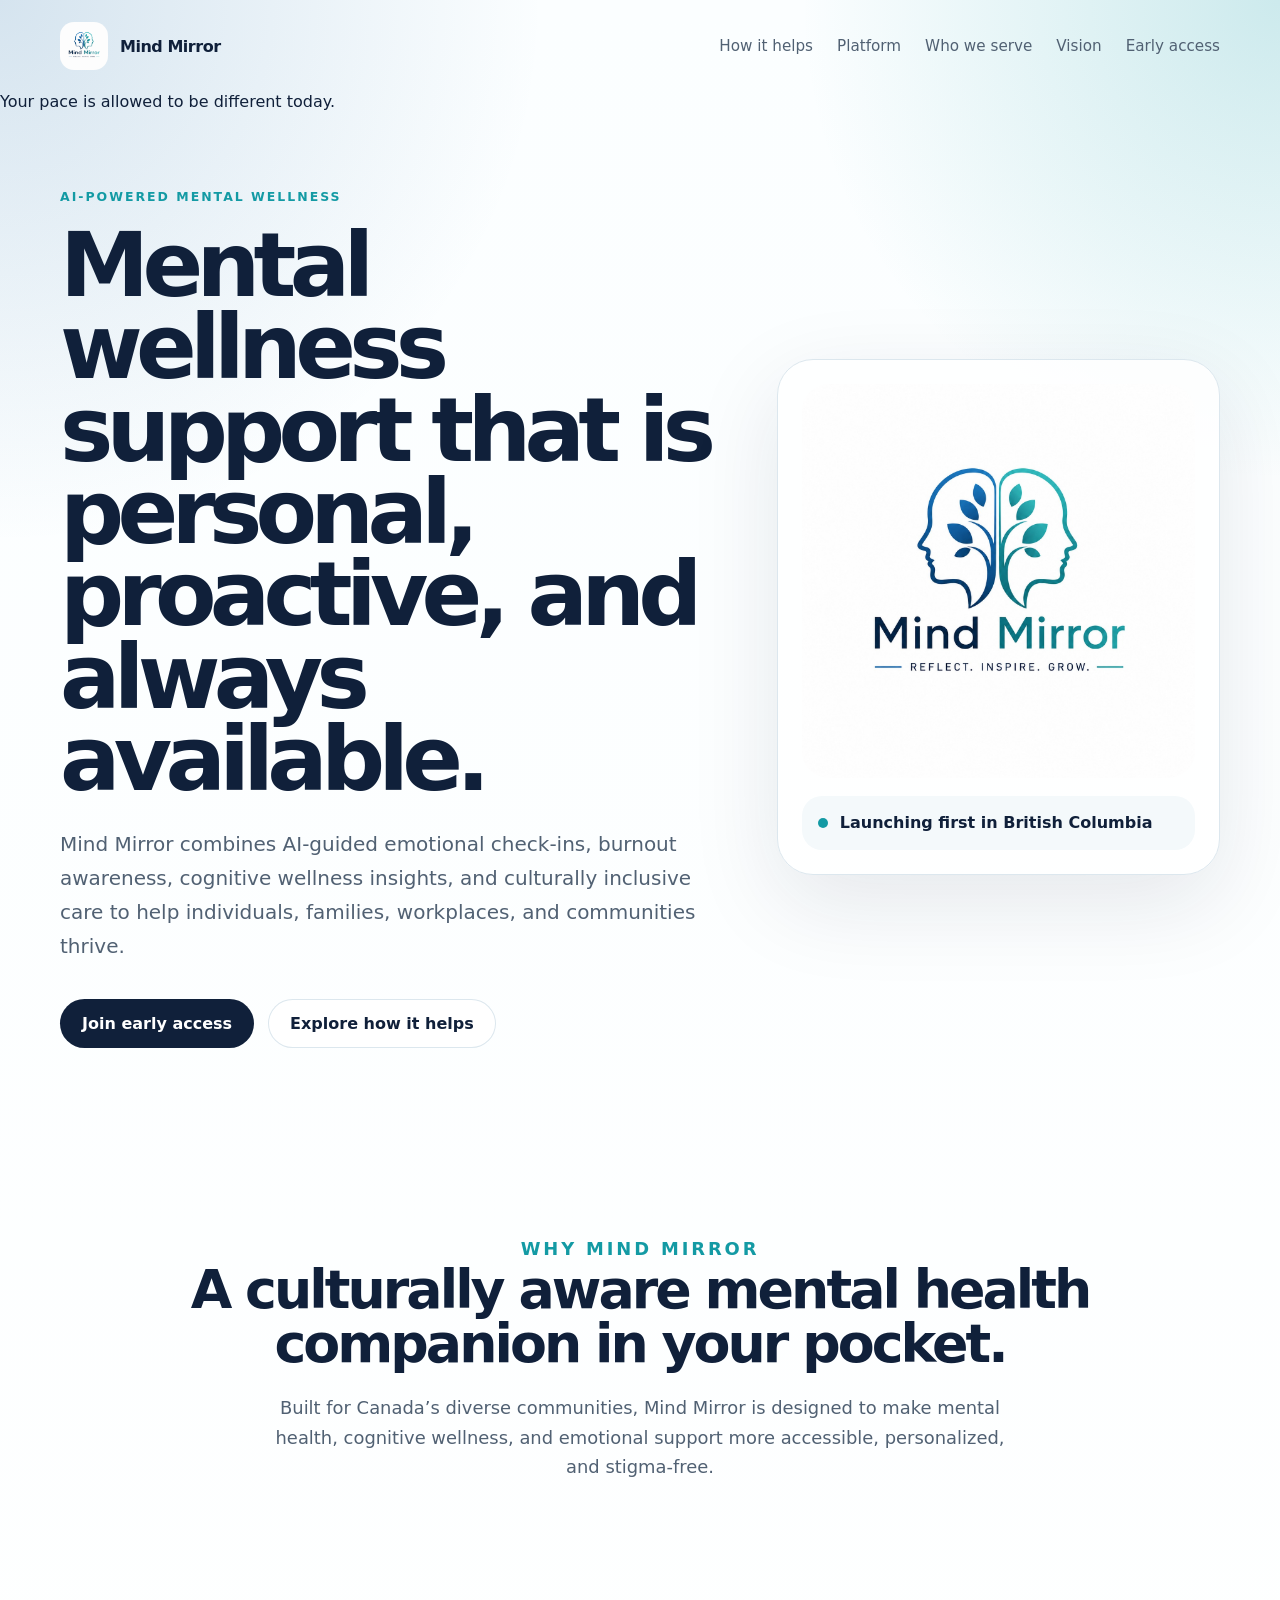
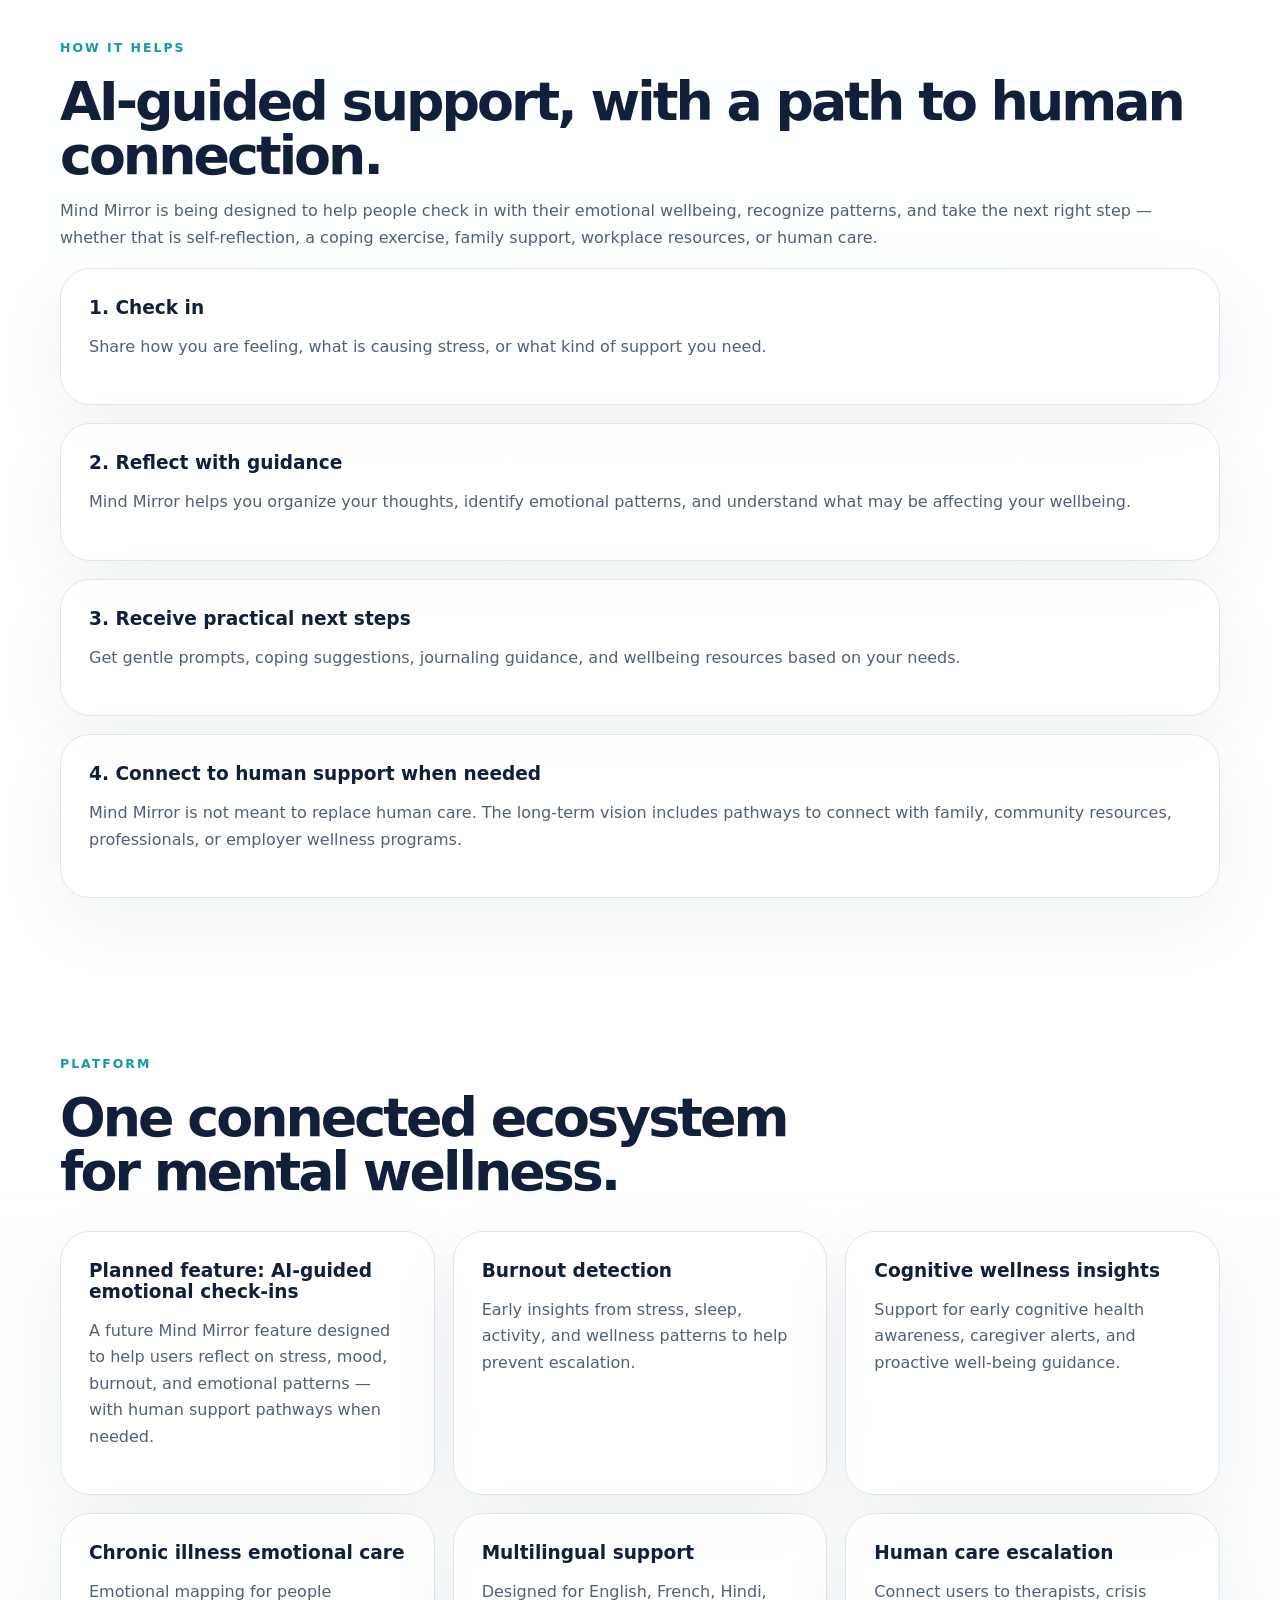
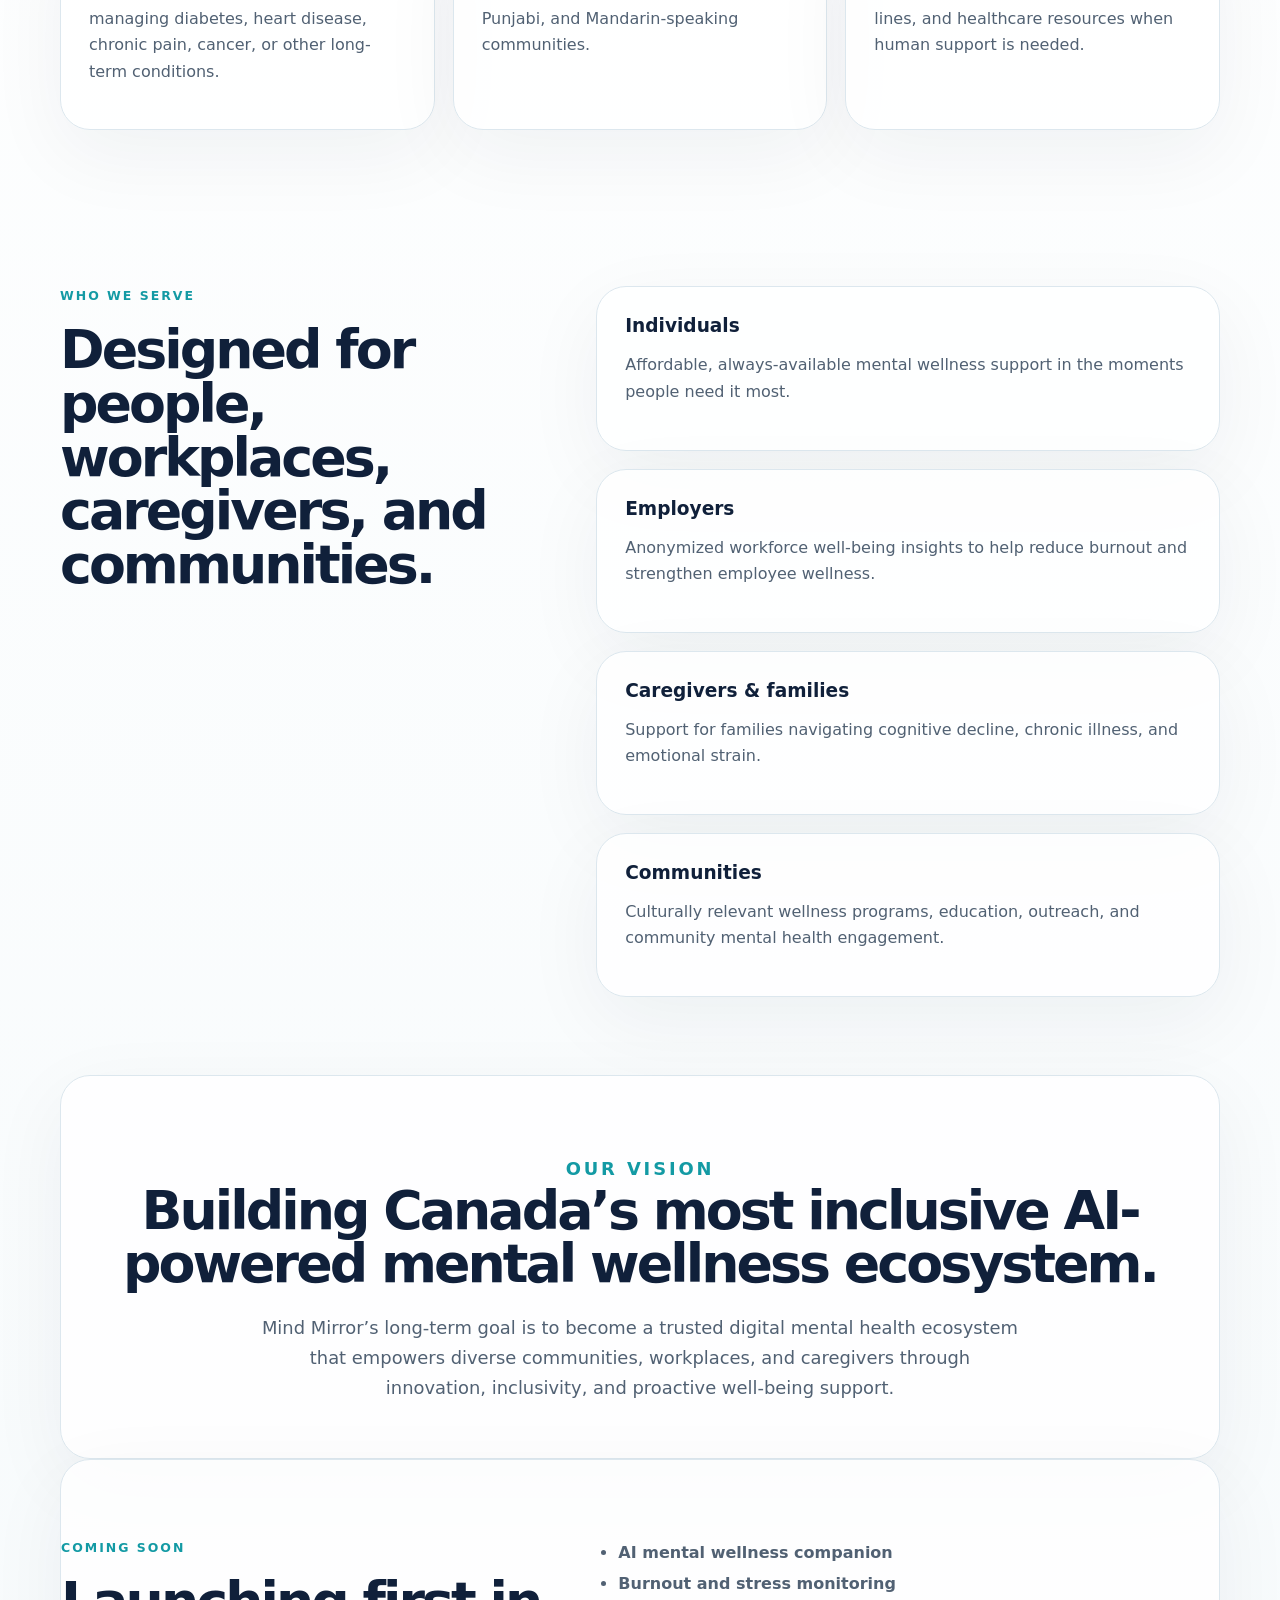
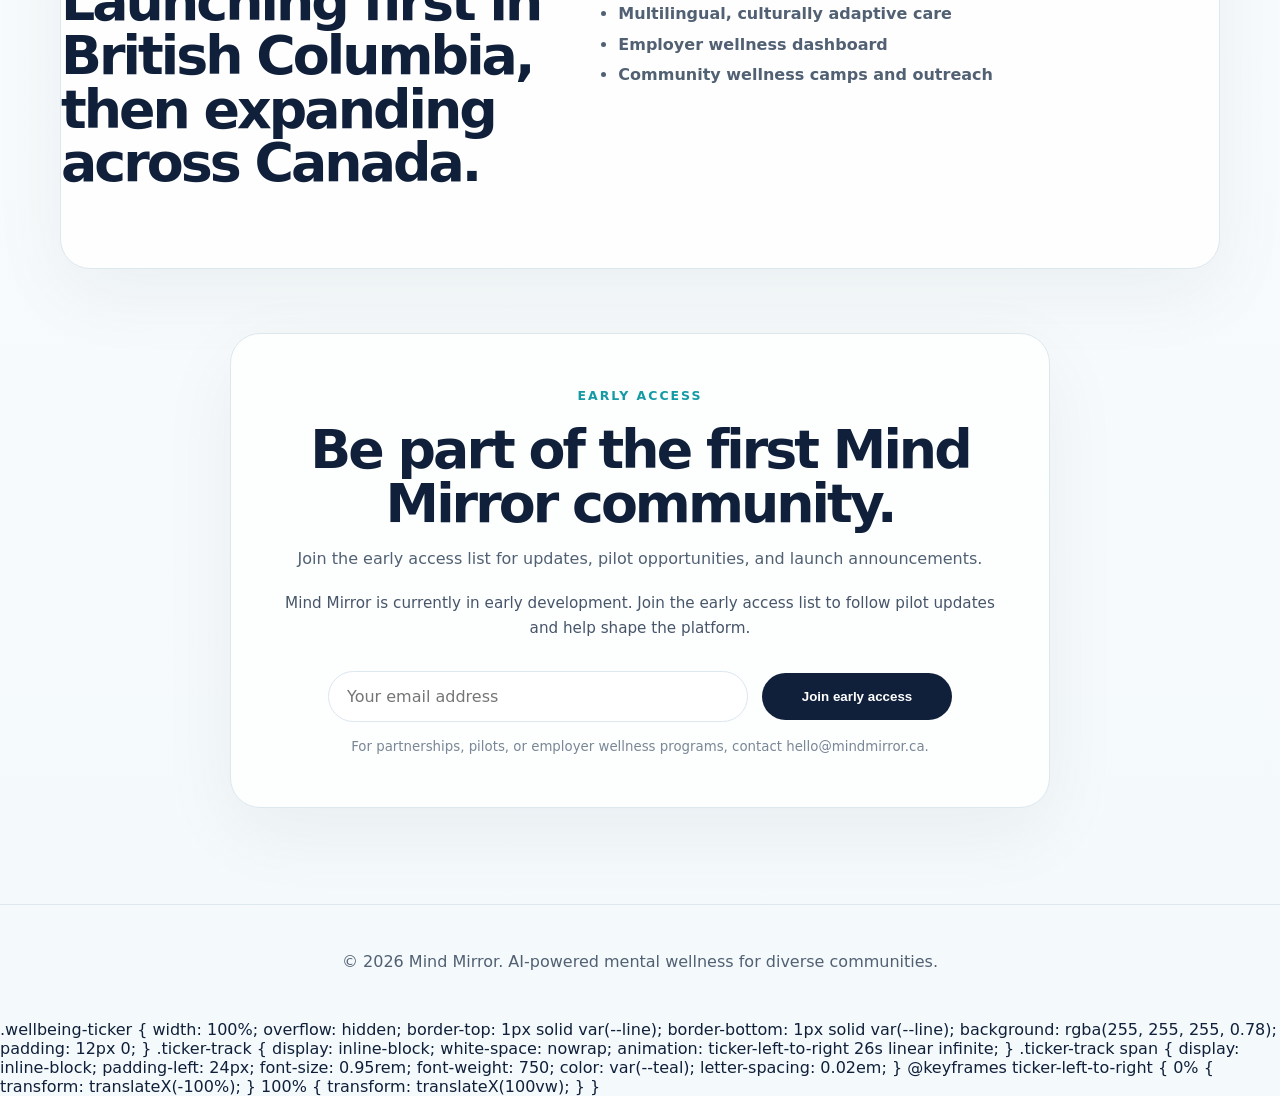
==== index.html @ 1d813124 "Update index.html" ====
<!doctype html>
<html lang="en">
<head>
  <meta charset="utf-8" />
  <meta name="viewport" content="width=device-width, initial-scale=1" />
  <title>Mind Mirror | AI Mental Wellness Platform</title>
  <meta name="description" content="Mind Mirror is an AI-powered mental wellness platform offering personalized, multilingual, culturally inclusive support." />
  <link rel="stylesheet" href="styles.css" />
</head>

<body>
  <header class="nav">
    <a class="brand" href="#">
      <img src="mind-mirror-logo.jpeg" alt="Mind Mirror logo" />
      <span>Mind Mirror</span>
    </a>

    <nav>
      <a href="#how-it-helps">How it helps</a>
      <a href="#platform">Platform</a>
      <a href="#who">Who we serve</a>
      <a href="#vision">Vision</a>
      <a href="#waitlist">Early access</a>
    </nav>
  </header>

  <div class="wellbeing-ticker" aria-label="Daily wellbeing message">
    <div class="ticker-track">
      <span id="dailyTickerText">
        Today’s reminder: pause, breathe, and check in with yourself.
      </span>
    </div>
  </div>

  <main>
    <section class="hero">
      <div>
        <p class="eyebrow">AI-powered mental wellness</p>
        <h1>Mental wellness support that is personal, proactive, and always available.</h1>
        <p class="lead">
          Mind Mirror combines AI-guided emotional check-ins, burnout awareness,
          cognitive wellness insights, and culturally inclusive care to help individuals,
          families, workplaces, and communities thrive.
        </p>
        <div class="actions">
          <a class="button primary" href="#waitlist">Join early access</a>
          <a class="button secondary" href="#how-it-helps">Explore how it helps</a>
        </div>
      </div>

      <div class="hero-card">
        <img src="mind-mirror-logo.jpeg" alt="Mind Mirror logo" />
        <div class="status-card">
          <span></span>
          <p>Launching first in British Columbia</p>
        </div>
      </div>
    </section>

    <section class="section intro">
      <p class="eyebrow">Why Mind Mirror</p>
      <h2>A culturally aware mental health companion in your pocket.</h2>
      <p>
        Built for Canada’s diverse communities, Mind Mirror is designed to make
        mental health, cognitive wellness, and emotional support more accessible,
        personalized, and stigma-free.
      </p>
    </section>

    <section class="section" id="how-it-helps">
      <p class="eyebrow">How it helps</p>
      <h2>AI-guided support, with a path to human connection.</h2>
      <p>
        Mind Mirror is being designed to help people check in with their emotional wellbeing,
        recognize patterns, and take the next right step — whether that is self-reflection,
        a coping exercise, family support, workplace resources, or human care.
      </p>

      <div class="cards">
        <article>
          <h3>1. Check in</h3>
          <p>Share how you are feeling, what is causing stress, or what kind of support you need.</p>
        </article>

        <article>
          <h3>2. Reflect with guidance</h3>
          <p>Mind Mirror helps you organize your thoughts, identify emotional patterns, and understand what may be affecting your wellbeing.</p>
        </article>

        <article>
          <h3>3. Receive practical next steps</h3>
          <p>Get gentle prompts, coping suggestions, journaling guidance, and wellbeing resources based on your needs.</p>
        </article>

        <article>
          <h3>4. Connect to human support when needed</h3>
          <p>Mind Mirror is not meant to replace human care. The long-term vision includes pathways to connect with family, community resources, professionals, or employer wellness programs.</p>
        </article>
      </div>
    </section>

    <section class="section" id="platform">
      <div class="section-heading">
        <p class="eyebrow">Platform</p>
        <h2>One connected ecosystem for mental wellness.</h2>
      </div>

      <div class="feature-grid">
        <article>
          <h3>Planned feature: AI-guided emotional check-ins</h3>
          <p>A future Mind Mirror feature designed to help users reflect on stress, mood, burnout, and emotional patterns — with human support pathways when needed.</p>
        </article>

        <article>
          <h3>Burnout detection</h3>
          <p>Early insights from stress, sleep, activity, and wellness patterns to help prevent escalation.</p>
        </article>

        <article>
          <h3>Cognitive wellness insights</h3>
          <p>Support for early cognitive health awareness, caregiver alerts, and proactive well-being guidance.</p>
        </article>

        <article>
          <h3>Chronic illness emotional care</h3>
          <p>Emotional mapping for people managing diabetes, heart disease, chronic pain, cancer, or other long-term conditions.</p>
        </article>

        <article>
          <h3>Multilingual support</h3>
          <p>Designed for English, French, Hindi, Punjabi, and Mandarin-speaking communities.</p>
        </article>

        <article>
          <h3>Human care escalation</h3>
          <p>Connect users to therapists, crisis lines, and healthcare resources when human support is needed.</p>
        </article>
      </div>
    </section>

    <section class="section split" id="who">
      <div>
        <p class="eyebrow">Who we serve</p>
        <h2>Designed for people, workplaces, caregivers, and communities.</h2>
      </div>

      <div class="cards">
        <article>
          <h3>Individuals</h3>
          <p>Affordable, always-available mental wellness support in the moments people need it most.</p>
        </article>

        <article>
          <h3>Employers</h3>
          <p>Anonymized workforce well-being insights to help reduce burnout and strengthen employee wellness.</p>
        </article>

        <article>
          <h3>Caregivers & families</h3>
          <p>Support for families navigating cognitive decline, chronic illness, and emotional strain.</p>
        </article>

        <article>
          <h3>Communities</h3>
          <p>Culturally relevant wellness programs, education, outreach, and community mental health engagement.</p>
        </article>
      </div>
    </section>

    <section class="section vision" id="vision">
      <p class="eyebrow">Our vision</p>
      <h2>Building Canada’s most inclusive AI-powered mental wellness ecosystem.</h2>
      <p>
        Mind Mirror’s long-term goal is to become a trusted digital mental health ecosystem
        that empowers diverse communities, workplaces, and caregivers through innovation,
        inclusivity, and proactive well-being support.
      </p>
    </section>

    <section class="section roadmap">
      <div>
        <p class="eyebrow">Coming soon</p>
        <h2>Launching first in British Columbia, then expanding across Canada.</h2>
      </div>

      <ul>
        <li>AI mental wellness companion</li>
        <li>Burnout and stress monitoring</li>
        <li>Multilingual, culturally adaptive care</li>
        <li>Employer wellness dashboard</li>
        <li>Community wellness camps and outreach</li>
      </ul>
    </section>

    <section class="cta" id="waitlist">
      <p class="eyebrow">Early access</p>
      <h2>Be part of the first Mind Mirror community.</h2>
      <p>Join the early access list for updates, pilot opportunities, and launch announcements.</p>

      <p class="pilot-note">
        Mind Mirror is currently in early development. Join the early access list to follow pilot updates and help shape the platform.
      </p>
      
      <form
        id="early-access-form"
        name="early-access"
        method="POST"
        data-netlify="true"
        netlify-honeypot="bot-field"
        action="/thank-you.html">

        <p hidden>
          <label>
            Don't fill this out:
            <input name="bot-field">
          </label>
        </p>

        <input type="hidden" name="form-name" value="early-access" />

        <input
          id="early-access-email"
          type="email"
          name="email"
          placeholder="Your email address"
          required
        />

        <button type="submit">
          Join early access
        </button>

        <p id="duplicate-message" class="form-note" hidden>
          This email has already been submitted from this browser. Thank you — you are on the early access list.
        </p>
      </form>

      <small>
        For partnerships, pilots, or employer wellness programs, contact hello@mindmirror.ca.
      </small>
    </section>
  </main>

  <footer>
    <p>© 2026 Mind Mirror. AI-powered mental wellness for diverse communities.</p>
  </footer>

  <script>
    const form = document.getElementById("early-access-form");
    const emailInput = document.getElementById("early-access-email");
    const duplicateMessage = document.getElementById("duplicate-message");

    form.addEventListener("submit", function (event) {
      const email = emailInput.value.trim().toLowerCase();
      const submittedEmails = JSON.parse(
        localStorage.getItem("mindMirrorSubmittedEmails") || "[]"
      );

      if (submittedEmails.includes(email)) {
        event.preventDefault();
        duplicateMessage.hidden = false;
        return;
      }

      submittedEmails.push(email);
      localStorage.setItem(
        "mindMirrorSubmittedEmails",
        JSON.stringify(submittedEmails)
      );
    });
  </script>

  <script>
    const dailyWellbeingMessages = [
      "Today’s reminder: pause, breathe, and check in with yourself.",
      "You do not have to solve everything today. One gentle step is enough.",
      "Your feelings are information, not weakness.",
      "Rest is not a reward. It is part of wellbeing.",
      "A small pause can protect your peace.",
      "Take one mindful breath before your next decision.",
      "Progress can be quiet. Healing can be slow. Both still count.",
      "Notice what your mind is carrying today, without judging it.",
      "You are allowed to ask for support before things feel overwhelming.",
      "Mental wellbeing begins with awareness, compassion, and connection.",
      "Check in with yourself the way you would check in with someone you love.",
      "You are more than your stress, your workload, or your worries.",
      "A calm mind is built one small pause at a time.",
      "Human connection matters. Reach out when you need support.",
      "Your mind deserves care, not criticism.",
      "You can be productive and still need rest.",
      "Slow down long enough to hear what your body is saying.",
      "Small moments of care can become strong patterns of wellbeing.",
      "You are allowed to take up space, ask for help, and begin again.",
      "One honest check-in with yourself can change the direction of your day.",
      "Wellbeing is not perfection. It is learning to return to yourself.",
      "Your emotions do not make you difficult. They make you human.",
      "A difficult day does not mean you are failing.",
      "Breathe in slowly. Breathe out gently. Begin again.",
      "You do not need to carry everything alone.",
      "Your wellbeing matters even when life feels busy.",
      "The first step to feeling better is noticing how you feel.",
      "It is okay to pause before responding.",
      "Care for your mind the way you care for your responsibilities.",
      "You are allowed to rest without guilt.",
      "A kind thought toward yourself is still progress.",
      "Stress is a signal. Listen gently.",
      "You deserve support in the moments you usually stay silent.",
      "Your mental health is part of your whole health.",
      "Tiny moments of calm can add up.",
      "You are not behind. You are becoming.",
      "Let today be about one small act of care.",
      "You can acknowledge stress without letting it define you.",
      "Your mind needs space to breathe.",
      "Support is strength, not weakness.",
      "Take a moment to unclench your jaw, relax your shoulders, and breathe.",
      "You do not have to earn kindness from yourself.",
      "Some days, showing up is enough.",
      "A check-in is not a diagnosis. It is a beginning.",
      "You are allowed to feel many things at once.",
      "Healing often starts with being honest about how you are doing.",
      "Your pace is allowed to be different today.",
      "You can choose calm, one breath at a time.",
      "Mental wellness grows through small, repeated acts of care.",
      "If today feels heavy, start with something simple.",
      "Be gentle with the version of you that is still learning.",
      "A supported mind makes better decisions.",
      "You do not need to wait for crisis to care for yourself.",
      "Reflection creates space between feeling and reacting.",
      "Connection is part of healing.",
      "Your inner world deserves attention too.",
      "Pause. Notice. Breathe. Continue.",
      "You are worthy of care before you burn out.",
      "Every check-in is a step toward self-awareness.",
      "You can be strong and still need support.",
      "Mental wellbeing is built through awareness, care, and connection.",
      "Let your next step be gentle, not perfect.",
      "You are not your worst day.",
      "Your mind is allowed to rest.",
      "You deserve tools, support, and human connection.",
      "Burnout prevention begins with listening early.",
      "A moment of reflection can interrupt a cycle of stress.",
      "Wellbeing is not something you chase. It is something you practice.",
      "You can begin again at any point in the day.",
      "Notice one thing that feels okay right now.",
      "You are allowed to protect your peace.",
      "Taking care of your mind helps you care for everything else.",
      "When stress feels loud, start with one breath.",
      "Your wellbeing is not selfish.",
      "There is strength in naming what you feel.",
      "You do not need perfect words to ask for help.",
      "Small support today can prevent bigger overwhelm tomorrow.",
      "Your emotions deserve curiosity, not judgment.",
      "Mental clarity often begins with a pause.",
      "You are allowed to need care and still be capable.",
      "Today, choose one thing that supports your mind.",
      "You are not alone in needing support.",
      "Your mental wellness is worth making time for.",
      "One calm moment can become the start of a better day.",
      "Care is not only for crisis. Care is for everyday life.",
      "You deserve to feel seen, heard, and supported.",
      "Take a breath before you carry the next thing.",
      "Your mind matters. Your feelings matter. You matter.",
      "Awareness is the first step toward change.",
      "Be patient with your healing.",
      "It is okay to slow down and reset.",
      "You can care deeply and still set boundaries.",
      "Wellbeing begins with noticing what you need.",
      "Let today’s goal be steadiness, not perfection.",
      "Your stress is real, and so is your capacity to recover.",
      "You are allowed to choose support over silence.",
      "Every day is a new chance to check in with yourself.",
      "You do not have to do mental wellness alone."
    ];

    function getDailyWellbeingMessage() {
      const today = new Date();
      const startOfYear = new Date(today.getFullYear(), 0, 0);
      const diff = today - startOfYear;
      const oneDay = 1000 * 60 * 60 * 24;
      const dayOfYear = Math.floor(diff / oneDay);
      const messageIndex = dayOfYear % dailyWellbeingMessages.length;
      return dailyWellbeingMessages[messageIndex];
    }

    const tickerText = document.getElementById("dailyTickerText");

    if (tickerText) {
      tickerText.textContent = getDailyWellbeingMessage();
    }
  </script>
</body>
</html>

.wellbeing-ticker {
  width: 100%;
  overflow: hidden;
  border-top: 1px solid var(--line);
  border-bottom: 1px solid var(--line);
  background: rgba(255, 255, 255, 0.78);
  padding: 12px 0;
}

.ticker-track {
  display: inline-block;
  white-space: nowrap;
  animation: ticker-left-to-right 26s linear infinite;
}

.ticker-track span {
  display: inline-block;
  padding-left: 24px;
  font-size: 0.95rem;
  font-weight: 750;
  color: var(--teal);
  letter-spacing: 0.02em;
}

@keyframes ticker-left-to-right {
  0% {
    transform: translateX(-100%);
  }

  100% {
    transform: translateX(100vw);
  }
}
---- styles.css ----
:root{--navy:#10203a;--blue:#0f5c9c;--teal:#139aa4;--soft:#f4f9fb;--text:#516173;--line:#dce7ee;--white:#fff}*{box-sizing:border-box}body{margin:0;font-family:Inter,ui-sans-serif,system-ui,-apple-system,BlinkMacSystemFont,"Segoe UI",sans-serif;color:var(--navy);background:radial-gradient(circle at top right,rgba(19,154,164,.2),transparent 30rem),radial-gradient(circle at top left,rgba(15,92,156,.16),transparent 34rem),linear-gradient(180deg,#fbfeff 0%,#fff 42%,#f4f9fb 100%)}a{color:inherit;text-decoration:none}.nav{width:min(1160px,calc(100% - 40px));margin:0 auto;padding:22px 0;display:flex;justify-content:space-between;align-items:center}.brand{display:flex;align-items:center;gap:12px;font-weight:850;letter-spacing:-.03em}.brand img{width:48px;height:48px;object-fit:cover;border-radius:14px}.nav nav{display:flex;gap:24px;font-size:.95rem;color:var(--text)}.hero{width:min(1160px,calc(100% - 40px));margin:0 auto;padding:76px 0 86px;display:grid;grid-template-columns:1.2fr .8fr;gap:52px;align-items:center}.eyebrow{margin:0 0 16px;text-transform:uppercase;letter-spacing:.16em;font-size:.78rem;font-weight:850;color:var(--teal)}h1{margin:0 0 26px;max-width:850px;font-size:clamp(3.1rem,7vw,6.3rem);line-height:.92;letter-spacing:-.075em}.lead{margin:0;max-width:720px;font-size:1.25rem;line-height:1.7;color:var(--text)}.actions{margin-top:36px;display:flex;gap:14px;flex-wrap:wrap}.button,button{border:0;border-radius:999px;padding:15px 22px;font-weight:780;cursor:pointer}.primary,button{background:var(--navy);color:var(--white)}.secondary{background:var(--white);color:var(--navy);box-shadow:inset 0 0 0 1px var(--line)}.hero-card,.feature-grid article,.cards article,.cta,.vision,.roadmap{background:rgba(255,255,255,.84);border:1px solid var(--line);border-radius:30px;padding:28px;box-shadow:0 24px 80px rgba(16,32,58,.055)}.hero-card{border-radius:36px;padding:24px;box-shadow:0 28px 90px rgba(16,32,58,.1)}.hero-card img{width:100%;border-radius:28px;display:block}.status-card{margin-top:18px;display:flex;align-items:center;gap:12px;background:var(--soft);border-radius:20px;padding:14px 16px}.status-card span{width:10px;height:10px;border-radius:99px;background:var(--teal)}.status-card p{margin:0;font-weight:700;color:var(--navy)}.section{width:min(1160px,calc(100% - 40px));margin:0 auto;padding:78px 0}.intro{text-align:center;max-width:900px}.intro h2,.vision h2{margin-inline:auto}.intro p,.vision p{max-width:760px;margin:22px auto 0;font-size:1.12rem}.section-heading{max-width:760px;margin-bottom:32px}h2{margin:0;font-size:clamp(2rem,4.2vw,3.65rem);line-height:1;letter-spacing:-.055em}h3{margin:0 0 10px;font-size:1.16rem}p{color:var(--text);line-height:1.66}.feature-grid{display:grid;grid-template-columns:repeat(3,1fr);gap:18px}.split,.roadmap{display:grid;grid-template-columns:.9fr 1.15fr;gap:48px;align-items:start}.cards{display:grid;gap:18px}.vision{text-align:center;padding:56px}.roadmap ul{margin:0;padding-left:22px;color:var(--text);line-height:1.9;font-weight:650}.cta{width:min(820px,calc(100% - 40px));margin:64px auto 96px;text-align:center;padding:52px}form{margin:30px auto 14px;display:flex;gap:10px;max-width:540px}input{flex:1;border:1px solid var(--line);border-radius:999px;padding:15px 18px;font:inherit}small{color:#7a8796}footer{border-top:1px solid var(--line);padding:28px;text-align:center}@media(max-width:860px){.nav nav{display:none}.hero,.split,.roadmap,.feature-grid{grid-template-columns:1fr}.hero{padding-top:46px}form{flex-direction:column}.vision,.cta{padding:34px 24px}}
.form-note {
  margin-top: 12px;
  font-size: 0.9rem;
  color: #0f766e;
}

.pilot-note {
  margin-top: 18px;
  font-size: 0.95rem;
  color: #475569;
}
.thank-you-page {
  min-height: 100vh;
  display: flex;
  align-items: center;
  justify-content: center;
  padding: 40px 20px;
}

.thank-you-card {
  max-width: 760px;
  width: 100%;
  text-align: center;
  background: rgba(255, 255, 255, 0.78);
  border: 1px solid rgba(15, 118, 110, 0.15);
  border-radius: 28px;
  padding: 56px 40px;
  box-shadow: 0 24px 70px rgba(15, 23, 42, 0.08);
}

.thank-you-card h1 {
  font-size: clamp(2.4rem, 5vw, 4.5rem);
  line-height: 0.95;
  margin-bottom: 24px;
}

.thank-you-card p {
  max-width: 620px;
  margin: 0 auto 18px;
}

.thank-you-card .button {
  margin-top: 18px;
}
#early-access-form {
  display: flex;
  justify-content: center;
  align-items: center;
  gap: 14px;
  flex-wrap: wrap;
  max-width: 640px;
  margin: 30px auto 14px;
}

#early-access-email {
  min-width: 320px;
  max-width: 420px;
  flex: 1 1 320px;
}

#early-access-form button {
  flex: 0 0 auto;
  white-space: nowrap;
  min-width: 190px;
  padding: 16px 28px;
}

#duplicate-message {
  flex-basis: 100%;
  width: 100%;
  max-width: 540px;
  margin: 10px auto 0;
  text-align: center;
  color: #0f766e;
  font-size: 0.95rem;
}
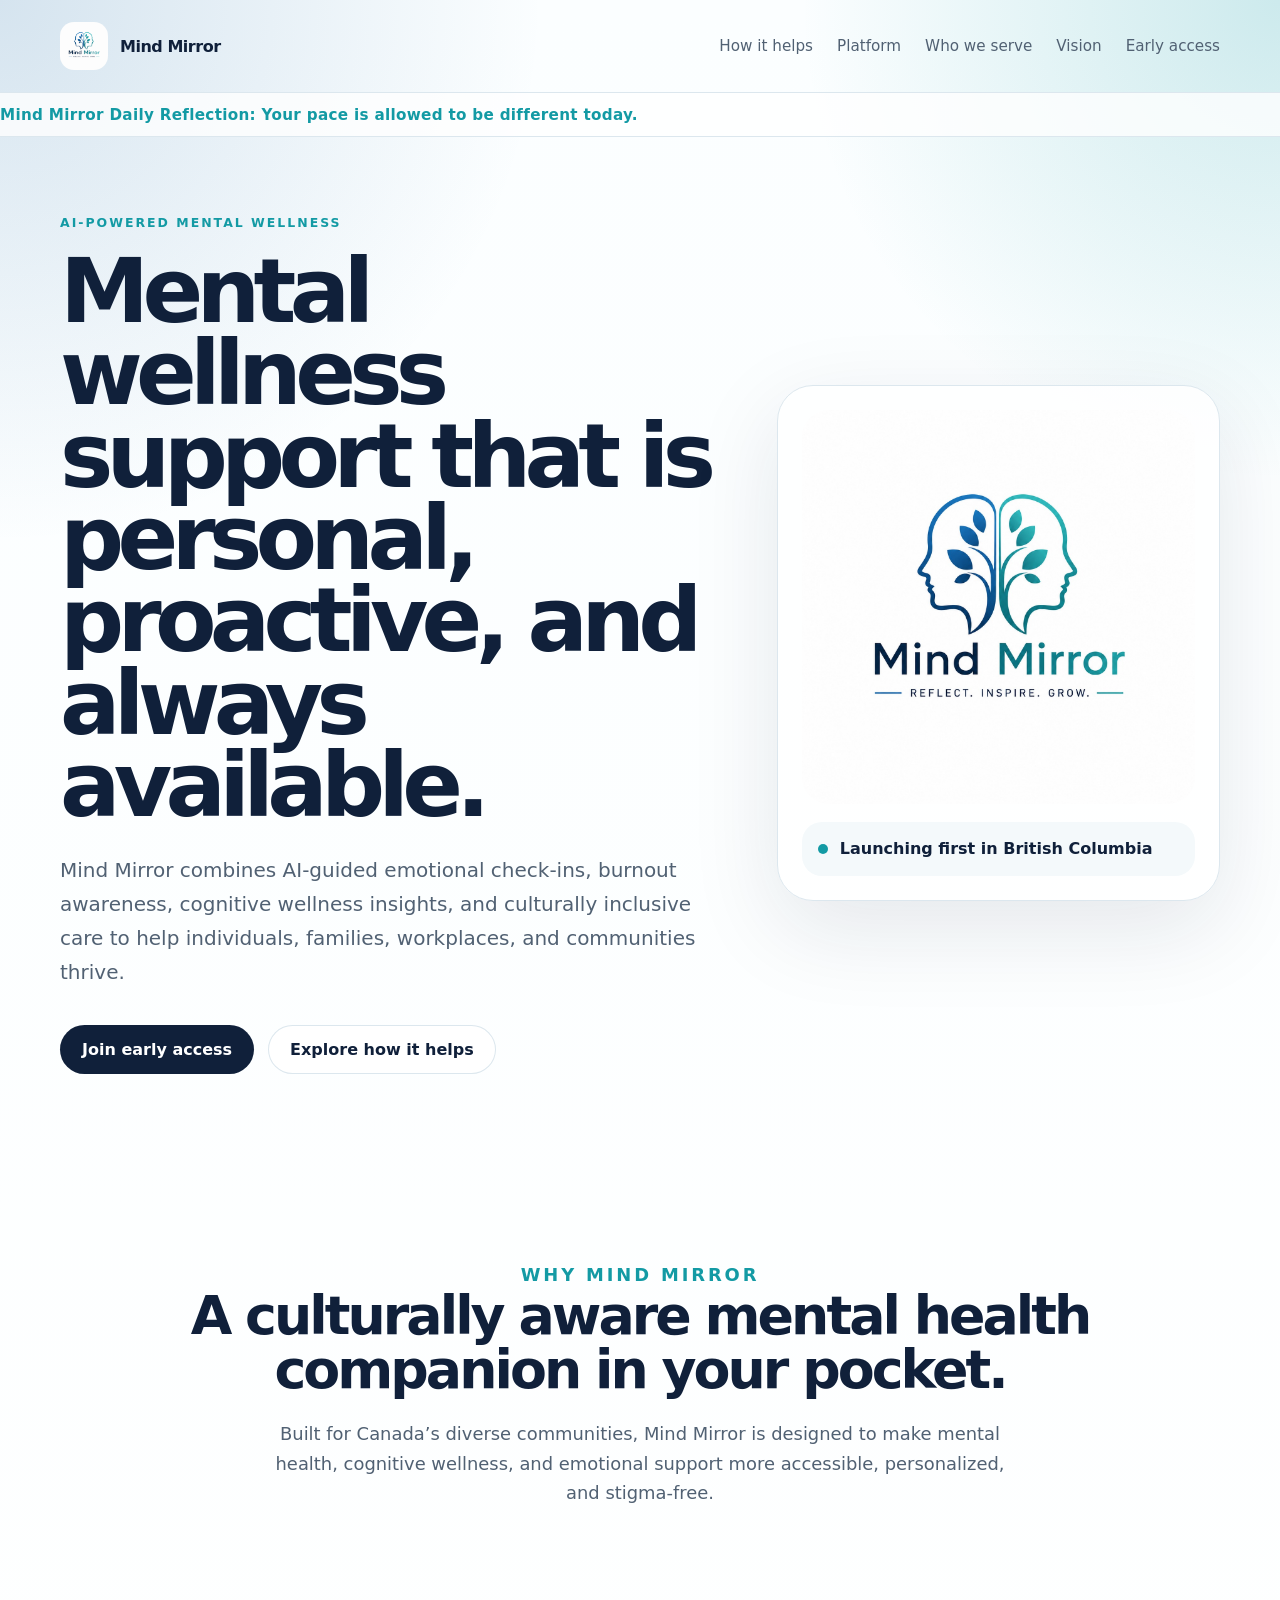
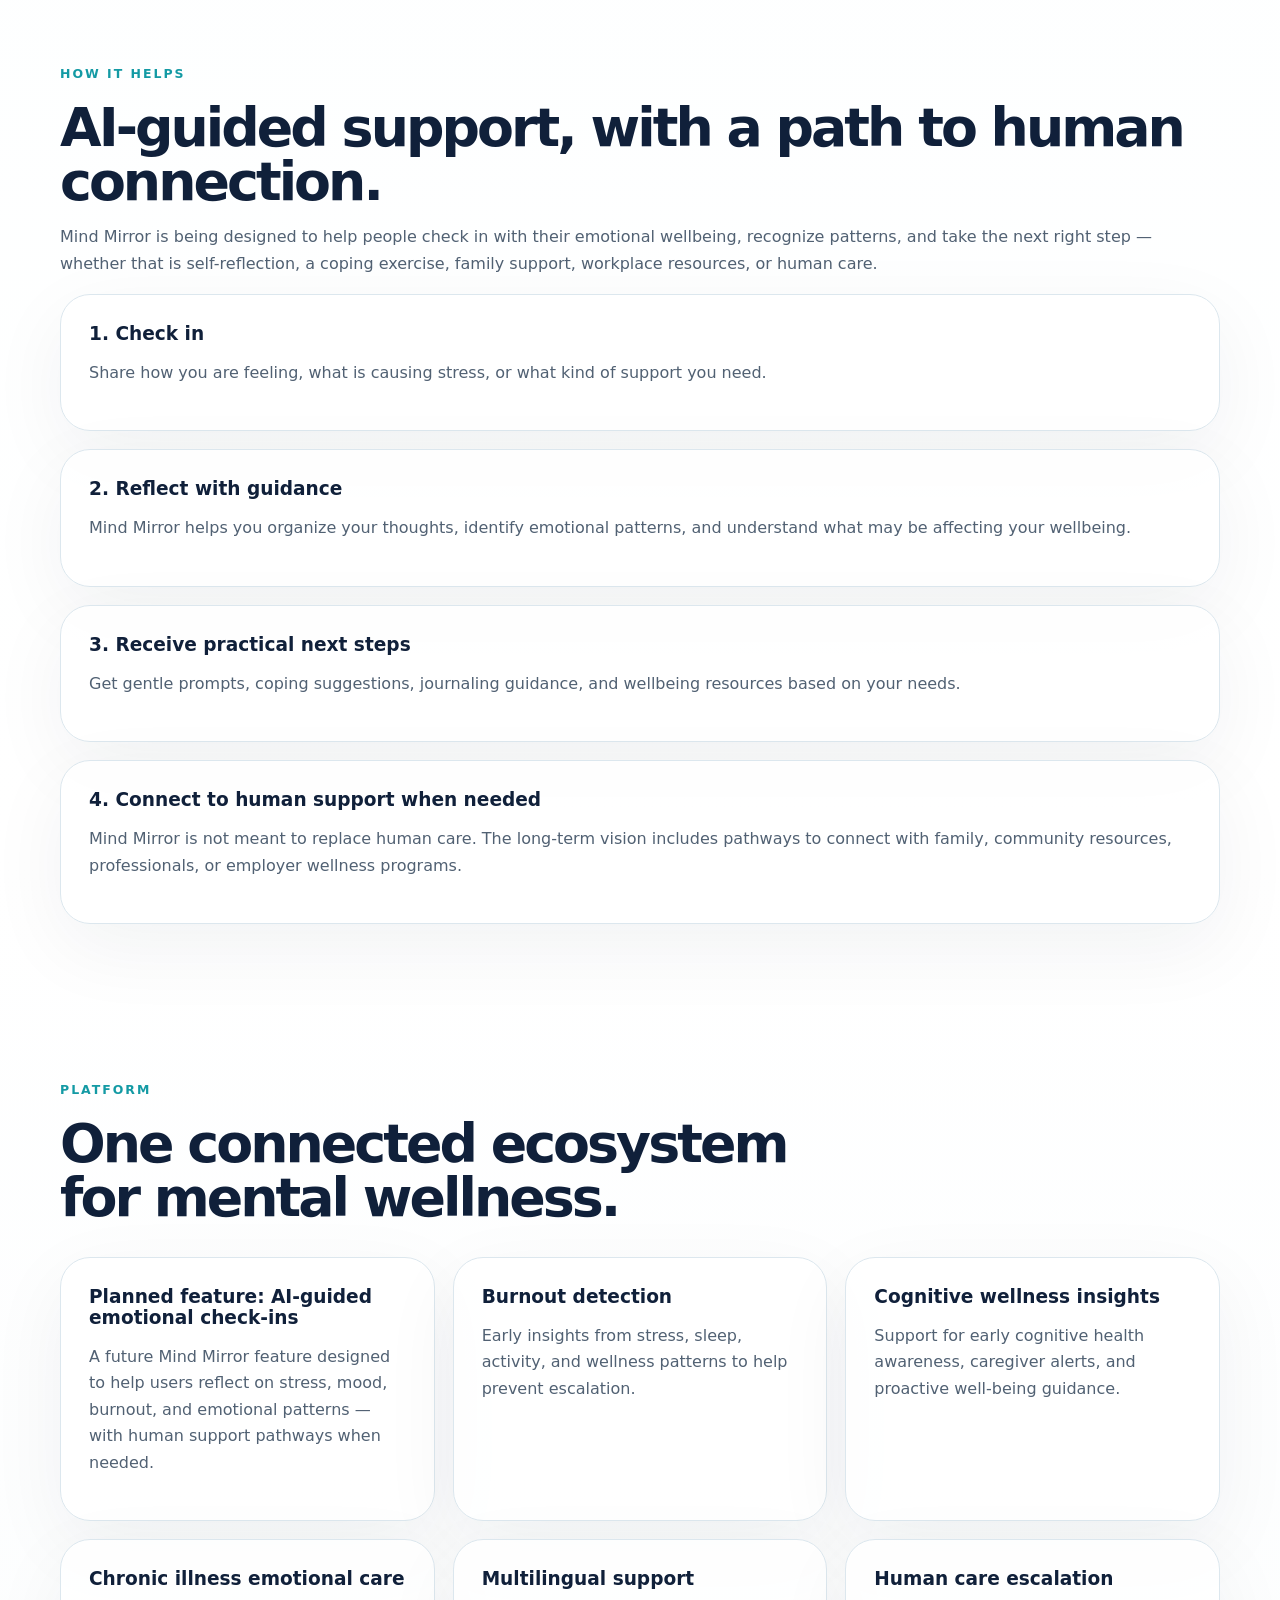
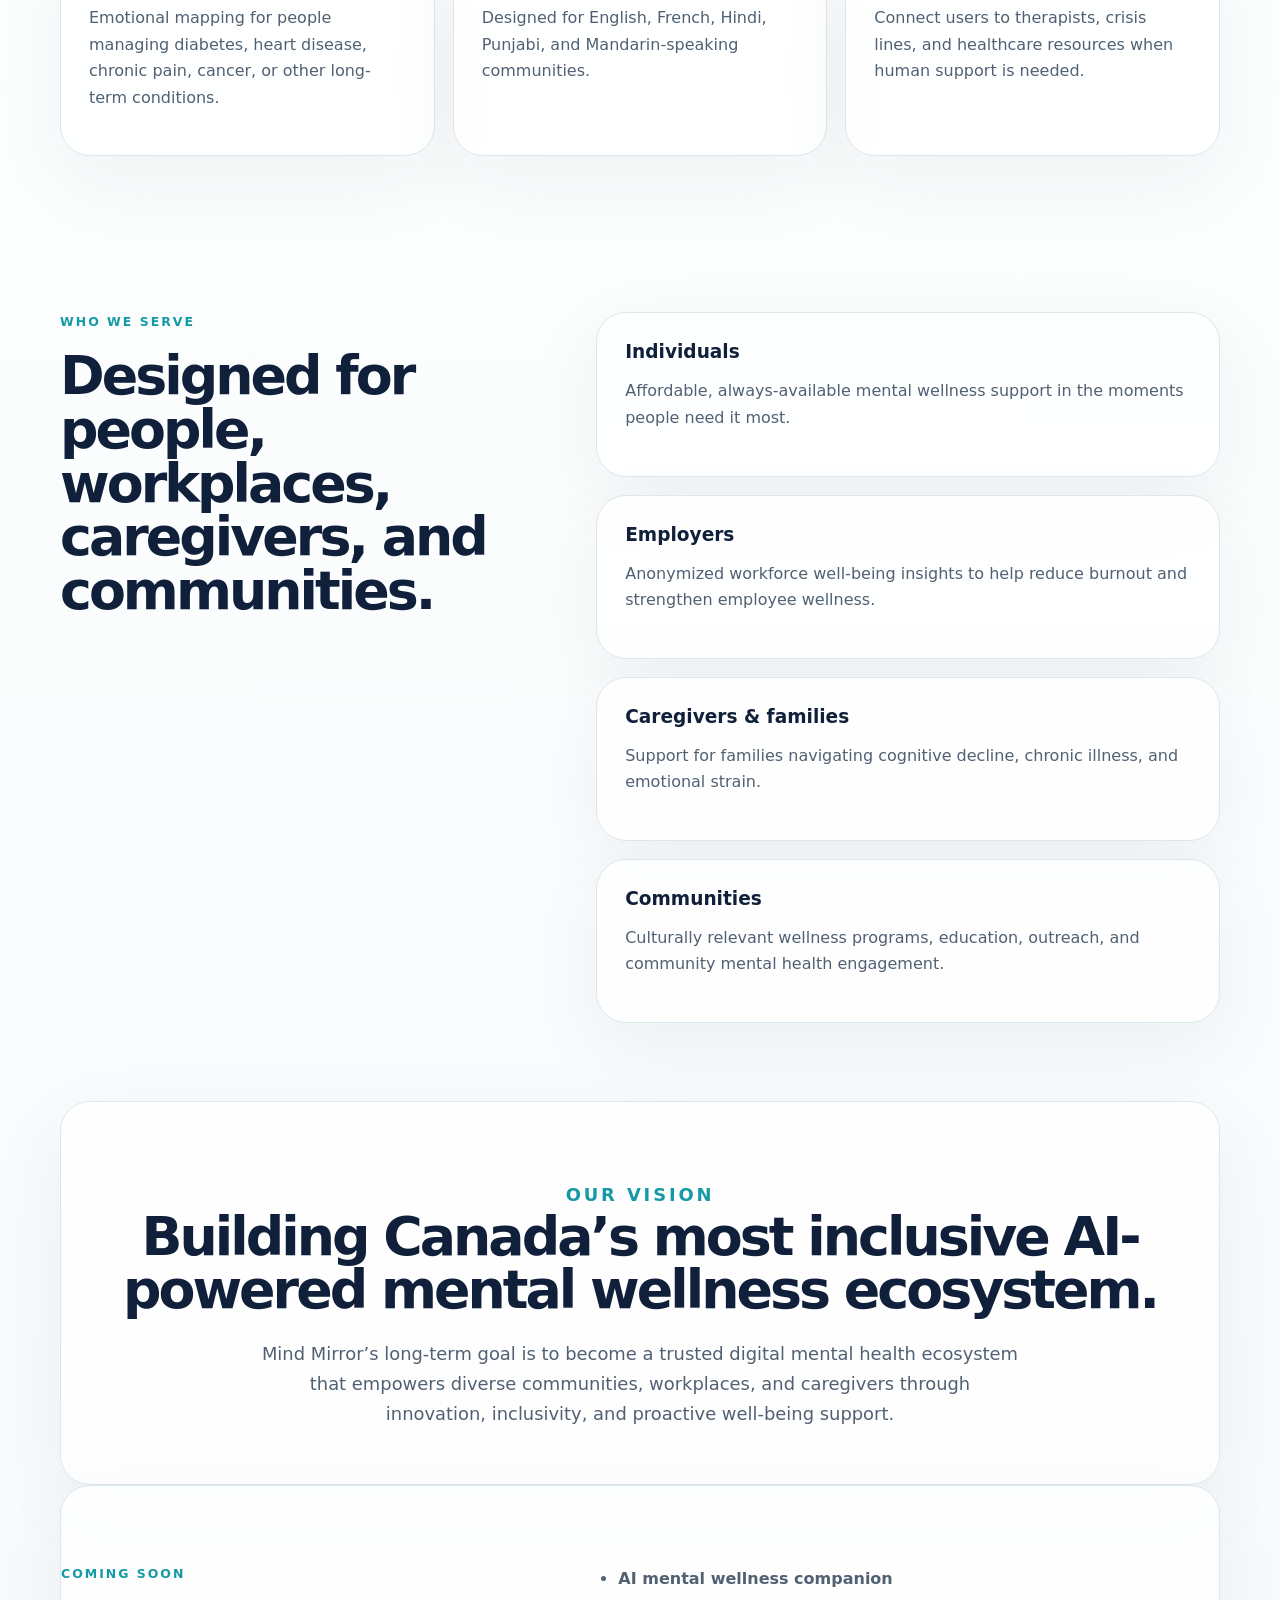
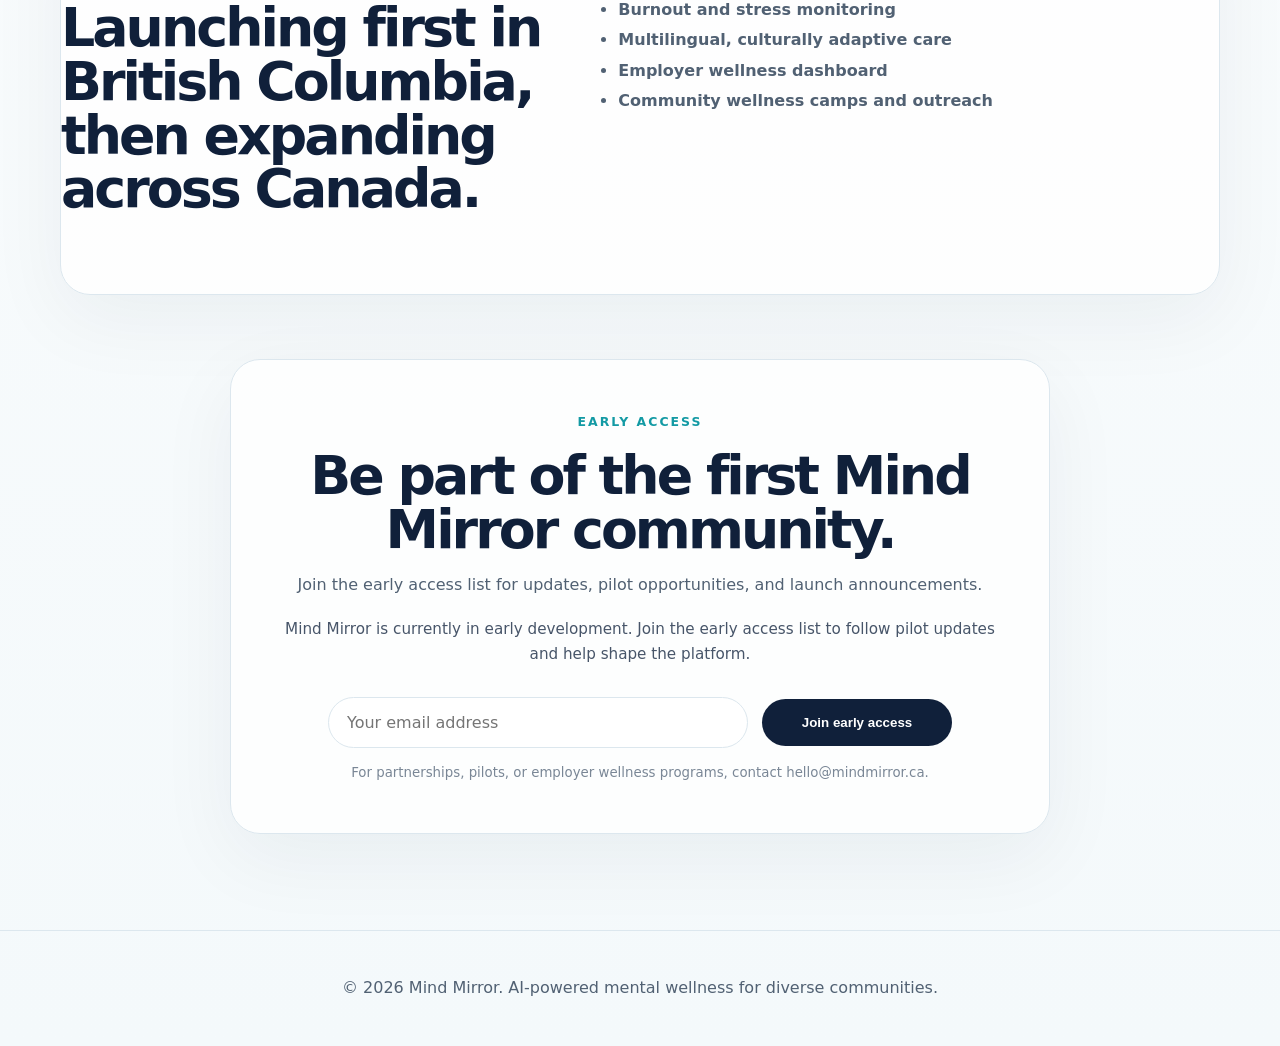
==== commit 84e4e6fe: "Update index.html" ====
--- a/index.html
+++ b/index.html
@@ -200,7 +200,7 @@
       <p class="pilot-note">
         Mind Mirror is currently in early development. Join the early access list to follow pilot updates and help shape the platform.
       </p>
-      
+
       <form
         id="early-access-form"
         name="early-access"
@@ -385,44 +385,8 @@
     const tickerText = document.getElementById("dailyTickerText");
 
     if (tickerText) {
-      tickerText.textContent = getDailyWellbeingMessage();
+      tickerText.textContent = "Mind Mirror Daily Reflection: " + getDailyWellbeingMessage();
     }
   </script>
 </body>
 </html>
-
-.wellbeing-ticker {
-  width: 100%;
-  overflow: hidden;
-  border-top: 1px solid var(--line);
-  border-bottom: 1px solid var(--line);
-  background: rgba(255, 255, 255, 0.78);
-  padding: 12px 0;
-}
-
-.ticker-track {
-  display: inline-block;
-  white-space: nowrap;
-  animation: ticker-left-to-right 26s linear infinite;
-}
-
-.ticker-track span {
-  display: inline-block;
-  padding-left: 24px;
-  font-size: 0.95rem;
-  font-weight: 750;
-  color: var(--teal);
-  letter-spacing: 0.02em;
-}
-
-@keyframes ticker-left-to-right {
-  0% {
-    transform: translateX(-100%);
-  }
-
-  100% {
-    transform: translateX(100vw);
-  }
-}
-
-
--- a/styles.css
+++ b/styles.css
@@ -75,3 +75,39 @@
   color: #0f766e;
   font-size: 0.95rem;
 }
+.wellbeing-ticker {
+  width: 100%;
+  overflow: hidden;
+  border-top: 1px solid var(--line);
+  border-bottom: 1px solid var(--line);
+  background: rgba(255, 255, 255, 0.78);
+  padding: 12px 0;
+  position: relative;
+}
+
+.ticker-track {
+  display: block;
+  width: 100%;
+  overflow: hidden;
+  white-space: nowrap;
+}
+
+.ticker-track span {
+  display: inline-block;
+  white-space: nowrap;
+  font-size: 0.95rem;
+  font-weight: 750;
+  color: var(--teal);
+  letter-spacing: 0.02em;
+  animation: ticker-left-to-right 18s linear infinite;
+}
+
+@keyframes ticker-left-to-right {
+  0% {
+    transform: translateX(-100%);
+  }
+
+  100% {
+    transform: translateX(100vw);
+  }
+}
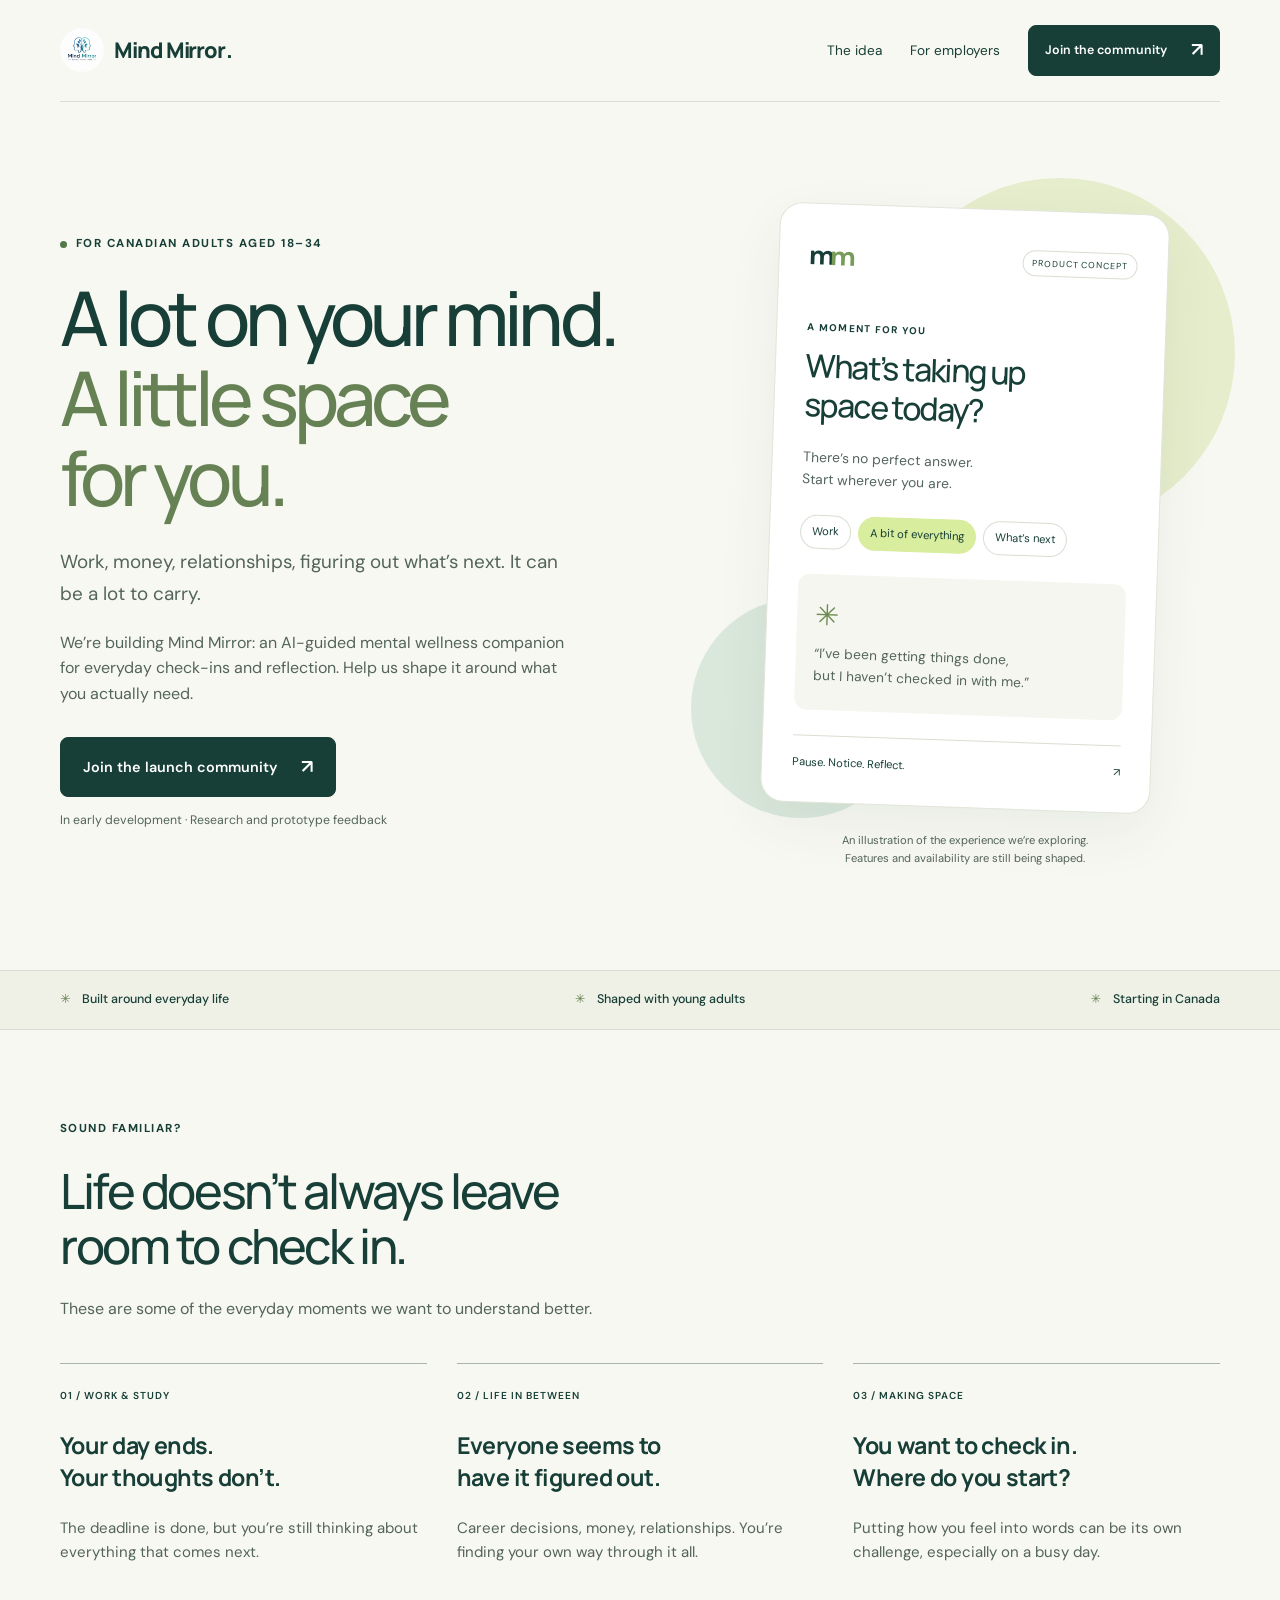
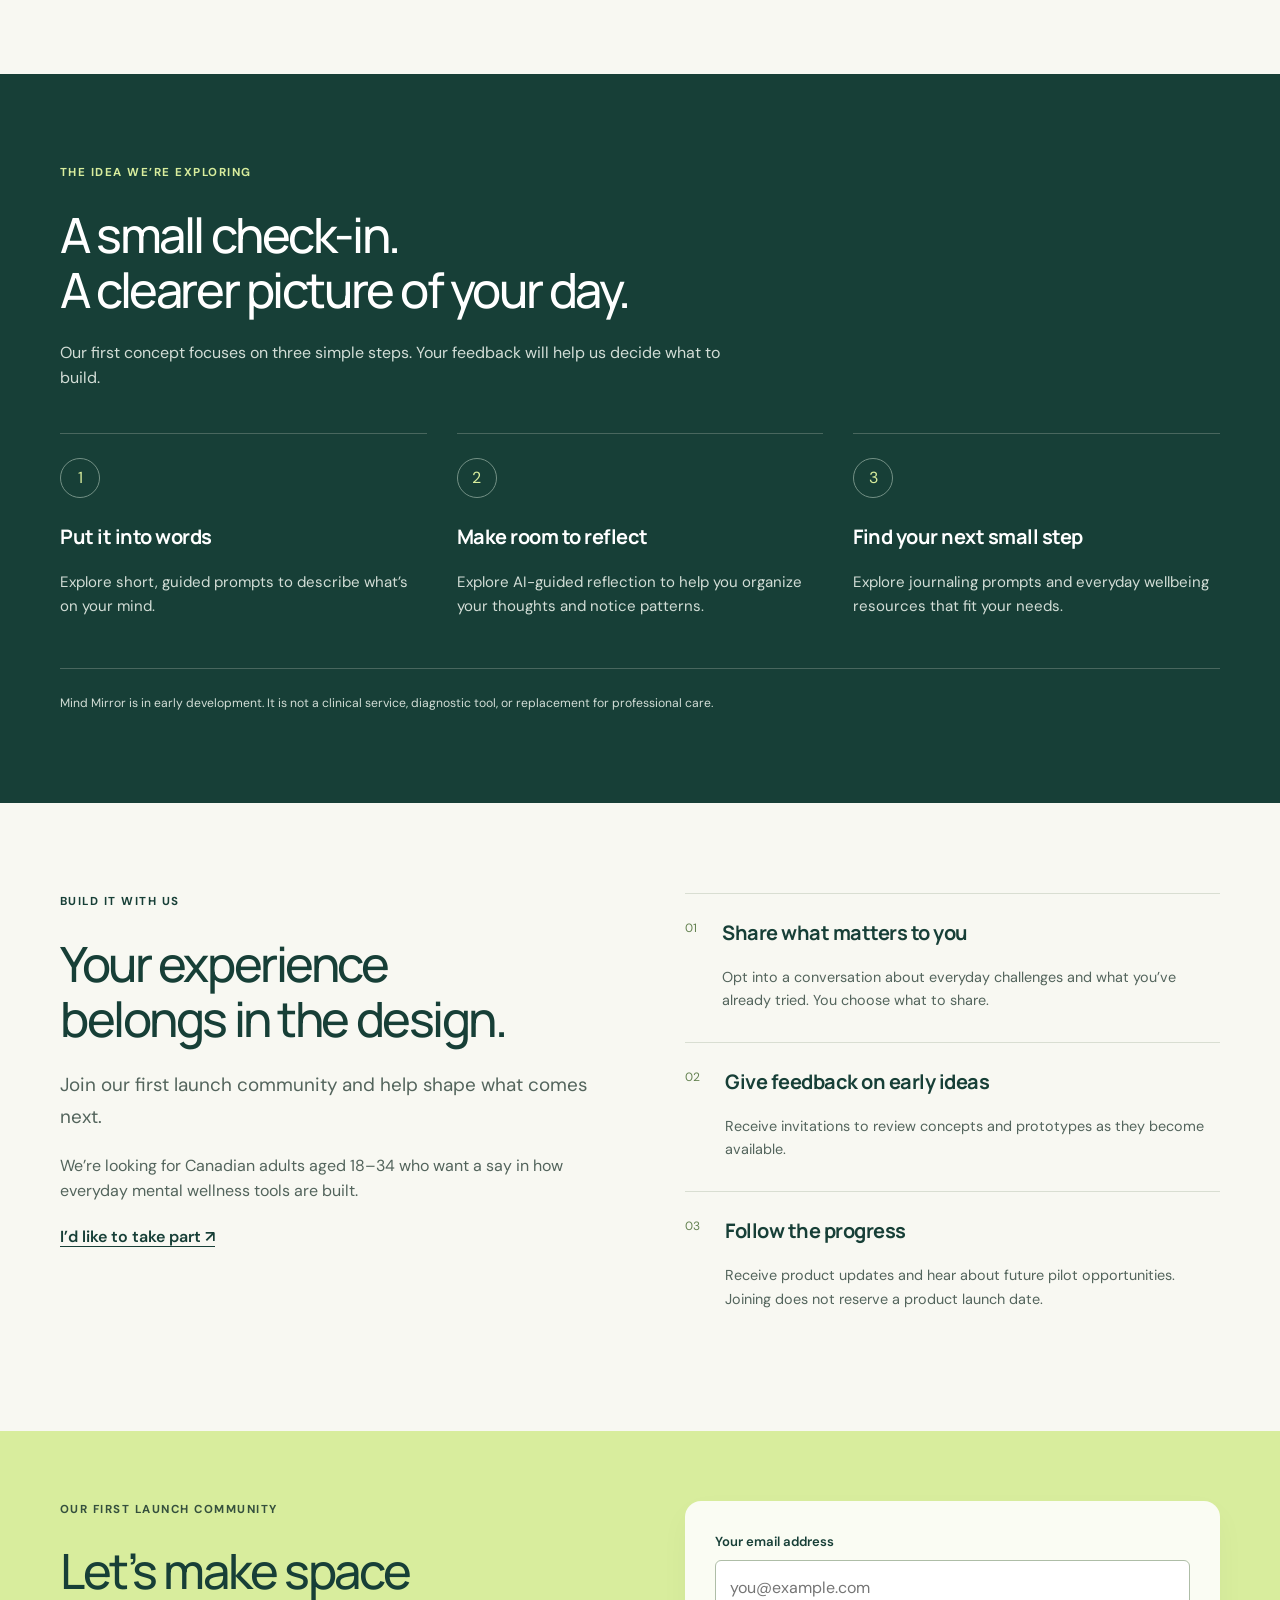
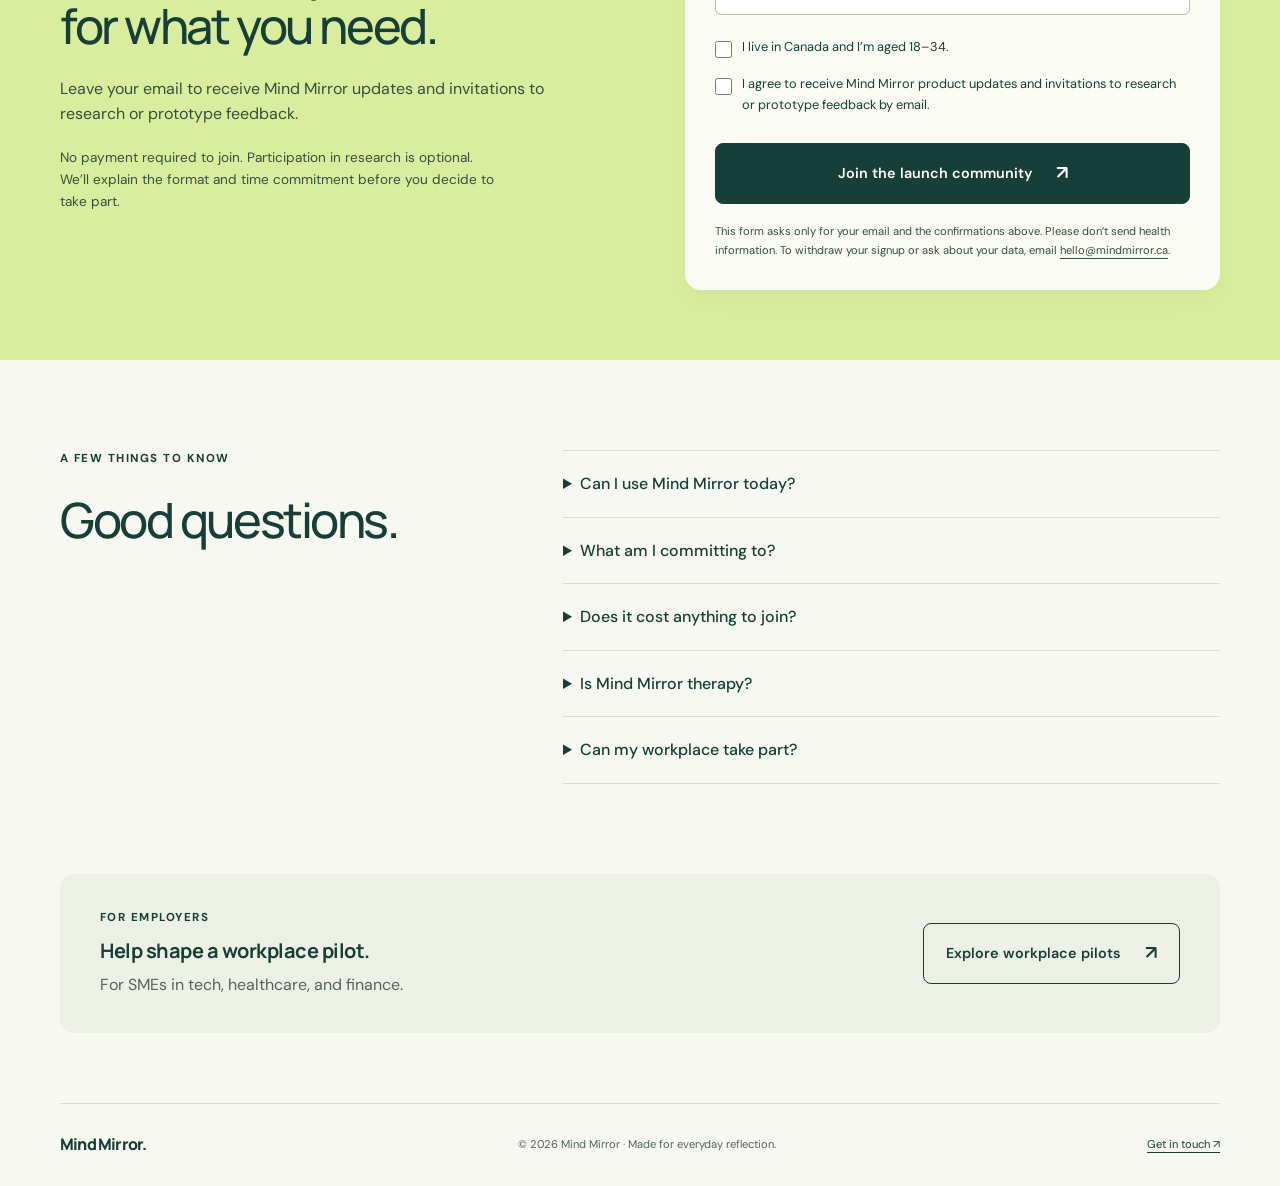
==== commit ef444f2f: "Add files via upload" ====
--- a/index.html
+++ b/index.html
@@ -1,392 +1,92 @@
 <!doctype html>
-<html lang="en">
+<html lang="en-CA">
 <head>
-  <meta charset="utf-8" />
-  <meta name="viewport" content="width=device-width, initial-scale=1" />
-  <title>Mind Mirror | AI Mental Wellness Platform</title>
-  <meta name="description" content="Mind Mirror is an AI-powered mental wellness platform offering personalized, multilingual, culturally inclusive support." />
-  <link rel="stylesheet" href="styles.css" />
+  <meta charset="utf-8">
+  <meta name="viewport" content="width=device-width, initial-scale=1">
+  <title>Mind Mirror | Make space for yourself</title>
+  <meta name="description" content="Help shape an everyday mental wellness companion for Canadian adults aged 18–34. Join the Mind Mirror launch community.">
+  <meta name="theme-color" content="#173f37">
+  <link rel="icon" href="mind-mirror-logo.jpeg">
+  <link rel="stylesheet" href="styles.css">
 </head>
-
 <body>
-  <header class="nav">
-    <a class="brand" href="#">
-      <img src="mind-mirror-logo.jpeg" alt="Mind Mirror logo" />
-      <span>Mind Mirror</span>
-    </a>
-
-    <nav>
-      <a href="#how-it-helps">How it helps</a>
-      <a href="#platform">Platform</a>
-      <a href="#who">Who we serve</a>
-      <a href="#vision">Vision</a>
-      <a href="#waitlist">Early access</a>
-    </nav>
+  <a class="skip" href="#main">Skip to content</a>
+  <header class="nav wrap">
+    <a class="brand" href="index.html"><img src="mind-mirror-logo.jpeg" alt="" width="44" height="44">Mind Mirror<span class="brand-dot">.</span></a>
+    <nav aria-label="Main navigation"><a href="#how-it-works">The idea</a><a href="employers.html">For employers</a><a class="button small" href="#join">Join the community <span aria-hidden="true">↗</span></a></nav>
   </header>
-
-  <div class="wellbeing-ticker" aria-label="Daily wellbeing message">
-    <div class="ticker-track">
-      <span id="dailyTickerText">
-        Today’s reminder: pause, breathe, and check in with yourself.
-      </span>
-    </div>
-  </div>
-
-  <main>
-    <section class="hero">
-      <div>
-        <p class="eyebrow">AI-powered mental wellness</p>
-        <h1>Mental wellness support that is personal, proactive, and always available.</h1>
-        <p class="lead">
-          Mind Mirror combines AI-guided emotional check-ins, burnout awareness,
-          cognitive wellness insights, and culturally inclusive care to help individuals,
-          families, workplaces, and communities thrive.
-        </p>
-        <div class="actions">
-          <a class="button primary" href="#waitlist">Join early access</a>
-          <a class="button secondary" href="#how-it-helps">Explore how it helps</a>
-        </div>
+  <main id="main">
+    <section class="hero wrap">
+      <div class="hero-copy">
+        <p class="eyebrow"><span class="dot"></span> For Canadian adults aged 18–34</p>
+        <h1>A lot on your mind.<br><em>A little space<br>for you.</em></h1>
+        <p class="lead">Work, money, relationships, figuring out what’s next. It can be a lot to carry.</p>
+        <p>We’re building Mind Mirror: an AI-guided mental wellness companion for everyday check-ins and reflection. Help us shape it around what you actually need.</p>
+        <a class="button" href="#join">Join the launch community <span aria-hidden="true">↗</span></a>
+        <p class="micro">In early development · Research and prototype feedback</p>
       </div>
-
-      <div class="hero-card">
-        <img src="mind-mirror-logo.jpeg" alt="Mind Mirror logo" />
-        <div class="status-card">
-          <span></span>
-          <p>Launching first in British Columbia</p>
-        </div>
+      <div class="concept-area">
+        <div class="orb orb-one"></div><div class="orb orb-two"></div>
+        <article class="concept-card" aria-label="Illustrative product concept, not a working app">
+          <div class="concept-top"><span class="mini-brand">m<span>m</span></span><span class="tag">PRODUCT CONCEPT</span></div>
+          <p class="eyebrow">A moment for you</p>
+          <h2>What’s taking up<br>space today?</h2>
+          <p>There’s no perfect answer.<br>Start wherever you are.</p>
+          <div class="mood-chips" aria-hidden="true"><span>Work</span><span class="selected">A bit of everything</span><span>What’s next</span></div>
+          <div class="reflection"><span class="spark" aria-hidden="true">✳</span><p>“I’ve been getting things done,<br>but I haven’t checked in with me.”</p></div>
+          <div class="concept-bottom"><span>Pause. Notice. Reflect.</span><span aria-hidden="true">↗</span></div>
+        </article>
+        <p class="concept-caption">An illustration of the experience we’re exploring.<br>Features and availability are still being shaped.</p>
       </div>
     </section>
-
-    <section class="section intro">
-      <p class="eyebrow">Why Mind Mirror</p>
-      <h2>A culturally aware mental health companion in your pocket.</h2>
-      <p>
-        Built for Canada’s diverse communities, Mind Mirror is designed to make
-        mental health, cognitive wellness, and emotional support more accessible,
-        personalized, and stigma-free.
-      </p>
-    </section>
-
-    <section class="section" id="how-it-helps">
-      <p class="eyebrow">How it helps</p>
-      <h2>AI-guided support, with a path to human connection.</h2>
-      <p>
-        Mind Mirror is being designed to help people check in with their emotional wellbeing,
-        recognize patterns, and take the next right step — whether that is self-reflection,
-        a coping exercise, family support, workplace resources, or human care.
-      </p>
-
-      <div class="cards">
-        <article>
-          <h3>1. Check in</h3>
-          <p>Share how you are feeling, what is causing stress, or what kind of support you need.</p>
-        </article>
-
-        <article>
-          <h3>2. Reflect with guidance</h3>
-          <p>Mind Mirror helps you organize your thoughts, identify emotional patterns, and understand what may be affecting your wellbeing.</p>
-        </article>
-
-        <article>
-          <h3>3. Receive practical next steps</h3>
-          <p>Get gentle prompts, coping suggestions, journaling guidance, and wellbeing resources based on your needs.</p>
-        </article>
-
-        <article>
-          <h3>4. Connect to human support when needed</h3>
-          <p>Mind Mirror is not meant to replace human care. The long-term vision includes pathways to connect with family, community resources, professionals, or employer wellness programs.</p>
-        </article>
+    <div class="strip"><div class="wrap"><span>Built around everyday life</span><span>Shaped with young adults</span><span>Starting in Canada</span></div></div>
+    <section class="section wrap" id="everyday">
+      <div class="section-heading"><p class="eyebrow">Sound familiar?</p><h2>Life doesn’t always leave<br>room to check in.</h2><p>These are some of the everyday moments we want to understand better.</p></div>
+      <div class="grid three">
+        <article class="plain-card"><span class="number">01 / WORK & STUDY</span><h3>Your day ends.<br>Your thoughts don’t.</h3><p>The deadline is done, but you’re still thinking about everything that comes next.</p></article>
+        <article class="plain-card"><span class="number">02 / LIFE IN BETWEEN</span><h3>Everyone seems to<br>have it figured out.</h3><p>Career decisions, money, relationships. You’re finding your own way through it all.</p></article>
+        <article class="plain-card"><span class="number">03 / MAKING SPACE</span><h3>You want to check in.<br>Where do you start?</h3><p>Putting how you feel into words can be its own challenge, especially on a busy day.</p></article>
       </div>
     </section>
-
-    <section class="section" id="platform">
-      <div class="section-heading">
-        <p class="eyebrow">Platform</p>
-        <h2>One connected ecosystem for mental wellness.</h2>
+    <section class="idea-section" id="how-it-works"><div class="section wrap">
+      <div class="section-heading"><p class="eyebrow">The idea we’re exploring</p><h2>A small check-in.<br>A clearer picture of your day.</h2><p>Our first concept focuses on three simple steps. Your feedback will help us decide what to build.</p></div>
+      <div class="grid three steps">
+        <article><span class="step">1</span><h3>Put it into words</h3><p>Explore short, guided prompts to describe what’s on your mind.</p></article>
+        <article><span class="step">2</span><h3>Make room to reflect</h3><p>Explore AI-guided reflection to help you organize your thoughts and notice patterns.</p></article>
+        <article><span class="step">3</span><h3>Find your next small step</h3><p>Explore journaling prompts and everyday wellbeing resources that fit your needs.</p></article>
       </div>
-
-      <div class="feature-grid">
-        <article>
-          <h3>Planned feature: AI-guided emotional check-ins</h3>
-          <p>A future Mind Mirror feature designed to help users reflect on stress, mood, burnout, and emotional patterns — with human support pathways when needed.</p>
-        </article>
-
-        <article>
-          <h3>Burnout detection</h3>
-          <p>Early insights from stress, sleep, activity, and wellness patterns to help prevent escalation.</p>
-        </article>
-
-        <article>
-          <h3>Cognitive wellness insights</h3>
-          <p>Support for early cognitive health awareness, caregiver alerts, and proactive well-being guidance.</p>
-        </article>
-
-        <article>
-          <h3>Chronic illness emotional care</h3>
-          <p>Emotional mapping for people managing diabetes, heart disease, chronic pain, cancer, or other long-term conditions.</p>
-        </article>
-
-        <article>
-          <h3>Multilingual support</h3>
-          <p>Designed for English, French, Hindi, Punjabi, and Mandarin-speaking communities.</p>
-        </article>
-
-        <article>
-          <h3>Human care escalation</h3>
-          <p>Connect users to therapists, crisis lines, and healthcare resources when human support is needed.</p>
-        </article>
+      <p class="scope-note">Mind Mirror is in early development. It is not a clinical service, diagnostic tool, or replacement for professional care.</p>
+    </div></section>
+    <section class="section wrap community" id="community">
+      <div><p class="eyebrow">Build it with us</p><h2>Your experience<br>belongs in the design.</h2><p class="lead">Join our first launch community and help shape what comes next.</p><p>We’re looking for Canadian adults aged 18–34 who want a say in how everyday mental wellness tools are built.</p><a class="text-link" href="#join">I’d like to take part <span aria-hidden="true">↗</span></a></div>
+      <div class="community-list">
+        <article><span>01</span><div><h3>Share what matters to you</h3><p>Opt into a conversation about everyday challenges and what you’ve already tried. You choose what to share.</p></div></article>
+        <article><span>02</span><div><h3>Give feedback on early ideas</h3><p>Receive invitations to review concepts and prototypes as they become available.</p></div></article>
+        <article><span>03</span><div><h3>Follow the progress</h3><p>Receive product updates and hear about future pilot opportunities. Joining does not reserve a product launch date.</p></div></article>
       </div>
     </section>
-
-    <section class="section split" id="who">
-      <div>
-        <p class="eyebrow">Who we serve</p>
-        <h2>Designed for people, workplaces, caregivers, and communities.</h2>
-      </div>
-
-      <div class="cards">
-        <article>
-          <h3>Individuals</h3>
-          <p>Affordable, always-available mental wellness support in the moments people need it most.</p>
-        </article>
-
-        <article>
-          <h3>Employers</h3>
-          <p>Anonymized workforce well-being insights to help reduce burnout and strengthen employee wellness.</p>
-        </article>
-
-        <article>
-          <h3>Caregivers & families</h3>
-          <p>Support for families navigating cognitive decline, chronic illness, and emotional strain.</p>
-        </article>
-
-        <article>
-          <h3>Communities</h3>
-          <p>Culturally relevant wellness programs, education, outreach, and community mental health engagement.</p>
-        </article>
-      </div>
-    </section>
-
-    <section class="section vision" id="vision">
-      <p class="eyebrow">Our vision</p>
-      <h2>Building Canada’s most inclusive AI-powered mental wellness ecosystem.</h2>
-      <p>
-        Mind Mirror’s long-term goal is to become a trusted digital mental health ecosystem
-        that empowers diverse communities, workplaces, and caregivers through innovation,
-        inclusivity, and proactive well-being support.
-      </p>
-    </section>
-
-    <section class="section roadmap">
-      <div>
-        <p class="eyebrow">Coming soon</p>
-        <h2>Launching first in British Columbia, then expanding across Canada.</h2>
-      </div>
-
-      <ul>
-        <li>AI mental wellness companion</li>
-        <li>Burnout and stress monitoring</li>
-        <li>Multilingual, culturally adaptive care</li>
-        <li>Employer wellness dashboard</li>
-        <li>Community wellness camps and outreach</li>
-      </ul>
-    </section>
-
-    <section class="cta" id="waitlist">
-      <p class="eyebrow">Early access</p>
-      <h2>Be part of the first Mind Mirror community.</h2>
-      <p>Join the early access list for updates, pilot opportunities, and launch announcements.</p>
-
-      <p class="pilot-note">
-        Mind Mirror is currently in early development. Join the early access list to follow pilot updates and help shape the platform.
-      </p>
-
-      <form
-        id="early-access-form"
-        name="early-access"
-        method="POST"
-        data-netlify="true"
-        netlify-honeypot="bot-field"
-        action="/thank-you.html">
-
-        <p hidden>
-          <label>
-            Don't fill this out:
-            <input name="bot-field">
-          </label>
-        </p>
-
-        <input type="hidden" name="form-name" value="early-access" />
-
-        <input
-          id="early-access-email"
-          type="email"
-          name="email"
-          placeholder="Your email address"
-          required
-        />
-
-        <button type="submit">
-          Join early access
-        </button>
-
-        <p id="duplicate-message" class="form-note" hidden>
-          This email has already been submitted from this browser. Thank you — you are on the early access list.
-        </p>
+    <section class="join-section" id="join"><div class="wrap join-grid">
+      <div><p class="eyebrow">Our first launch community</p><h2>Let’s make space<br>for what you need.</h2><p>Leave your email to receive Mind Mirror updates and invitations to research or prototype feedback.</p><p class="join-note">No payment required to join. Participation in research is optional. We’ll explain the format and time commitment before you decide to take part.</p></div>
+      <form name="early-access" id="early-access-form" method="POST" data-netlify="true" netlify-honeypot="bot-field" action="thank-you.html">
+        <input type="hidden" name="form-name" value="early-access">
+        <p hidden><label>Leave this empty: <input name="bot-field" tabindex="-1" autocomplete="off"></label></p>
+        <label for="email">Your email address</label>
+        <input id="email" name="email" type="email" autocomplete="email" placeholder="you@example.com" required maxlength="254">
+        <label class="check"><input type="checkbox" name="eligible" value="canada-18-34" required><span>I live in Canada and I’m aged 18–34.</span></label>
+        <label class="check"><input type="checkbox" name="consent" value="updates-and-research-invitations" required><span>I agree to receive Mind Mirror product updates and invitations to research or prototype feedback by email.</span></label>
+        <button class="button" type="submit">Join the launch community <span aria-hidden="true">↗</span></button>
+        <p class="form-note">This form asks only for your email and the confirmations above. Please don’t send health information. To withdraw your signup or ask about your data, email <a href="mailto:hello@mindmirror.ca">hello@mindmirror.ca</a>.</p>
       </form>
-
-      <small>
-        For partnerships, pilots, or employer wellness programs, contact hello@mindmirror.ca.
-      </small>
-    </section>
+    </div></section>
+    <section class="section wrap faq" id="questions"><div><p class="eyebrow">A few things to know</p><h2>Good questions.</h2></div><div>
+      <details><summary>Can I use Mind Mirror today?</summary><p>The product is in early development. This signup is for the launch community, research invitations, and updates. A public launch date has not been announced.</p></details>
+      <details><summary>What am I committing to?</summary><p>You’re signing up for emails. Any research or prototype session is optional, and you’ll receive details before deciding whether to participate.</p></details>
+      <details><summary>Does it cost anything to join?</summary><p>No payment is required to join the launch community. Future product and pilot pricing have not been announced.</p></details>
+      <details><summary>Is Mind Mirror therapy?</summary><p>No. We’re exploring an everyday reflection and mental wellness tool. Mind Mirror is not a clinical service and does not provide diagnosis, treatment, or crisis support.</p></details>
+      <details><summary>Can my workplace take part?</summary><p>We’re also speaking with small and medium-sized employers in tech, healthcare, and finance about potential pilots. <a href="employers.html">Explore the employer page</a>.</p></details>
+    </div></section>
+    <aside class="employer-banner wrap"><div><p class="eyebrow">For employers</p><h3>Help shape a workplace pilot.</h3><p>For SMEs in tech, healthcare, and finance.</p></div><a class="button outline" href="employers.html">Explore workplace pilots <span aria-hidden="true">↗</span></a></aside>
   </main>
-
-  <footer>
-    <p>© 2026 Mind Mirror. AI-powered mental wellness for diverse communities.</p>
-  </footer>
-
-  <script>
-    const form = document.getElementById("early-access-form");
-    const emailInput = document.getElementById("early-access-email");
-    const duplicateMessage = document.getElementById("duplicate-message");
-
-    form.addEventListener("submit", function (event) {
-      const email = emailInput.value.trim().toLowerCase();
-      const submittedEmails = JSON.parse(
-        localStorage.getItem("mindMirrorSubmittedEmails") || "[]"
-      );
-
-      if (submittedEmails.includes(email)) {
-        event.preventDefault();
-        duplicateMessage.hidden = false;
-        return;
-      }
-
-      submittedEmails.push(email);
-      localStorage.setItem(
-        "mindMirrorSubmittedEmails",
-        JSON.stringify(submittedEmails)
-      );
-    });
-  </script>
-
-  <script>
-    const dailyWellbeingMessages = [
-      "Today’s reminder: pause, breathe, and check in with yourself.",
-      "You do not have to solve everything today. One gentle step is enough.",
-      "Your feelings are information, not weakness.",
-      "Rest is not a reward. It is part of wellbeing.",
-      "A small pause can protect your peace.",
-      "Take one mindful breath before your next decision.",
-      "Progress can be quiet. Healing can be slow. Both still count.",
-      "Notice what your mind is carrying today, without judging it.",
-      "You are allowed to ask for support before things feel overwhelming.",
-      "Mental wellbeing begins with awareness, compassion, and connection.",
-      "Check in with yourself the way you would check in with someone you love.",
-      "You are more than your stress, your workload, or your worries.",
-      "A calm mind is built one small pause at a time.",
-      "Human connection matters. Reach out when you need support.",
-      "Your mind deserves care, not criticism.",
-      "You can be productive and still need rest.",
-      "Slow down long enough to hear what your body is saying.",
-      "Small moments of care can become strong patterns of wellbeing.",
-      "You are allowed to take up space, ask for help, and begin again.",
-      "One honest check-in with yourself can change the direction of your day.",
-      "Wellbeing is not perfection. It is learning to return to yourself.",
-      "Your emotions do not make you difficult. They make you human.",
-      "A difficult day does not mean you are failing.",
-      "Breathe in slowly. Breathe out gently. Begin again.",
-      "You do not need to carry everything alone.",
-      "Your wellbeing matters even when life feels busy.",
-      "The first step to feeling better is noticing how you feel.",
-      "It is okay to pause before responding.",
-      "Care for your mind the way you care for your responsibilities.",
-      "You are allowed to rest without guilt.",
-      "A kind thought toward yourself is still progress.",
-      "Stress is a signal. Listen gently.",
-      "You deserve support in the moments you usually stay silent.",
-      "Your mental health is part of your whole health.",
-      "Tiny moments of calm can add up.",
-      "You are not behind. You are becoming.",
-      "Let today be about one small act of care.",
-      "You can acknowledge stress without letting it define you.",
-      "Your mind needs space to breathe.",
-      "Support is strength, not weakness.",
-      "Take a moment to unclench your jaw, relax your shoulders, and breathe.",
-      "You do not have to earn kindness from yourself.",
-      "Some days, showing up is enough.",
-      "A check-in is not a diagnosis. It is a beginning.",
-      "You are allowed to feel many things at once.",
-      "Healing often starts with being honest about how you are doing.",
-      "Your pace is allowed to be different today.",
-      "You can choose calm, one breath at a time.",
-      "Mental wellness grows through small, repeated acts of care.",
-      "If today feels heavy, start with something simple.",
-      "Be gentle with the version of you that is still learning.",
-      "A supported mind makes better decisions.",
-      "You do not need to wait for crisis to care for yourself.",
-      "Reflection creates space between feeling and reacting.",
-      "Connection is part of healing.",
-      "Your inner world deserves attention too.",
-      "Pause. Notice. Breathe. Continue.",
-      "You are worthy of care before you burn out.",
-      "Every check-in is a step toward self-awareness.",
-      "You can be strong and still need support.",
-      "Mental wellbeing is built through awareness, care, and connection.",
-      "Let your next step be gentle, not perfect.",
-      "You are not your worst day.",
-      "Your mind is allowed to rest.",
-      "You deserve tools, support, and human connection.",
-      "Burnout prevention begins with listening early.",
-      "A moment of reflection can interrupt a cycle of stress.",
-      "Wellbeing is not something you chase. It is something you practice.",
-      "You can begin again at any point in the day.",
-      "Notice one thing that feels okay right now.",
-      "You are allowed to protect your peace.",
-      "Taking care of your mind helps you care for everything else.",
-      "When stress feels loud, start with one breath.",
-      "Your wellbeing is not selfish.",
-      "There is strength in naming what you feel.",
-      "You do not need perfect words to ask for help.",
-      "Small support today can prevent bigger overwhelm tomorrow.",
-      "Your emotions deserve curiosity, not judgment.",
-      "Mental clarity often begins with a pause.",
-      "You are allowed to need care and still be capable.",
-      "Today, choose one thing that supports your mind.",
-      "You are not alone in needing support.",
-      "Your mental wellness is worth making time for.",
-      "One calm moment can become the start of a better day.",
-      "Care is not only for crisis. Care is for everyday life.",
-      "You deserve to feel seen, heard, and supported.",
-      "Take a breath before you carry the next thing.",
-      "Your mind matters. Your feelings matter. You matter.",
-      "Awareness is the first step toward change.",
-      "Be patient with your healing.",
-      "It is okay to slow down and reset.",
-      "You can care deeply and still set boundaries.",
-      "Wellbeing begins with noticing what you need.",
-      "Let today’s goal be steadiness, not perfection.",
-      "Your stress is real, and so is your capacity to recover.",
-      "You are allowed to choose support over silence.",
-      "Every day is a new chance to check in with yourself.",
-      "You do not have to do mental wellness alone."
-    ];
-
-    function getDailyWellbeingMessage() {
-      const today = new Date();
-      const startOfYear = new Date(today.getFullYear(), 0, 0);
-      const diff = today - startOfYear;
-      const oneDay = 1000 * 60 * 60 * 24;
-      const dayOfYear = Math.floor(diff / oneDay);
-      const messageIndex = dayOfYear % dailyWellbeingMessages.length;
-      return dailyWellbeingMessages[messageIndex];
-    }
-
-    const tickerText = document.getElementById("dailyTickerText");
-
-    if (tickerText) {
-      tickerText.textContent = "Mind Mirror Daily Reflection: " + getDailyWellbeingMessage();
-    }
-  </script>
+  <footer class="wrap"><a class="brand" href="index.html">Mind Mirror.</a><p>© 2026 Mind Mirror · Made for everyday reflection.</p><a href="mailto:hello@mindmirror.ca">Get in touch ↗</a></footer>
 </body>
 </html>
--- a/styles.css
+++ b/styles.css
@@ -1,113 +1,7 @@
-:root{--navy:#10203a;--blue:#0f5c9c;--teal:#139aa4;--soft:#f4f9fb;--text:#516173;--line:#dce7ee;--white:#fff}*{box-sizing:border-box}body{margin:0;font-family:Inter,ui-sans-serif,system-ui,-apple-system,BlinkMacSystemFont,"Segoe UI",sans-serif;color:var(--navy);background:radial-gradient(circle at top right,rgba(19,154,164,.2),transparent 30rem),radial-gradient(circle at top left,rgba(15,92,156,.16),transparent 34rem),linear-gradient(180deg,#fbfeff 0%,#fff 42%,#f4f9fb 100%)}a{color:inherit;text-decoration:none}.nav{width:min(1160px,calc(100% - 40px));margin:0 auto;padding:22px 0;display:flex;justify-content:space-between;align-items:center}.brand{display:flex;align-items:center;gap:12px;font-weight:850;letter-spacing:-.03em}.brand img{width:48px;height:48px;object-fit:cover;border-radius:14px}.nav nav{display:flex;gap:24px;font-size:.95rem;color:var(--text)}.hero{width:min(1160px,calc(100% - 40px));margin:0 auto;padding:76px 0 86px;display:grid;grid-template-columns:1.2fr .8fr;gap:52px;align-items:center}.eyebrow{margin:0 0 16px;text-transform:uppercase;letter-spacing:.16em;font-size:.78rem;font-weight:850;color:var(--teal)}h1{margin:0 0 26px;max-width:850px;font-size:clamp(3.1rem,7vw,6.3rem);line-height:.92;letter-spacing:-.075em}.lead{margin:0;max-width:720px;font-size:1.25rem;line-height:1.7;color:var(--text)}.actions{margin-top:36px;display:flex;gap:14px;flex-wrap:wrap}.button,button{border:0;border-radius:999px;padding:15px 22px;font-weight:780;cursor:pointer}.primary,button{background:var(--navy);color:var(--white)}.secondary{background:var(--white);color:var(--navy);box-shadow:inset 0 0 0 1px var(--line)}.hero-card,.feature-grid article,.cards article,.cta,.vision,.roadmap{background:rgba(255,255,255,.84);border:1px solid var(--line);border-radius:30px;padding:28px;box-shadow:0 24px 80px rgba(16,32,58,.055)}.hero-card{border-radius:36px;padding:24px;box-shadow:0 28px 90px rgba(16,32,58,.1)}.hero-card img{width:100%;border-radius:28px;display:block}.status-card{margin-top:18px;display:flex;align-items:center;gap:12px;background:var(--soft);border-radius:20px;padding:14px 16px}.status-card span{width:10px;height:10px;border-radius:99px;background:var(--teal)}.status-card p{margin:0;font-weight:700;color:var(--navy)}.section{width:min(1160px,calc(100% - 40px));margin:0 auto;padding:78px 0}.intro{text-align:center;max-width:900px}.intro h2,.vision h2{margin-inline:auto}.intro p,.vision p{max-width:760px;margin:22px auto 0;font-size:1.12rem}.section-heading{max-width:760px;margin-bottom:32px}h2{margin:0;font-size:clamp(2rem,4.2vw,3.65rem);line-height:1;letter-spacing:-.055em}h3{margin:0 0 10px;font-size:1.16rem}p{color:var(--text);line-height:1.66}.feature-grid{display:grid;grid-template-columns:repeat(3,1fr);gap:18px}.split,.roadmap{display:grid;grid-template-columns:.9fr 1.15fr;gap:48px;align-items:start}.cards{display:grid;gap:18px}.vision{text-align:center;padding:56px}.roadmap ul{margin:0;padding-left:22px;color:var(--text);line-height:1.9;font-weight:650}.cta{width:min(820px,calc(100% - 40px));margin:64px auto 96px;text-align:center;padding:52px}form{margin:30px auto 14px;display:flex;gap:10px;max-width:540px}input{flex:1;border:1px solid var(--line);border-radius:999px;padding:15px 18px;font:inherit}small{color:#7a8796}footer{border-top:1px solid var(--line);padding:28px;text-align:center}@media(max-width:860px){.nav nav{display:none}.hero,.split,.roadmap,.feature-grid{grid-template-columns:1fr}.hero{padding-top:46px}form{flex-direction:column}.vision,.cta{padding:34px 24px}}
-.form-note {
-  margin-top: 12px;
-  font-size: 0.9rem;
-  color: #0f766e;
-}
-
-.pilot-note {
-  margin-top: 18px;
-  font-size: 0.95rem;
-  color: #475569;
-}
-.thank-you-page {
-  min-height: 100vh;
-  display: flex;
-  align-items: center;
-  justify-content: center;
-  padding: 40px 20px;
-}
-
-.thank-you-card {
-  max-width: 760px;
-  width: 100%;
-  text-align: center;
-  background: rgba(255, 255, 255, 0.78);
-  border: 1px solid rgba(15, 118, 110, 0.15);
-  border-radius: 28px;
-  padding: 56px 40px;
-  box-shadow: 0 24px 70px rgba(15, 23, 42, 0.08);
-}
-
-.thank-you-card h1 {
-  font-size: clamp(2.4rem, 5vw, 4.5rem);
-  line-height: 0.95;
-  margin-bottom: 24px;
-}
-
-.thank-you-card p {
-  max-width: 620px;
-  margin: 0 auto 18px;
-}
-
-.thank-you-card .button {
-  margin-top: 18px;
-}
-#early-access-form {
-  display: flex;
-  justify-content: center;
-  align-items: center;
-  gap: 14px;
-  flex-wrap: wrap;
-  max-width: 640px;
-  margin: 30px auto 14px;
-}
-
-#early-access-email {
-  min-width: 320px;
-  max-width: 420px;
-  flex: 1 1 320px;
-}
-
-#early-access-form button {
-  flex: 0 0 auto;
-  white-space: nowrap;
-  min-width: 190px;
-  padding: 16px 28px;
-}
-
-#duplicate-message {
-  flex-basis: 100%;
-  width: 100%;
-  max-width: 540px;
-  margin: 10px auto 0;
-  text-align: center;
-  color: #0f766e;
-  font-size: 0.95rem;
-}
-.wellbeing-ticker {
-  width: 100%;
-  overflow: hidden;
-  border-top: 1px solid var(--line);
-  border-bottom: 1px solid var(--line);
-  background: rgba(255, 255, 255, 0.78);
-  padding: 12px 0;
-  position: relative;
-}
-
-.ticker-track {
-  display: block;
-  width: 100%;
-  overflow: hidden;
-  white-space: nowrap;
-}
-
-.ticker-track span {
-  display: inline-block;
-  white-space: nowrap;
-  font-size: 0.95rem;
-  font-weight: 750;
-  color: var(--teal);
-  letter-spacing: 0.02em;
-  animation: ticker-left-to-right 18s linear infinite;
-}
-
-@keyframes ticker-left-to-right {
-  0% {
-    transform: translateX(-100%);
-  }
-
-  100% {
-    transform: translateX(100vw);
-  }
-}
+@import url('https://fonts.googleapis.com/css2?family=DM+Sans:wght@400;500;600;700&family=Manrope:wght@400;500;600;700;800&display=swap');
+:root{--paper:#f8f8f2;--ink:#173f37;--text:#53645c;--accent:#d8ed9d;--line:#d9ded2;--white:#fff;--soft:#edf0e5}
+*{box-sizing:border-box}html{scroll-behavior:smooth;scroll-padding-top:24px}body{margin:0;background:var(--paper);color:var(--ink);font-family:'DM Sans',system-ui,sans-serif;font-size:16px;line-height:1.6}a{color:inherit;text-underline-offset:4px}img{max-width:100%}.wrap{width:min(1160px,calc(100% - 64px));margin-inline:auto}h1,h2,h3,.brand{font-family:Manrope,system-ui,sans-serif}h1,h2,h3,p{margin-top:0}h1{font-size:clamp(3rem,5.9vw,5.3rem);font-weight:500;letter-spacing:-.065em;line-height:1.06;margin-bottom:28px}h1 em{font-style:normal;color:#668255}h2{font-size:clamp(2.1rem,3.8vw,3.5rem);font-weight:500;line-height:1.14;letter-spacing:-.05em;margin-bottom:22px}h3{font-size:1.25rem;line-height:1.35;letter-spacing:-.025em}p{color:var(--text);margin-bottom:20px}.eyebrow{font-size:.72rem;letter-spacing:.13em;text-transform:uppercase;font-weight:700;color:var(--ink);display:flex;align-items:center;gap:9px;margin-bottom:24px}.dot{height:7px;width:7px;background:#52794a;border-radius:50%}.lead{font-size:1.18rem;line-height:1.7}.micro{font-size:.77rem;margin:14px 0 0}.nav{display:flex;align-items:center;justify-content:space-between;gap:24px;padding-block:25px;border-bottom:1px solid var(--line)}.brand{display:flex;align-items:center;gap:10px;text-decoration:none;font-size:1.35rem;font-weight:800;letter-spacing:-.05em;white-space:nowrap}.brand img{border-radius:50%;object-fit:cover}.brand-dot{margin-left:-9px}.nav nav{display:flex;align-items:center;gap:28px;font-size:.85rem}.nav nav a{text-decoration:none}.button{display:inline-flex;align-items:center;justify-content:center;gap:24px;border:1px solid var(--ink);border-radius:8px;padding:16px 22px;background:var(--ink);color:white;font:600 .9rem 'DM Sans',system-ui,sans-serif;text-decoration:none;line-height:1.4;cursor:pointer;transition:background .15s}.button:hover{background:#29594c}.button span{font-size:1.2rem}.button.small{padding:11px 16px;font-size:.78rem}.button.outline{background:transparent;color:var(--ink)}.button.outline:hover{background:var(--soft)}a:focus-visible,button:focus-visible,input:focus-visible,summary:focus-visible{outline:3px solid #958120;outline-offset:5px}.skip{position:absolute;left:20px;top:-80px;background:white;padding:12px;z-index:10}.skip:focus{top:10px}.hero{padding-block:76px 82px;display:grid;grid-template-columns:1.15fr 1fr;gap:65px;align-items:center}.hero-copy>p:not(.eyebrow){max-width:510px}.hero-copy>.button{margin-top:10px}.concept-area{position:relative;padding:30px 20px 0}.orb{position:absolute;border-radius:50%;z-index:-1}.orb-one{background:#e6edcc;width:350px;height:350px;top:0;right:-15px}.orb-two{background:#dae8db;width:220px;height:220px;bottom:70px;left:-20px}.concept-card{background:#fff;border:1px solid #e1e5da;border-radius:23px;max-width:390px;margin:auto;padding:30px;box-shadow:0 20px 55px #173f3710;transform:rotate(2deg)}.concept-top{display:flex;align-items:center;justify-content:space-between;margin-bottom:42px}.mini-brand{font-size:1.7rem;font-weight:700;letter-spacing:-.15em}.mini-brand span{color:#779c59}.tag{font-size:.55rem;letter-spacing:.1em;border:1px solid var(--line);border-radius:30px;padding:5px 9px}.concept-card .eyebrow{font-size:.62rem;margin-bottom:12px}.concept-card h2{font-size:2rem;line-height:1.2}.concept-card>p{font-size:.86rem}.mood-chips{display:flex;flex-wrap:wrap;gap:7px;margin:25px 0}.mood-chips span{font-size:.7rem;border:1px solid var(--line);border-radius:30px;padding:7px 11px}.mood-chips .selected{background:var(--accent);border-color:var(--accent)}.reflection{padding:18px;background:#f5f6f0;border-radius:12px}.spark{color:#6e8c52;font-size:1.8rem}.reflection p{font-size:.85rem;margin:5px 0}.concept-bottom{display:flex;justify-content:space-between;font-size:.7rem;margin-top:25px;padding-top:18px;border-top:1px solid var(--line)}.concept-caption{text-align:center;font-size:.7rem;margin-top:25px}.strip{border-block:1px solid var(--line);background:#eff1e6}.strip>.wrap{display:flex;justify-content:space-between;gap:16px;padding-block:19px;font-size:.78rem;font-weight:500}.strip span::before{content:'✳';padding-right:12px;color:#648251}.section{padding-block:90px}.section-heading{max-width:680px;margin-bottom:42px}.grid{display:grid;gap:30px}.three{grid-template-columns:repeat(3,1fr)}.plain-card{border-top:1px solid #a9b6a6;padding-top:24px}.number{font-size:.63rem;font-weight:600;letter-spacing:.1em;display:block;margin-bottom:26px}.plain-card h3{font-size:1.45rem}.plain-card p{font-size:.94rem}.idea-section{background:var(--ink);color:#fff}.idea-section .eyebrow{color:var(--accent)}.idea-section p{color:#d2ddd6}.step{display:inline-flex;width:40px;height:40px;align-items:center;justify-content:center;border:1px solid #739085;border-radius:50%;color:var(--accent);margin-bottom:25px}.steps article{border-top:1px solid #49675e;padding-top:24px}.steps p{font-size:.94rem}.scope-note{border-top:1px solid #49675e;padding-top:25px;font-size:.76rem;margin:30px 0 0}.community{display:grid;grid-template-columns:1fr 1fr;gap:90px}.community-list article{display:flex;gap:25px;border-top:1px solid var(--line);padding:25px 0 10px}.community-list article>span{font-size:.75rem;color:#648251}.community-list p{font-size:.9rem}.text-link{font-weight:600}.join-section{background:var(--accent);padding:70px 0}.join-grid{display:grid;grid-template-columns:1fr 1fr;gap:90px;align-items:start}.join-section p{color:#35503d}.join-note{font-size:.85rem;max-width:440px}form{background:#fafcf3;padding:30px;border-radius:16px;box-shadow:0 12px 30px #173f3709}form>label{display:block;font-size:.82rem;font-weight:600}input[type=email]{display:block;width:100%;min-width:0;margin:8px 0 22px;border:1px solid #aebda7;background:white;padding:14px;border-radius:6px;font:inherit;color:var(--ink)}.check{display:flex;align-items:flex-start;gap:10px;margin:16px 0;font-weight:400;font-size:.8rem}.check input{flex:none;width:17px;height:17px;margin:4px 0 0;accent-color:var(--ink)}form .button{width:100%;margin-top:12px}.form-note{font-size:.7rem;line-height:1.7;margin:18px 0 0;overflow-wrap:anywhere}.faq{display:grid;grid-template-columns:.8fr 1.2fr;gap:65px}details{border-top:1px solid var(--line);padding:20px 0}details:last-child{border-bottom:1px solid var(--line)}summary{cursor:pointer;font-weight:500;font-size:1rem}details p{font-size:.9rem;margin:16px 0 0}.employer-banner{display:flex;align-items:center;justify-content:space-between;gap:25px;background:var(--soft);padding:35px 40px;border-radius:14px;margin-bottom:70px}.employer-banner .eyebrow{margin-bottom:10px}.employer-banner p{margin-bottom:0}.employer-banner h3{margin-bottom:8px}footer{display:flex;justify-content:space-between;align-items:center;gap:25px;border-top:1px solid var(--line);padding-block:28px}footer p,footer>a:last-child{font-size:.7rem;margin:0}footer .brand{font-size:1rem}.employer-hero{max-width:850px;padding-block:85px 60px}.employer-hero h1{font-size:clamp(3rem,5.5vw,5rem)}.pilot-panel{background:var(--soft);padding:35px;border-radius:15px}.pilot-panel p:last-child{margin-bottom:0}.compact{padding-top:25px}.contact-panel{text-align:center;padding:65px 30px;background:var(--accent);border-radius:18px;margin-bottom:75px}.contact-panel .eyebrow{justify-content:center}.contact-panel p{max-width:650px;margin:0 auto 25px}.contact-panel .email{display:block;margin-top:20px;font-size:.85rem}.thank-you-page{min-height:100vh;display:grid;place-items:center;padding:25px}.thank-you-card{width:min(680px,100%);padding:55px;background:#fff;border:1px solid var(--line);border-radius:20px}.thank-you-card h1{font-size:3.5rem}.thank-you-card .brand{margin-bottom:50px}.thank-you-card .button{margin-top:15px}.thank-you-card .micro{margin-top:20px}
+@media(min-width:1400px){.hero{padding-block:100px}}
+@media(max-width:900px){.wrap{width:calc(100% - 40px)}.hero{gap:25px}.concept-area{padding:15px 0 0}.concept-card{padding:24px}.orb-one{width:280px;height:280px;right:0}.community,.join-grid{gap:40px}.nav nav{gap:16px}.nav nav>a:first-child{display:none}.faq{gap:35px}.three{gap:22px}}
+@media(max-width:680px){.nav{gap:12px;padding-block:18px;align-items:flex-start}.brand{font-size:1.08rem;gap:7px}.brand img{width:32px;height:32px}.brand-dot{margin-left:-6px}.nav nav{flex-direction:column;align-items:flex-end;gap:10px;font-size:.75rem}.nav .button.small{padding:8px 10px;font-size:.68rem;gap:8px}.hero{grid-template-columns:1fr;padding-block:45px;gap:30px}h1{font-size:clamp(2.8rem,11.3vw,4rem)}.hero-copy .eyebrow{font-size:.63rem}.hero-copy>.button{width:100%}.concept-area{max-width:410px;width:100%;margin:auto;padding:15px 12px 0}.concept-card{transform:none}.strip>.wrap{flex-direction:column;gap:8px;font-size:.75rem}.section{padding-block:55px}.three,.community,.join-grid,.faq{grid-template-columns:1fr}.section-heading{margin-bottom:28px}.plain-card{padding-top:20px}.number{margin-bottom:18px}.plain-card h3 br{display:none}.community{gap:25px}.join-section{padding-block:50px}.join-grid{gap:25px}form{padding:24px}.faq{gap:15px}.employer-banner{padding:25px;align-items:flex-start;flex-direction:column;margin-bottom:45px}.employer-banner .button{width:100%}footer{flex-wrap:wrap;gap:15px}footer p{flex-basis:100%;order:3}.employer-hero{padding-block:50px 35px}.pilot-panel{padding:25px}.contact-panel{padding:40px 24px;margin-bottom:45px}.thank-you-card{padding:30px}.thank-you-card h1{font-size:2.7rem}.thank-you-card .brand{margin-bottom:30px}}
+@media(prefers-reduced-motion:reduce){html{scroll-behavior:auto}*{transition:none!important}}
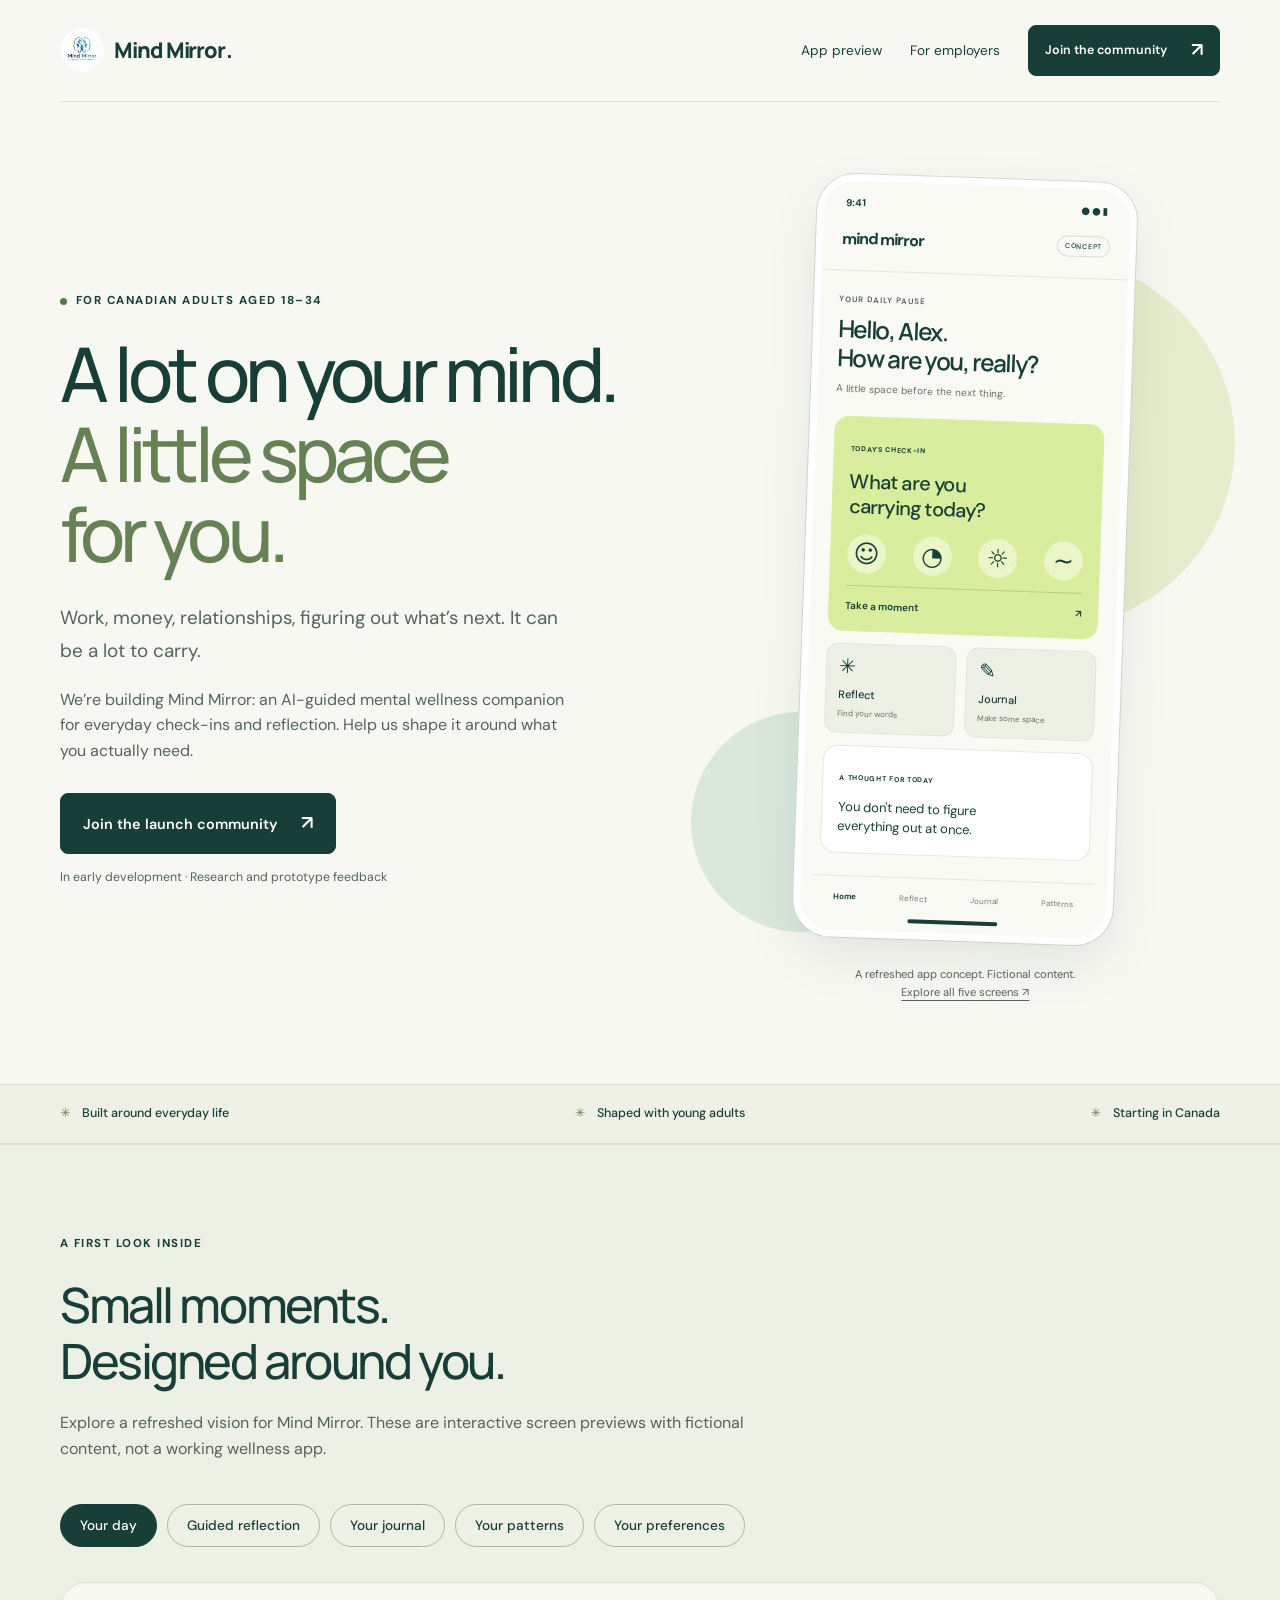
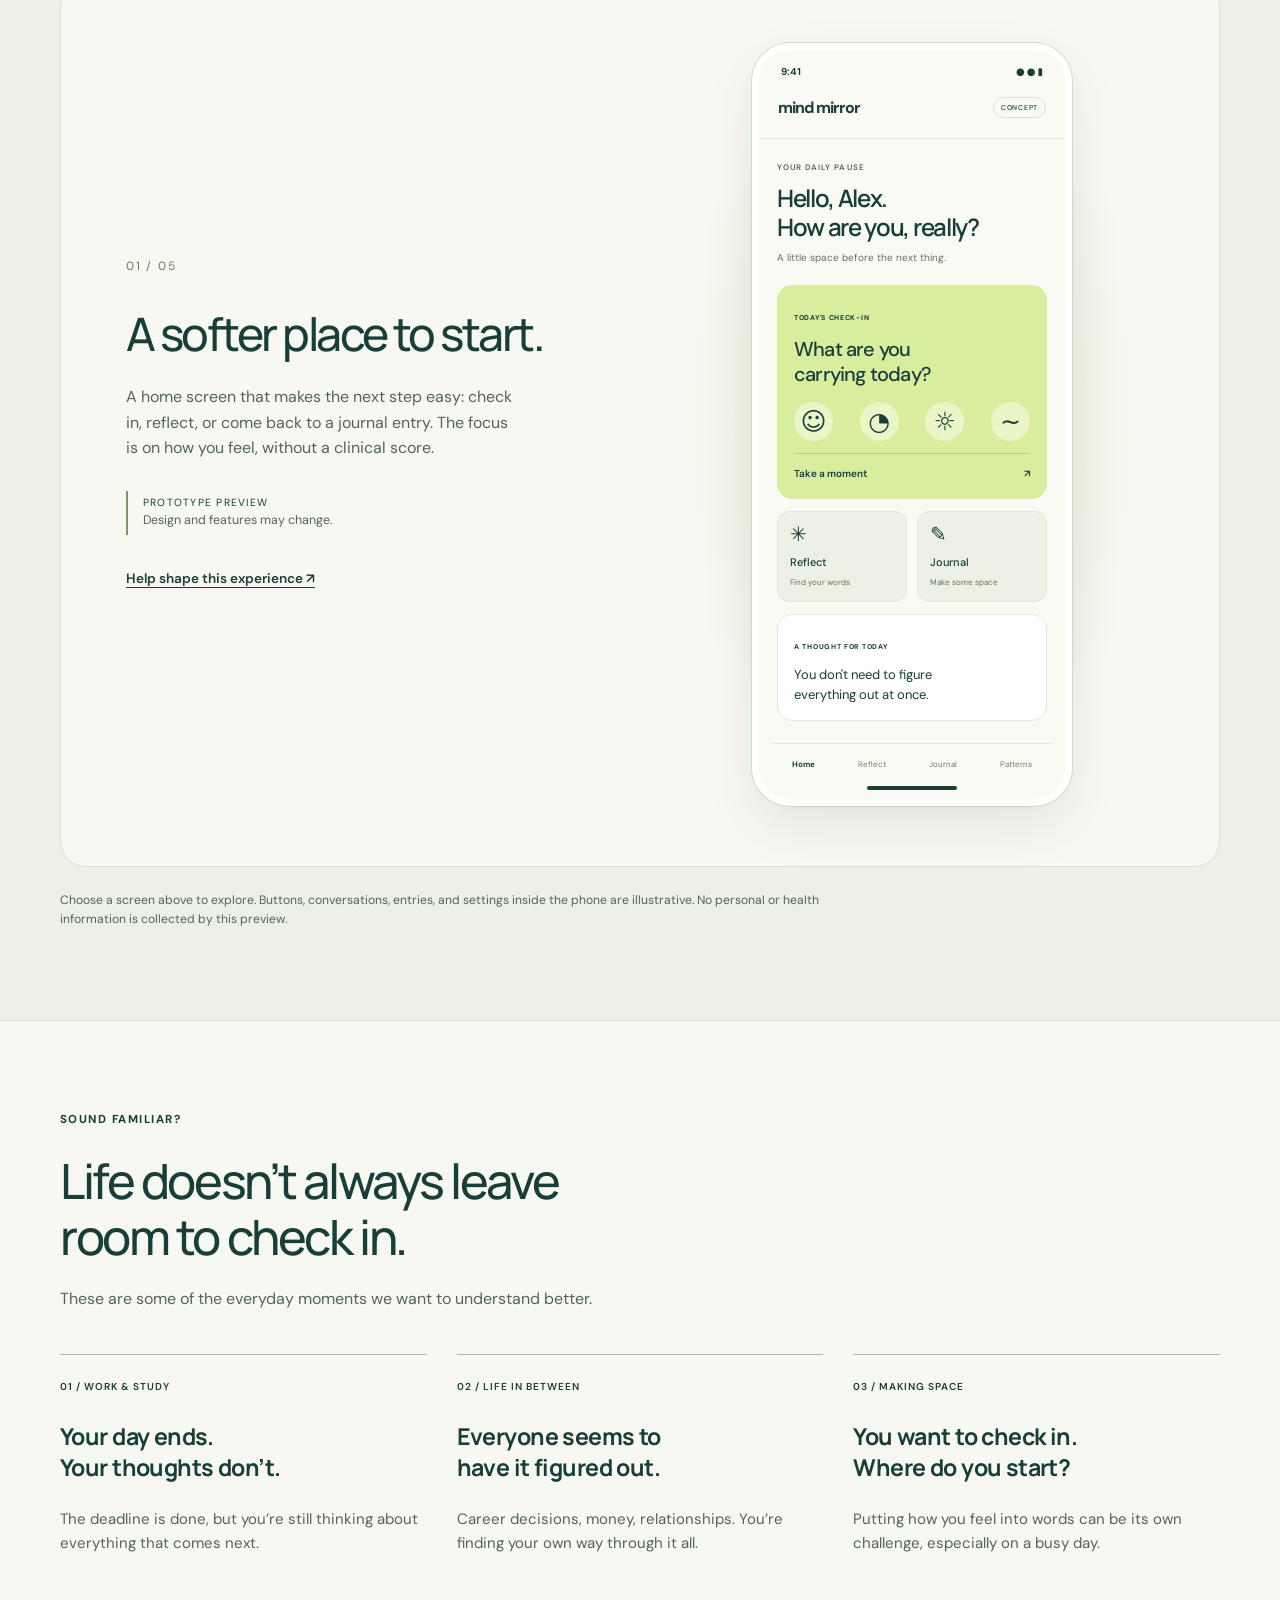
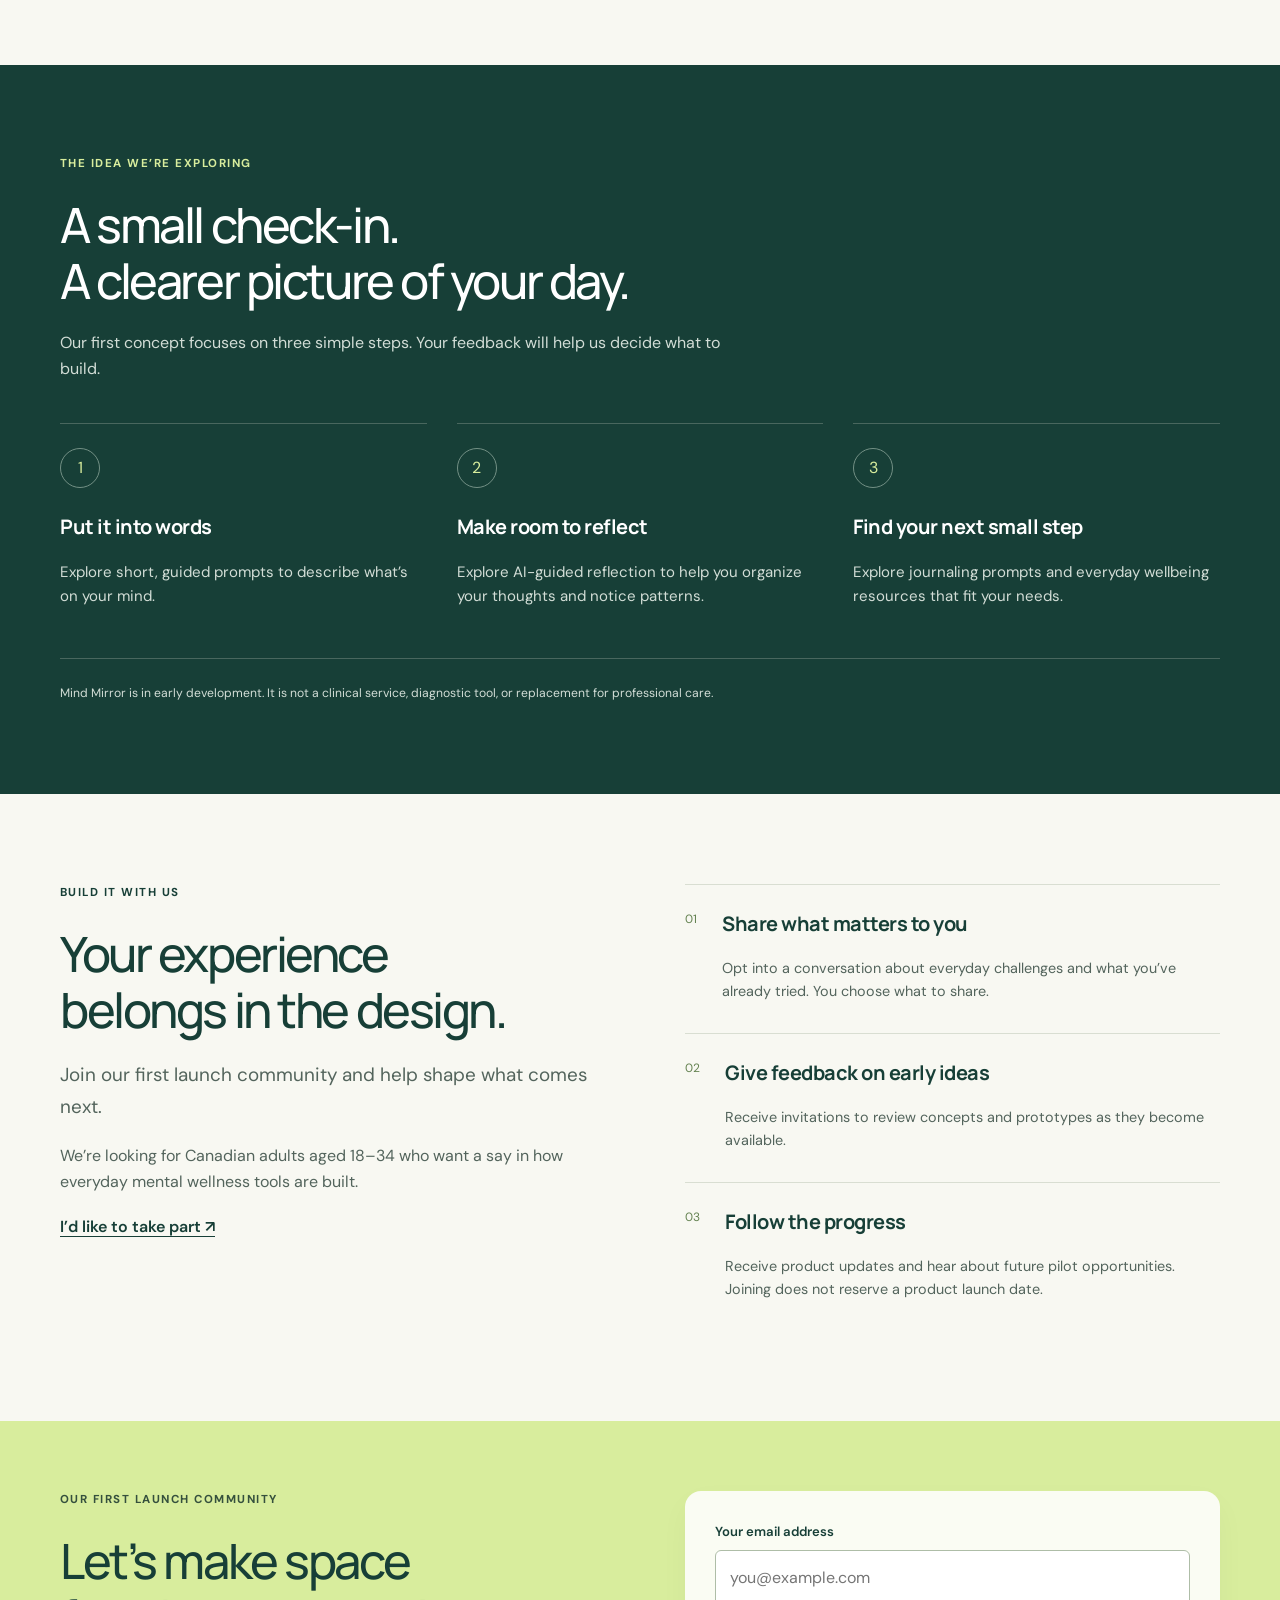
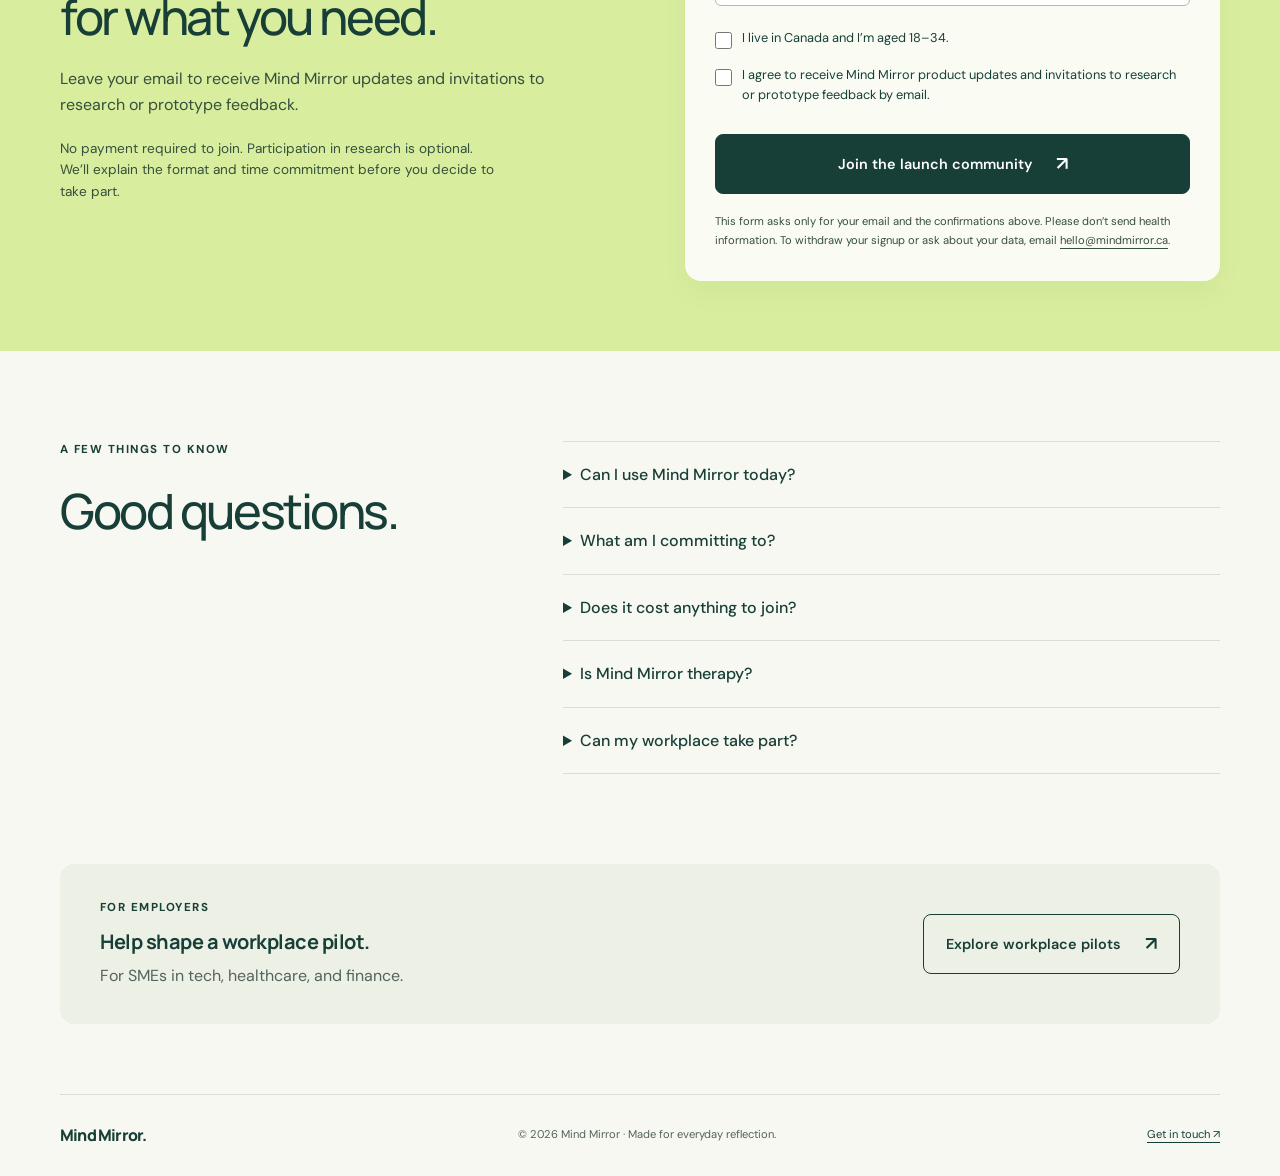
==== commit 4fb829ef: "Add files via upload" ====
--- a/index.html
+++ b/index.html
@@ -13,7 +13,7 @@
   <a class="skip" href="#main">Skip to content</a>
   <header class="nav wrap">
     <a class="brand" href="index.html"><img src="mind-mirror-logo.jpeg" alt="" width="44" height="44">Mind Mirror<span class="brand-dot">.</span></a>
-    <nav aria-label="Main navigation"><a href="#how-it-works">The idea</a><a href="employers.html">For employers</a><a class="button small" href="#join">Join the community <span aria-hidden="true">↗</span></a></nav>
+    <nav aria-label="Main navigation"><a href="#app-preview">App preview</a><a href="employers.html">For employers</a><a class="button small" href="#join">Join the community <span aria-hidden="true">↗</span></a></nav>
   </header>
   <main id="main">
     <section class="hero wrap">
@@ -25,21 +25,10 @@
         <a class="button" href="#join">Join the launch community <span aria-hidden="true">↗</span></a>
         <p class="micro">In early development · Research and prototype feedback</p>
       </div>
-      <div class="concept-area">
-        <div class="orb orb-one"></div><div class="orb orb-two"></div>
-        <article class="concept-card" aria-label="Illustrative product concept, not a working app">
-          <div class="concept-top"><span class="mini-brand">m<span>m</span></span><span class="tag">PRODUCT CONCEPT</span></div>
-          <p class="eyebrow">A moment for you</p>
-          <h2>What’s taking up<br>space today?</h2>
-          <p>There’s no perfect answer.<br>Start wherever you are.</p>
-          <div class="mood-chips" aria-hidden="true"><span>Work</span><span class="selected">A bit of everything</span><span>What’s next</span></div>
-          <div class="reflection"><span class="spark" aria-hidden="true">✳</span><p>“I’ve been getting things done,<br>but I haven’t checked in with me.”</p></div>
-          <div class="concept-bottom"><span>Pause. Notice. Reflect.</span><span aria-hidden="true">↗</span></div>
-        </article>
-        <p class="concept-caption">An illustration of the experience we’re exploring.<br>Features and availability are still being shaped.</p>
-      </div>
+      <div class="concept-area refreshed-hero"><div class="orb orb-one"></div><div class="orb orb-two"></div><div class="app-device"><div class="app-status"><span>9:41</span><span aria-hidden="true">&#9679; &#9679; &#9646;</span></div><div class="app-brand">mind mirror<span>CONCEPT</span></div><div class="app-content"><p class="app-kicker">YOUR DAILY PAUSE</p><h3>Hello, Alex.<br>How are you, really?</h3><p class="app-sub">A little space before the next thing.</p><div class="app-card lime"><span class="app-small">TODAY'S CHECK-IN</span><h4>What are you<br>carrying today?</h4><div class="app-faces"><span>&#9786;</span><span>&#9684;</span><span>&#9788;</span><span>&#8764;</span></div><div class="app-faux-action">Take a moment <span>&#8599;</span></div></div><div class="app-twin"><div><span class="app-symbol">&#10035;</span><b>Reflect</b><small>Find your words</small></div><div><span class="app-symbol">&#9998;</span><b>Journal</b><small>Make some space</small></div></div><div class="app-card"><span class="app-small">A THOUGHT FOR TODAY</span><p class="app-quote">You don't need to figure<br>everything out at once.</p></div></div><div class="app-nav" aria-hidden="true"><span class="current">Home</span><span class="">Reflect</span><span class="">Journal</span><span class="">Patterns</span></div><div class="app-homebar"></div></div><p class="concept-caption">A refreshed app concept. Fictional content.<br><a href="#app-preview">Explore all five screens &#8599;</a></p></div>
     </section>
     <div class="strip"><div class="wrap"><span>Built around everyday life</span><span>Shaped with young adults</span><span>Starting in Canada</span></div></div>
+<section class="prototype-section" id="app-preview"><div class="section wrap"><div class="section-heading"><p class="eyebrow">A first look inside</p><h2>Small moments.<br>Designed around you.</h2><p>Explore a refreshed vision for Mind Mirror. These are interactive screen previews with fictional content, not a working wellness app.</p></div><div class="preview-choices" aria-label="Choose a prototype screen"><button type="button" data-screen="home" aria-pressed="true" aria-controls="screen-home">Your day</button><button type="button" data-screen="reflect" aria-pressed="false" aria-controls="screen-reflect">Guided reflection</button><button type="button" data-screen="journal" aria-pressed="false" aria-controls="screen-journal">Your journal</button><button type="button" data-screen="patterns" aria-pressed="false" aria-controls="screen-patterns">Your patterns</button><button type="button" data-screen="preferences" aria-pressed="false" aria-controls="screen-preferences">Your preferences</button></div><div class="preview-panel" id="screen-home" ><div class="preview-story"><span class="preview-count">01 / 05</span><h3>A softer place to start.</h3><p>A home screen that makes the next step easy: check in, reflect, or come back to a journal entry. The focus is on how you feel, without a clinical score.</p><div class="preview-note">PROTOTYPE PREVIEW<br><span>Design and features may change.</span></div><a class="text-link" href="#join">Help shape this experience &#8599;</a></div><div class="preview-stage"><div class="app-device"><div class="app-status"><span>9:41</span><span aria-hidden="true">&#9679; &#9679; &#9646;</span></div><div class="app-brand">mind mirror<span>CONCEPT</span></div><div class="app-content"><p class="app-kicker">YOUR DAILY PAUSE</p><h3>Hello, Alex.<br>How are you, really?</h3><p class="app-sub">A little space before the next thing.</p><div class="app-card lime"><span class="app-small">TODAY'S CHECK-IN</span><h4>What are you<br>carrying today?</h4><div class="app-faces"><span>&#9786;</span><span>&#9684;</span><span>&#9788;</span><span>&#8764;</span></div><div class="app-faux-action">Take a moment <span>&#8599;</span></div></div><div class="app-twin"><div><span class="app-symbol">&#10035;</span><b>Reflect</b><small>Find your words</small></div><div><span class="app-symbol">&#9998;</span><b>Journal</b><small>Make some space</small></div></div><div class="app-card"><span class="app-small">A THOUGHT FOR TODAY</span><p class="app-quote">You don't need to figure<br>everything out at once.</p></div></div><div class="app-nav" aria-hidden="true"><span class="current">Home</span><span class="">Reflect</span><span class="">Journal</span><span class="">Patterns</span></div><div class="app-homebar"></div></div></div></div><div class="preview-panel" id="screen-reflect" hidden><div class="preview-story"><span class="preview-count">02 / 05</span><h3>Find the words.<br>At your own pace.</h3><p>A calmer conversation layout for exploring what is on your mind. This scripted example shows the proposed reflection experience; it is not a live AI chat.</p><div class="preview-note">PROTOTYPE PREVIEW<br><span>Design and features may change.</span></div><a class="text-link" href="#join">Help shape this experience &#8599;</a></div><div class="preview-stage"><div class="app-device"><div class="app-status"><span>9:41</span><span aria-hidden="true">&#9679; &#9679; &#9646;</span></div><div class="app-brand">mind mirror<span>CONCEPT</span></div><div class="app-content"><p class="app-kicker">GUIDED REFLECTION</p><h3>Start where you are.</h3><p class="app-sub">One thought at a time.</p><div class="app-chat-label">ILLUSTRATIVE CONVERSATION</div><div class="app-bubble mine">Work has been a lot. I keep thinking about tomorrow.</div><div class="app-bubble">What feels hardest to put down at the end of the day?</div><div class="app-bubble mine">Feeling like I haven't done enough.</div><div class="app-bubble">What is one thing you did today that you want to acknowledge?</div><div class="app-input-example">Your reflection would go here <span>&#8593;</span></div><p class="app-footnote">Static example. No messages are collected.</p></div><div class="app-nav" aria-hidden="true"><span class="">Home</span><span class="current">Reflect</span><span class="">Journal</span><span class="">Patterns</span></div><div class="app-homebar"></div></div></div></div><div class="preview-panel" id="screen-journal" hidden><div class="preview-story"><span class="preview-count">03 / 05</span><h3>Room for the<br>unfinished thoughts.</h3><p>Short entries and optional mood tags make it easy to return to your own words. The refreshed layout keeps writing at the centre, with less visual clutter.</p><div class="preview-note">PROTOTYPE PREVIEW<br><span>Design and features may change.</span></div><a class="text-link" href="#join">Help shape this experience &#8599;</a></div><div class="preview-stage"><div class="app-device"><div class="app-status"><span>9:41</span><span aria-hidden="true">&#9679; &#9679; &#9646;</span></div><div class="app-brand">mind mirror<span>CONCEPT</span></div><div class="app-content"><p class="app-kicker">YOUR JOURNAL</p><h3>A little more space.</h3><p class="app-sub">Your day, in your own words.</p><div class="app-faux-action dark">A new page <span>+</span></div><div class="app-entry"><div><span>TODAY</span><span class="app-pill">A lot on my mind</span></div><h4>Closing the laptop</h4><p>I finished the presentation. Tomorrow can wait until tomorrow.</p></div><div class="app-entry"><div><span>YESTERDAY</span><span class="app-pill light">A little lighter</span></div><h4>A walk without a plan</h4><p>Getting outside after lunch gave me a moment to myself.</p></div><div class="app-entry"><div><span>MONDAY</span><span class="app-pill light">Taking it slowly</span></div><h4>Starting small</h4><p>Today, doing one thing at a time felt like enough.</p></div><p class="app-footnote">Fictional entries for this design preview.</p></div><div class="app-nav" aria-hidden="true"><span class="">Home</span><span class="">Reflect</span><span class="current">Journal</span><span class="">Patterns</span></div><div class="app-homebar"></div></div></div></div><div class="preview-panel" id="screen-patterns" hidden><div class="preview-story"><span class="preview-count">04 / 05</span><h3>Look back<br>with curiosity.</h3><p>A gentle overview of self-reported check-ins, paired with a reflection prompt. The sample uses words rather than a medical-looking wellness score or diagnosis.</p><div class="preview-note">PROTOTYPE PREVIEW<br><span>Design and features may change.</span></div><a class="text-link" href="#join">Help shape this experience &#8599;</a></div><div class="preview-stage"><div class="app-device"><div class="app-status"><span>9:41</span><span aria-hidden="true">&#9679; &#9679; &#9646;</span></div><div class="app-brand">mind mirror<span>CONCEPT</span></div><div class="app-content"><p class="app-kicker">YOUR PATTERNS</p><h3>A week in moments.</h3><p class="app-sub">There is room for the ups and downs.</p><div class="app-card"><div class="app-card-title"><b>Recent check-ins</b><span class="app-pill light">Sample week</span></div><div class="mood-week" aria-label="Fictional check-ins: Monday busy, Tuesday steady, Wednesday tired, Thursday lighter, Friday steady"><div><i style="--mood:52%"></i><span>M</span><small>Busy</small></div><div><i style="--mood:70%"></i><span>T</span><small>Steady</small></div><div><i style="--mood:40%"></i><span>W</span><small>Tired</small></div><div><i style="--mood:90%"></i><span>T</span><small>Lighter</small></div><div><i style="--mood:70%"></i><span>F</span><small>Steady</small></div></div><p class="app-footnote">Illustrative mood labels, not a clinical scale.</p></div><div class="app-card lime"><span class="app-small">A PROMPT TO EXPLORE</span><h4>What made space<br>for a lighter moment?</h4><p>Think about a routine, a person, or a pause you might return to.</p></div><p class="app-footnote">Fictional data. No personal analysis is performed.</p></div><div class="app-nav" aria-hidden="true"><span class="">Home</span><span class="">Reflect</span><span class="">Journal</span><span class="current">Patterns</span></div><div class="app-homebar"></div></div></div></div><div class="preview-panel" id="screen-preferences" hidden><div class="preview-story"><span class="preview-count">05 / 05</span><h3>An experience<br>that fits your day.</h3><p>A focused settings concept for reminders and account choices. These controls are illustrative; actual data handling and account features will be defined before a pilot.</p><div class="preview-note">PROTOTYPE PREVIEW<br><span>Design and features may change.</span></div><a class="text-link" href="#join">Help shape this experience &#8599;</a></div><div class="preview-stage"><div class="app-device"><div class="app-status"><span>9:41</span><span aria-hidden="true">&#9679; &#9679; &#9646;</span></div><div class="app-brand">mind mirror<span>CONCEPT</span></div><div class="app-content"><p class="app-kicker">YOUR SPACE</p><div class="app-person"><span>A</span><div><h3>Alex</h3><p>Making room for yourself.</p></div></div><div class="app-card"><span class="app-small">YOUR RHYTHM</span><div class="app-setting"><div><b>Gentle reminders</b><small>A moment to check in</small></div><span class="app-toggle" aria-label="Illustrative enabled toggle"></span></div><div class="app-setting"><div><b>Preferred time</b><small>After the workday</small></div><span>6:00 pm</span></div><div class="app-setting"><div><b>Language</b><small>Concept setting</small></div><span>English</span></div></div><div class="app-card"><span class="app-small">YOUR ACCOUNT</span><div class="app-setting"><b>Data &amp; preferences</b><span>&#8599;</span></div><div class="app-setting"><b>Help &amp; feedback</b><span>&#8599;</span></div></div><p class="app-footnote">Example settings only. No account is created.</p></div><div class="app-nav" aria-hidden="true"><span class="current">Home</span><span class="">Reflect</span><span class="">Journal</span><span class="">Patterns</span></div><div class="app-homebar"></div></div></div></div><p class="preview-disclosure">Choose a screen above to explore. Buttons, conversations, entries, and settings inside the phone are illustrative. No personal or health information is collected by this preview.</p></div></section>
     <section class="section wrap" id="everyday">
       <div class="section-heading"><p class="eyebrow">Sound familiar?</p><h2>Life doesn’t always leave<br>room to check in.</h2><p>These are some of the everyday moments we want to understand better.</p></div>
       <div class="grid three">
@@ -88,5 +77,15 @@
     <aside class="employer-banner wrap"><div><p class="eyebrow">For employers</p><h3>Help shape a workplace pilot.</h3><p>For SMEs in tech, healthcare, and finance.</p></div><a class="button outline" href="employers.html">Explore workplace pilots <span aria-hidden="true">↗</span></a></aside>
   </main>
   <footer class="wrap"><a class="brand" href="index.html">Mind Mirror.</a><p>© 2026 Mind Mirror · Made for everyday reflection.</p><a href="mailto:hello@mindmirror.ca">Get in touch ↗</a></footer>
+<script>
+(() => {
+  const buttons = Array.from(document.querySelectorAll('[data-screen]'));
+  const panels = Array.from(document.querySelectorAll('.preview-panel'));
+  buttons.forEach(button => button.addEventListener('click', () => {
+    buttons.forEach(item => item.setAttribute('aria-pressed', String(item === button)));
+    panels.forEach(panel => { panel.hidden = panel.id !== 'screen-' + button.dataset.screen; });
+  }));
+})();
+</script>
 </body>
 </html>
--- a/styles.css
+++ b/styles.css
@@ -5,3 +5,8 @@
 @media(max-width:900px){.wrap{width:calc(100% - 40px)}.hero{gap:25px}.concept-area{padding:15px 0 0}.concept-card{padding:24px}.orb-one{width:280px;height:280px;right:0}.community,.join-grid{gap:40px}.nav nav{gap:16px}.nav nav>a:first-child{display:none}.faq{gap:35px}.three{gap:22px}}
 @media(max-width:680px){.nav{gap:12px;padding-block:18px;align-items:flex-start}.brand{font-size:1.08rem;gap:7px}.brand img{width:32px;height:32px}.brand-dot{margin-left:-6px}.nav nav{flex-direction:column;align-items:flex-end;gap:10px;font-size:.75rem}.nav .button.small{padding:8px 10px;font-size:.68rem;gap:8px}.hero{grid-template-columns:1fr;padding-block:45px;gap:30px}h1{font-size:clamp(2.8rem,11.3vw,4rem)}.hero-copy .eyebrow{font-size:.63rem}.hero-copy>.button{width:100%}.concept-area{max-width:410px;width:100%;margin:auto;padding:15px 12px 0}.concept-card{transform:none}.strip>.wrap{flex-direction:column;gap:8px;font-size:.75rem}.section{padding-block:55px}.three,.community,.join-grid,.faq{grid-template-columns:1fr}.section-heading{margin-bottom:28px}.plain-card{padding-top:20px}.number{margin-bottom:18px}.plain-card h3 br{display:none}.community{gap:25px}.join-section{padding-block:50px}.join-grid{gap:25px}form{padding:24px}.faq{gap:15px}.employer-banner{padding:25px;align-items:flex-start;flex-direction:column;margin-bottom:45px}.employer-banner .button{width:100%}footer{flex-wrap:wrap;gap:15px}footer p{flex-basis:100%;order:3}.employer-hero{padding-block:50px 35px}.pilot-panel{padding:25px}.contact-panel{padding:40px 24px;margin-bottom:45px}.thank-you-card{padding:30px}.thank-you-card h1{font-size:2.7rem}.thank-you-card .brand{margin-bottom:30px}}
 @media(prefers-reduced-motion:reduce){html{scroll-behavior:auto}*{transition:none!important}}
+
+/* Refreshed app concepts: native HTML/CSS, no user data collection. */
+[hidden]{display:none!important}.prototype-section{background:#edf0e5;border-block:1px solid var(--line)}.prototype-section .section-heading{max-width:740px}.preview-choices{display:flex;flex-wrap:wrap;gap:10px;margin-bottom:35px}.preview-choices button{font:500 .85rem 'DM Sans',system-ui,sans-serif;color:var(--ink);background:transparent;border:1px solid #a9b6a6;padding:12px 19px;border-radius:30px;cursor:pointer}.preview-choices button[aria-pressed=true]{background:var(--ink);border-color:var(--ink);color:white}.preview-choices button:hover{box-shadow:0 0 0 2px #a9b6a6}.preview-panel{display:grid;grid-template-columns:1fr 1fr;align-items:center;gap:60px;padding:45px 65px;background:#f8f8f2;border:1px solid #dbe1d2;border-radius:26px}.preview-count{display:block;font-size:.75rem;letter-spacing:.15em;color:#687c5f;margin-bottom:30px}.preview-story>h3{font-size:clamp(2rem,3.6vw,3.2rem);font-weight:500;letter-spacing:-.055em;line-height:1.16;margin-bottom:24px}.preview-story>p{font-size:1rem;max-width:390px}.preview-note{font-size:.65rem;letter-spacing:.12em;border-left:2px solid #7d9a64;padding:4px 0 4px 15px;margin:30px 0}.preview-note span{font-size:.78rem;letter-spacing:0;color:var(--text)}.preview-story .text-link{font-size:.85rem}.preview-stage{padding:15px;background:radial-gradient(ellipse at center,#dce7cc,transparent 70%);min-width:0}.preview-disclosure{font-size:.76rem;max-width:800px;margin:24px 0 0}.app-device{width:320px;max-width:100%;margin:auto;background:#f9faf4;border:7px solid #fff;border-radius:38px;box-shadow:0 20px 50px #173f3718,0 0 0 1px #d8dfd0;overflow:hidden;color:#173f37;font-family:'DM Sans',system-ui,sans-serif}.app-status{display:flex;justify-content:space-between;padding:14px 22px 10px;font-size:10px;font-weight:700}.app-brand{display:flex;justify-content:space-between;align-items:center;font-size:16px;font-weight:700;letter-spacing:-.06em;padding:5px 19px 18px;border-bottom:1px solid #e3e7db}.app-brand>span{font-size:7px;letter-spacing:.1em;font-weight:500;border:1px solid #d8dfd0;border-radius:20px;padding:4px 7px}.app-content{padding:22px 18px 10px;min-height:462px}.app-content h3{font-family:Manrope,system-ui,sans-serif;font-size:24px;line-height:1.2;letter-spacing:-.055em;font-weight:600;margin:0 0 8px}.app-kicker{font-size:8px;letter-spacing:.13em;font-weight:600;margin:0 0 10px}.app-sub{font-size:10px;margin:0 0 19px;color:#63725f}.app-card{background:white;border:1px solid #e5e9dd;border-radius:15px;padding:16px;margin:12px 0}.app-card.lime{background:#d8ed9d;border-color:#d8ed9d}.app-small{font-size:7px;letter-spacing:.1em;font-weight:700}.app-card h4{font-size:20px;line-height:1.25;letter-spacing:-.04em;font-weight:500;margin:10px 0}.app-faces{display:flex;justify-content:space-between;padding:5px 0 12px;font-size:25px;line-height:1}.app-faces span{width:39px;height:39px;display:grid;place-items:center;background:#ffffff70;border-radius:50%}.app-faux-action{display:flex;justify-content:space-between;align-items:center;font-size:10px;font-weight:600;border-top:1px solid #b9ce83;padding:12px 0 0}.app-faux-action.dark{background:#173f37;color:white;padding:12px 15px;border-radius:9px;margin-bottom:16px}.app-twin{display:grid;grid-template-columns:1fr 1fr;gap:10px;margin:12px 0}.app-twin>div{background:#edf0e5;border:1px solid #e2e6d8;border-radius:12px;padding:12px}.app-twin b,.app-twin small{display:block}.app-twin b{font-size:11px;font-weight:500}.app-twin small{font-size:8px;color:#63725f;margin-top:4px}.app-symbol{font-size:20px;line-height:1;display:block;margin-bottom:10px}.app-card .app-quote{font-size:13px;color:#173f37;line-height:1.5;margin:9px 0 0}.app-nav{display:flex;justify-content:space-around;font-size:8px;border-top:1px solid #e3e7db;margin:0 12px;padding:14px 0 8px;color:#71806a}.app-nav .current{color:#173f37;font-weight:700}.app-homebar{width:90px;height:4px;background:#173f37;border-radius:6px;margin:7px auto 9px}.app-chat-label{font-size:6px;letter-spacing:.12em;text-align:center;color:#687c5f;margin:20px 0}.app-bubble{font-size:11px;line-height:1.6;padding:12px;background:#edf0e5;border-radius:13px 13px 13px 3px;max-width:90%;margin:12px 0}.app-bubble.mine{margin-left:auto;background:#d8ed9d;border-radius:13px 13px 3px 13px}.app-input-example{display:flex;justify-content:space-between;border:1px solid #dde3d4;border-radius:25px;padding:12px;font-size:8px;color:#64735f;margin-top:22px}.app-input-example span{color:#173f37}.app-footnote{font-size:8px!important;line-height:1.5!important;color:#65745e!important;margin:12px 0 0!important}.app-entry{background:white;border:1px solid #e5e9dd;padding:14px;border-radius:13px;margin:12px 0}.app-entry>div{display:flex;justify-content:space-between;align-items:center;font-size:7px}.app-pill{display:inline-block;padding:4px 7px;background:#f1e9d3;border-radius:20px;font-size:7px;white-space:nowrap}.app-pill.light{background:#e8efd9}.app-entry h4{font-size:13px;font-weight:500;margin:12px 0 6px}.app-entry p{font-size:10px;line-height:1.6;margin:0}.app-card-title{display:flex;justify-content:space-between;align-items:center}.app-card-title b{font-size:10px;font-weight:500}.mood-week{height:160px;display:flex;gap:10px;align-items:end;padding-top:16px}.mood-week>div{height:100%;flex:1;display:flex;flex-direction:column;align-items:center;justify-content:end}.mood-week i{display:block;width:18px;height:var(--mood);border-radius:20px;background:#b1c792;min-height:15px}.mood-week>div:nth-child(4) i{background:#55794e}.mood-week span{font-size:9px;margin-top:10px}.mood-week small{font-size:6px;color:#66755f}.app-card>p{font-size:10px;line-height:1.6;margin-bottom:0}.app-person{display:flex;align-items:center;gap:13px;margin:16px 0 24px}.app-person>span{display:grid;place-items:center;width:49px;height:49px;border-radius:50%;background:#d8ed9d;font-size:23px}.app-person h3{font-size:22px;margin:0}.app-person p{font-size:9px;margin:4px 0 0}.app-setting{display:flex;justify-content:space-between;align-items:center;gap:8px;padding:17px 0;border-bottom:1px solid #e5e9dd;font-size:9px}.app-setting:last-child{border:0;padding-bottom:4px}.app-setting b{font-weight:500}.app-setting small{display:block;font-size:8px;color:#65745e;margin-top:3px}.app-toggle{width:28px;height:16px;background:#55794e;border-radius:20px;position:relative}.app-toggle:after{content:'';width:12px;height:12px;border-radius:50%;background:white;position:absolute;right:2px;top:2px}.refreshed-hero{padding-top:0}.refreshed-hero .app-device{transform:rotate(2deg)}.refreshed-hero .orb-one{width:370px;height:370px;top:80px}.refreshed-hero .concept-caption{margin-bottom:0}
+@media(max-width:900px){.preview-panel{gap:25px;padding:30px}.refreshed-hero .orb-one{width:280px;height:280px}.hero{grid-template-columns:1.1fr 1fr;gap:25px}.preview-stage{padding:5px}}
+@media(max-width:680px){.hero{grid-template-columns:1fr}.refreshed-hero .app-device{transform:none}.preview-panel{grid-template-columns:1fr;padding:25px 16px;gap:20px}.preview-story{padding:0 6px}.preview-story>h3{font-size:2rem}.preview-count{margin-bottom:16px}.preview-story>p{font-size:.9rem}.preview-note{margin:20px 0}.preview-choices{gap:8px}.preview-choices button{padding:10px 13px;font-size:.75rem}.preview-stage{padding:5px 0}.app-device{width:306px}.app-content{padding-inline:14px}.app-content h3{font-size:23px}.app-card{padding:14px}.app-nav{font-size:8px}.preview-disclosure{font-size:.72rem}.refreshed-hero{padding-inline:0}}
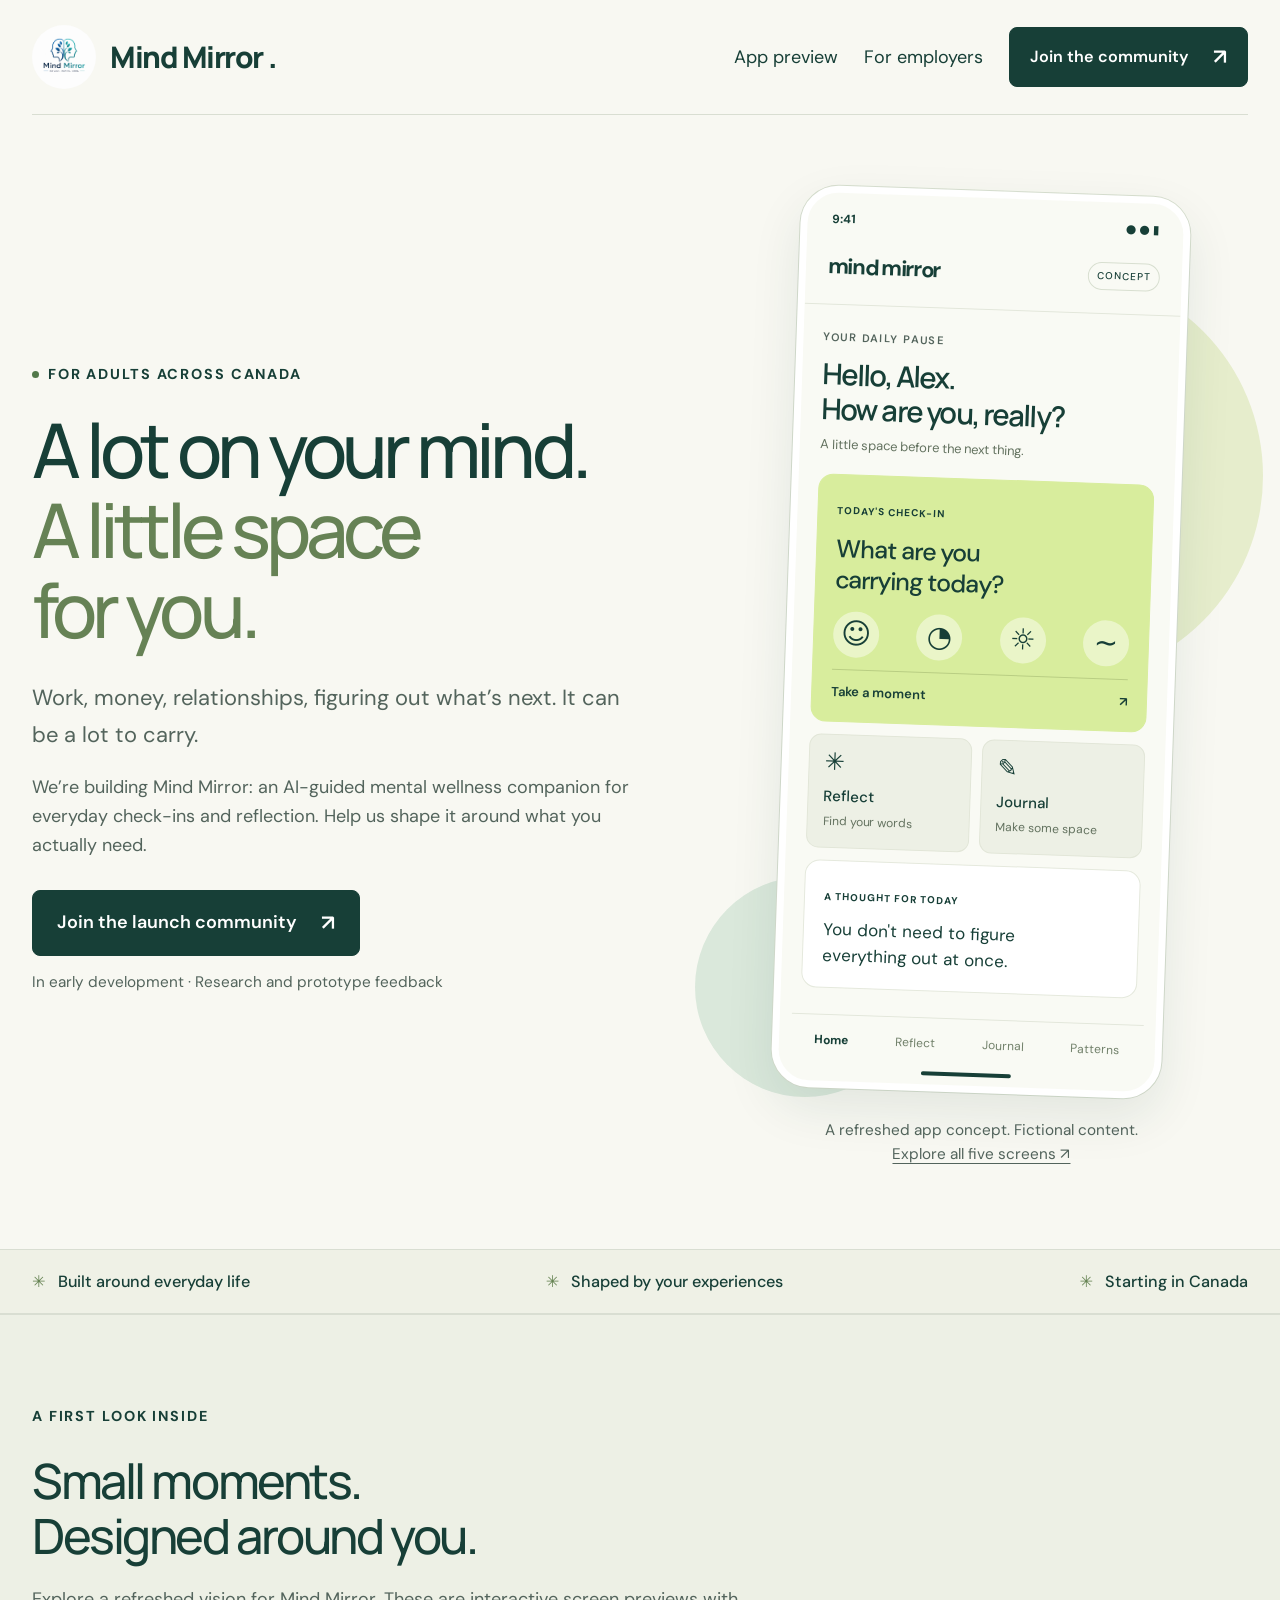
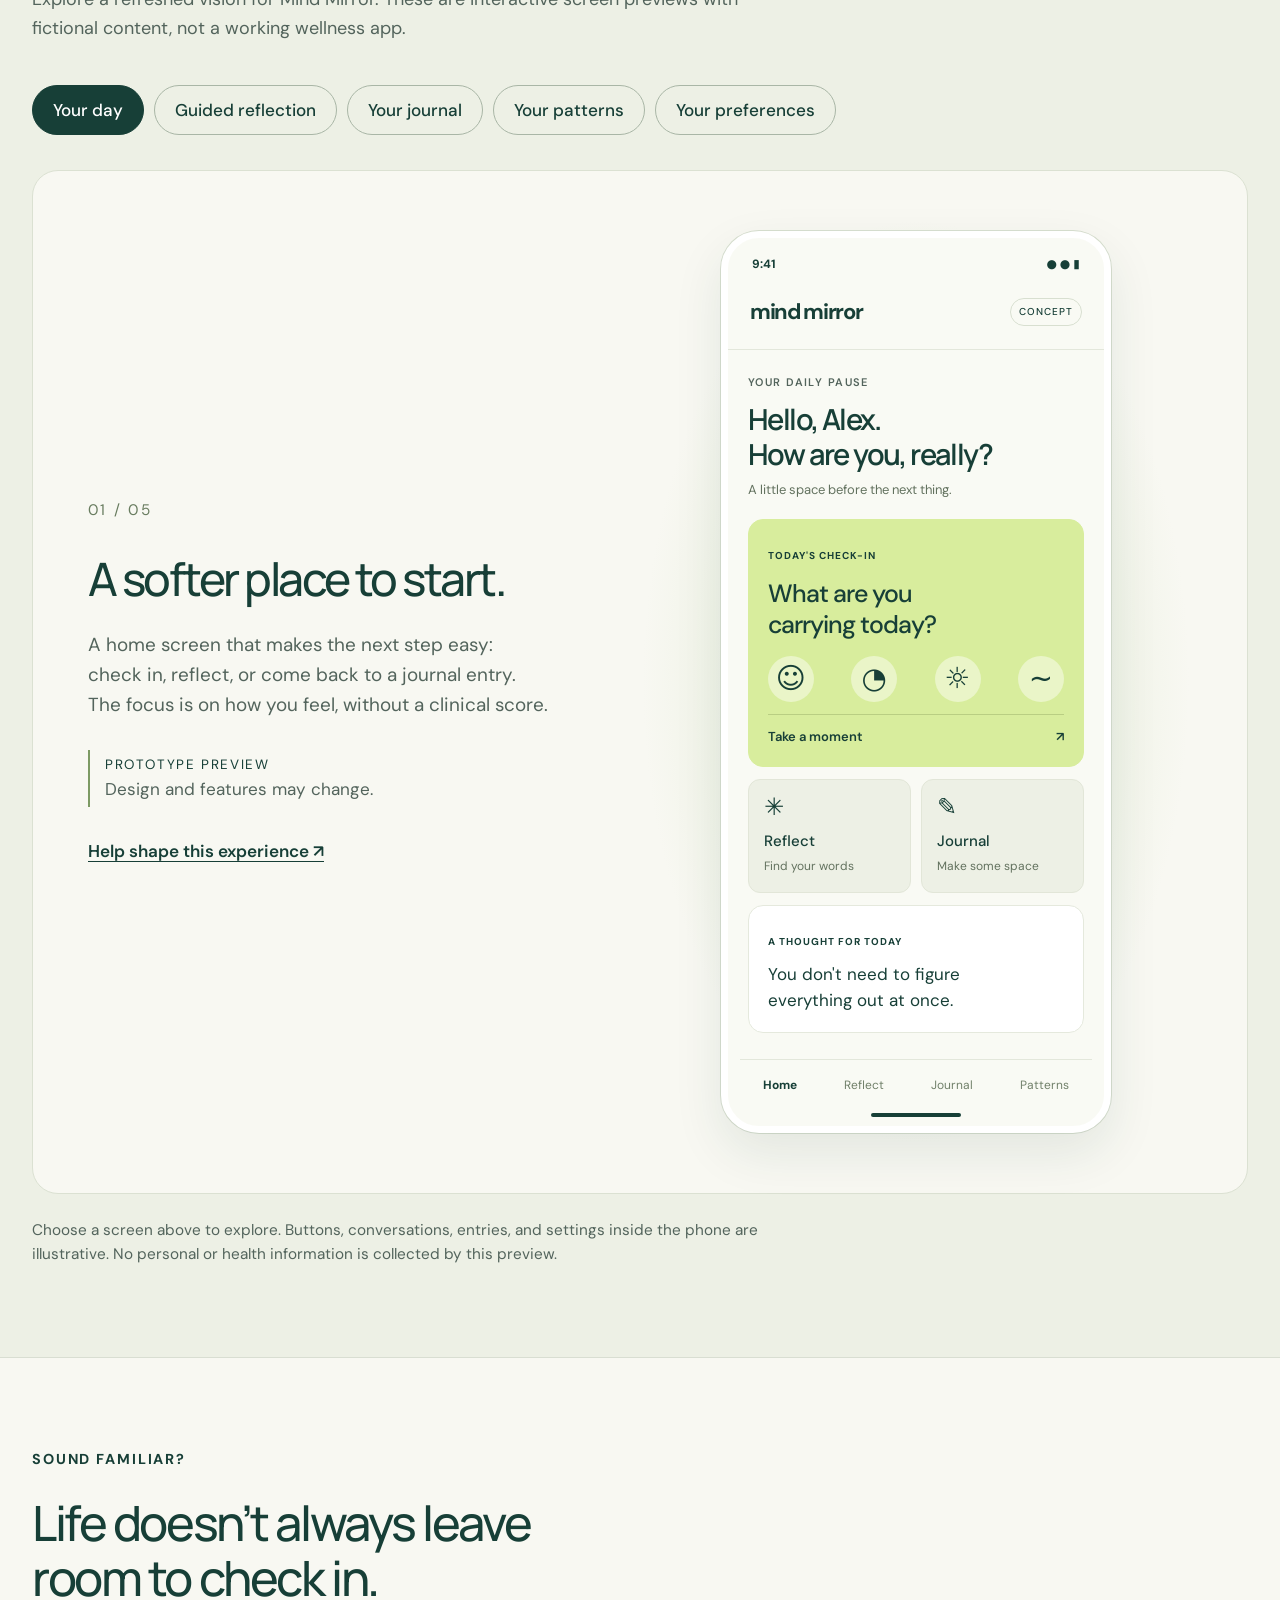
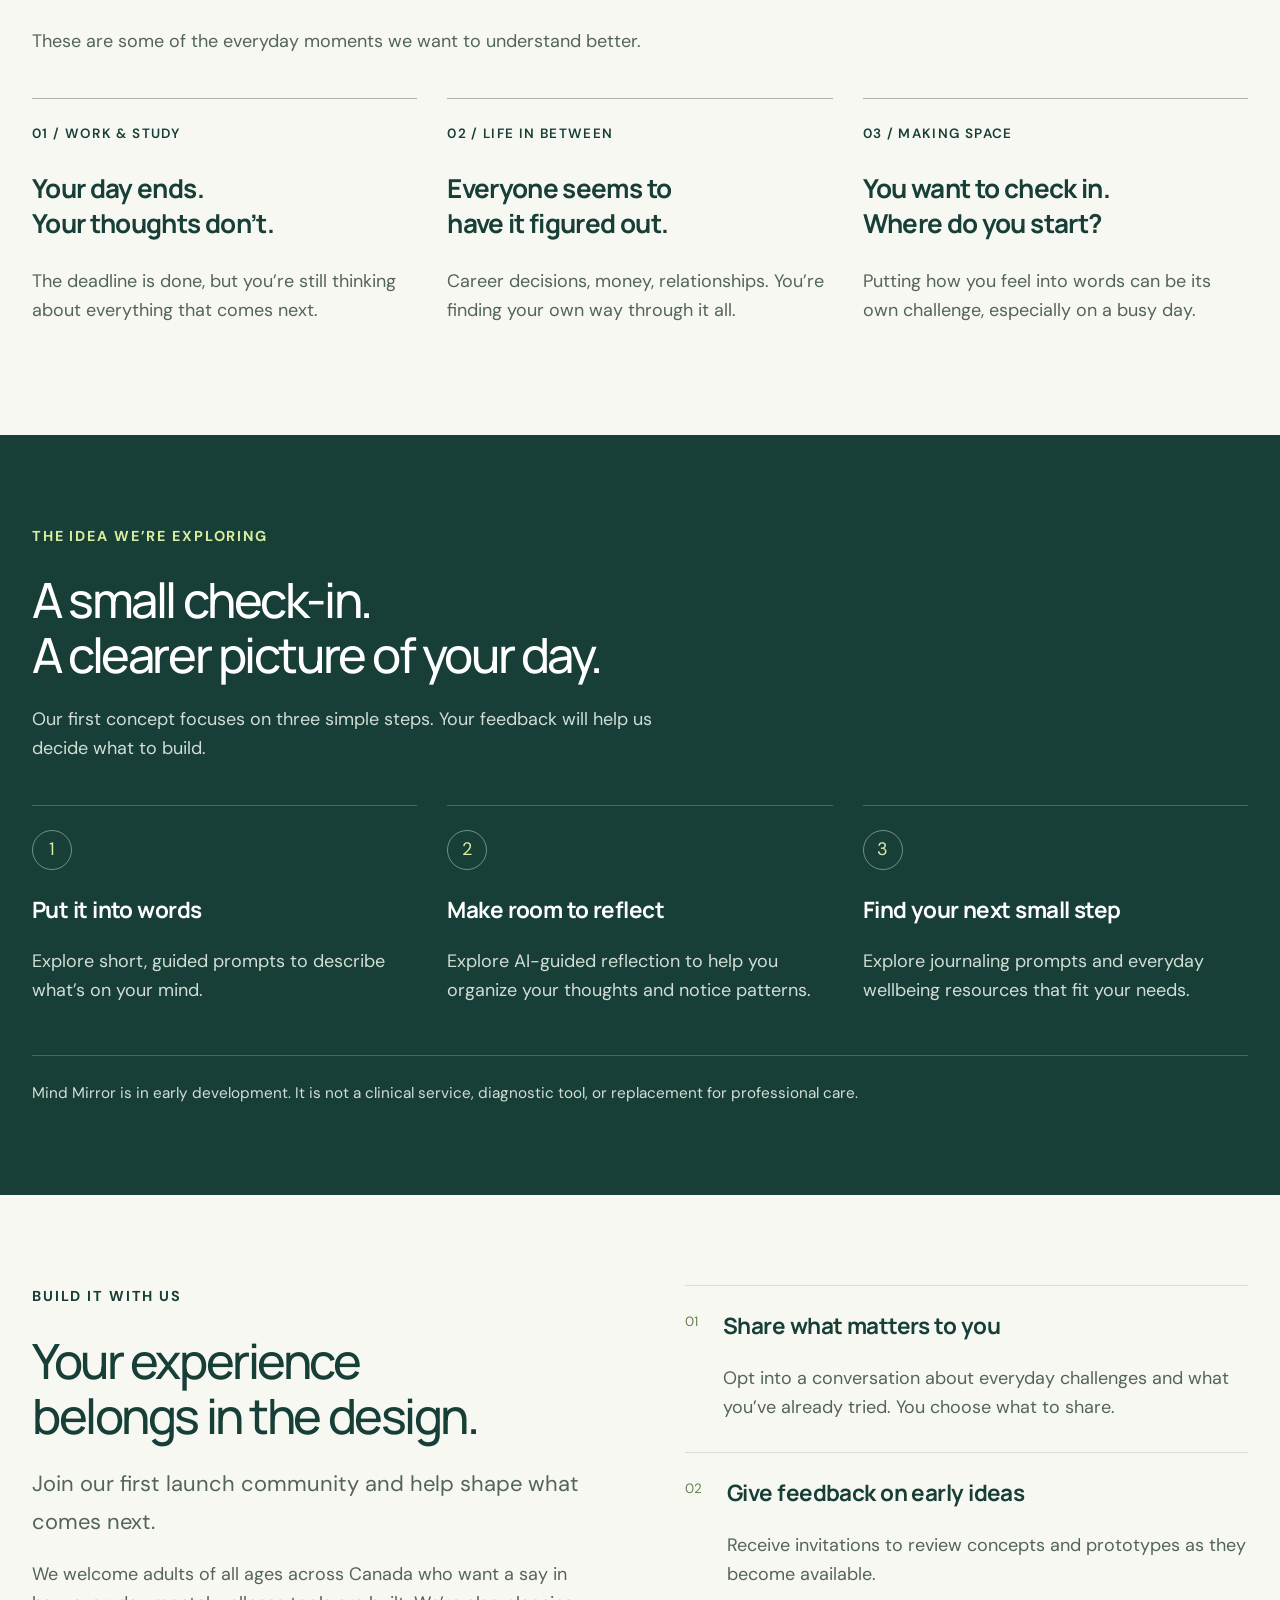
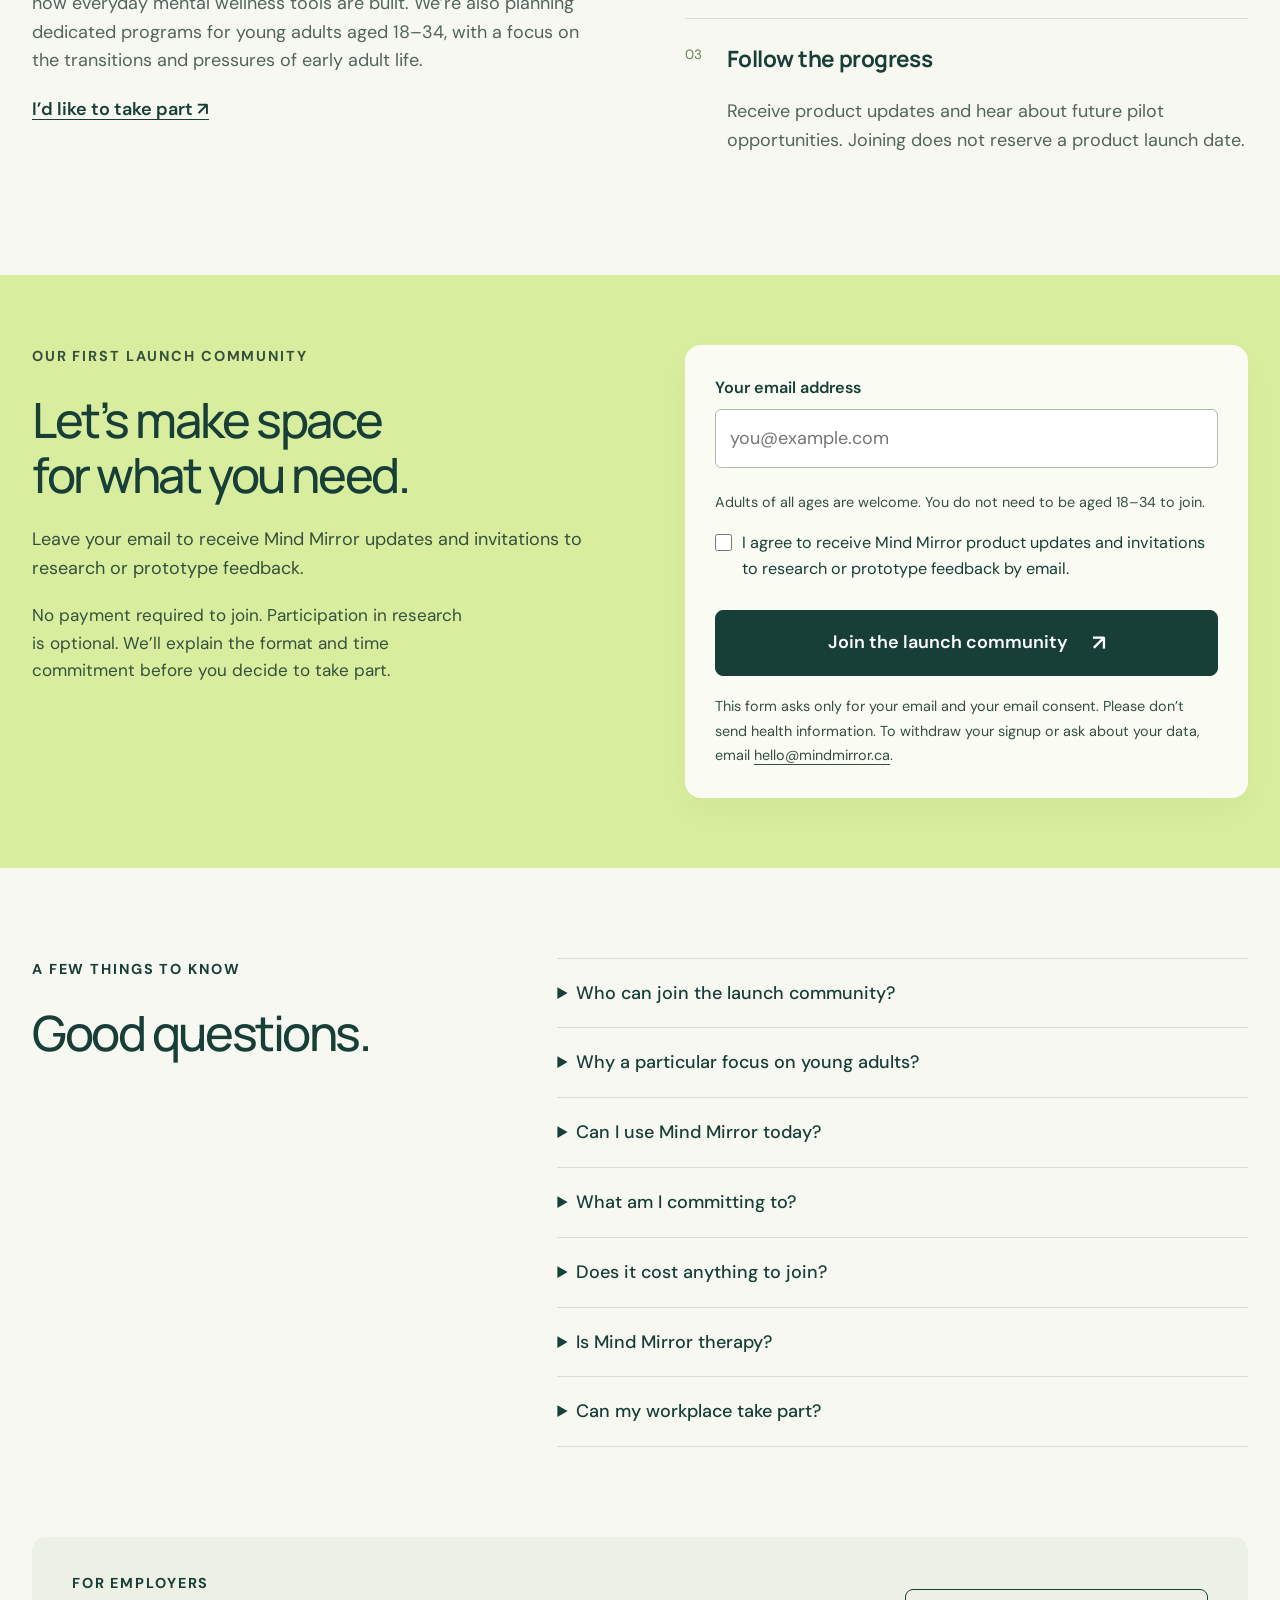
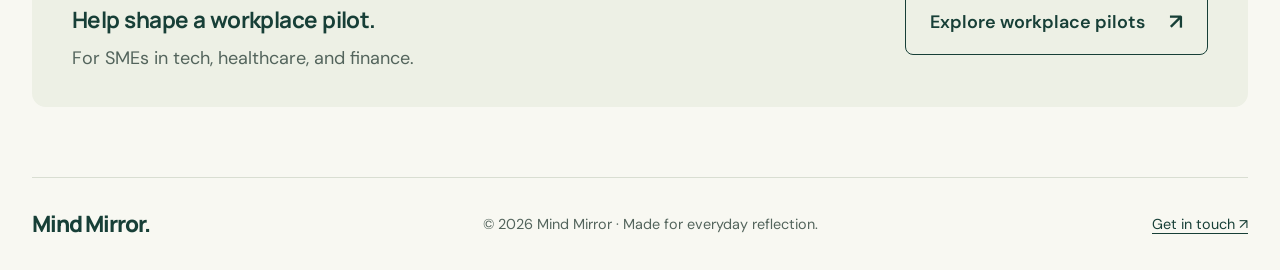
==== commit febc6052: "Add files via upload" ====
--- a/index.html
+++ b/index.html
@@ -4,7 +4,7 @@
   <meta charset="utf-8">
   <meta name="viewport" content="width=device-width, initial-scale=1">
   <title>Mind Mirror | Make space for yourself</title>
-  <meta name="description" content="Help shape an everyday mental wellness companion for Canadian adults aged 18–34. Join the Mind Mirror launch community.">
+  <meta name="description" content="Help shape an everyday mental wellness companion for adults across Canada. All adult age groups are welcome, with dedicated programs being planned for ages 18–34.">
   <meta name="theme-color" content="#173f37">
   <link rel="icon" href="mind-mirror-logo.jpeg">
   <link rel="stylesheet" href="styles.css">
@@ -18,7 +18,7 @@
   <main id="main">
     <section class="hero wrap">
       <div class="hero-copy">
-        <p class="eyebrow"><span class="dot"></span> For Canadian adults aged 18–34</p>
+        <p class="eyebrow"><span class="dot"></span> For adults across Canada</p>
         <h1>A lot on your mind.<br><em>A little space<br>for you.</em></h1>
         <p class="lead">Work, money, relationships, figuring out what’s next. It can be a lot to carry.</p>
         <p>We’re building Mind Mirror: an AI-guided mental wellness companion for everyday check-ins and reflection. Help us shape it around what you actually need.</p>
@@ -27,7 +27,7 @@
       </div>
       <div class="concept-area refreshed-hero"><div class="orb orb-one"></div><div class="orb orb-two"></div><div class="app-device"><div class="app-status"><span>9:41</span><span aria-hidden="true">&#9679; &#9679; &#9646;</span></div><div class="app-brand">mind mirror<span>CONCEPT</span></div><div class="app-content"><p class="app-kicker">YOUR DAILY PAUSE</p><h3>Hello, Alex.<br>How are you, really?</h3><p class="app-sub">A little space before the next thing.</p><div class="app-card lime"><span class="app-small">TODAY'S CHECK-IN</span><h4>What are you<br>carrying today?</h4><div class="app-faces"><span>&#9786;</span><span>&#9684;</span><span>&#9788;</span><span>&#8764;</span></div><div class="app-faux-action">Take a moment <span>&#8599;</span></div></div><div class="app-twin"><div><span class="app-symbol">&#10035;</span><b>Reflect</b><small>Find your words</small></div><div><span class="app-symbol">&#9998;</span><b>Journal</b><small>Make some space</small></div></div><div class="app-card"><span class="app-small">A THOUGHT FOR TODAY</span><p class="app-quote">You don't need to figure<br>everything out at once.</p></div></div><div class="app-nav" aria-hidden="true"><span class="current">Home</span><span class="">Reflect</span><span class="">Journal</span><span class="">Patterns</span></div><div class="app-homebar"></div></div><p class="concept-caption">A refreshed app concept. Fictional content.<br><a href="#app-preview">Explore all five screens &#8599;</a></p></div>
     </section>
-    <div class="strip"><div class="wrap"><span>Built around everyday life</span><span>Shaped with young adults</span><span>Starting in Canada</span></div></div>
+    <div class="strip"><div class="wrap"><span>Built around everyday life</span><span>Shaped by your experiences</span><span>Starting in Canada</span></div></div>
 <section class="prototype-section" id="app-preview"><div class="section wrap"><div class="section-heading"><p class="eyebrow">A first look inside</p><h2>Small moments.<br>Designed around you.</h2><p>Explore a refreshed vision for Mind Mirror. These are interactive screen previews with fictional content, not a working wellness app.</p></div><div class="preview-choices" aria-label="Choose a prototype screen"><button type="button" data-screen="home" aria-pressed="true" aria-controls="screen-home">Your day</button><button type="button" data-screen="reflect" aria-pressed="false" aria-controls="screen-reflect">Guided reflection</button><button type="button" data-screen="journal" aria-pressed="false" aria-controls="screen-journal">Your journal</button><button type="button" data-screen="patterns" aria-pressed="false" aria-controls="screen-patterns">Your patterns</button><button type="button" data-screen="preferences" aria-pressed="false" aria-controls="screen-preferences">Your preferences</button></div><div class="preview-panel" id="screen-home" ><div class="preview-story"><span class="preview-count">01 / 05</span><h3>A softer place to start.</h3><p>A home screen that makes the next step easy: check in, reflect, or come back to a journal entry. The focus is on how you feel, without a clinical score.</p><div class="preview-note">PROTOTYPE PREVIEW<br><span>Design and features may change.</span></div><a class="text-link" href="#join">Help shape this experience &#8599;</a></div><div class="preview-stage"><div class="app-device"><div class="app-status"><span>9:41</span><span aria-hidden="true">&#9679; &#9679; &#9646;</span></div><div class="app-brand">mind mirror<span>CONCEPT</span></div><div class="app-content"><p class="app-kicker">YOUR DAILY PAUSE</p><h3>Hello, Alex.<br>How are you, really?</h3><p class="app-sub">A little space before the next thing.</p><div class="app-card lime"><span class="app-small">TODAY'S CHECK-IN</span><h4>What are you<br>carrying today?</h4><div class="app-faces"><span>&#9786;</span><span>&#9684;</span><span>&#9788;</span><span>&#8764;</span></div><div class="app-faux-action">Take a moment <span>&#8599;</span></div></div><div class="app-twin"><div><span class="app-symbol">&#10035;</span><b>Reflect</b><small>Find your words</small></div><div><span class="app-symbol">&#9998;</span><b>Journal</b><small>Make some space</small></div></div><div class="app-card"><span class="app-small">A THOUGHT FOR TODAY</span><p class="app-quote">You don't need to figure<br>everything out at once.</p></div></div><div class="app-nav" aria-hidden="true"><span class="current">Home</span><span class="">Reflect</span><span class="">Journal</span><span class="">Patterns</span></div><div class="app-homebar"></div></div></div></div><div class="preview-panel" id="screen-reflect" hidden><div class="preview-story"><span class="preview-count">02 / 05</span><h3>Find the words.<br>At your own pace.</h3><p>A calmer conversation layout for exploring what is on your mind. This scripted example shows the proposed reflection experience; it is not a live AI chat.</p><div class="preview-note">PROTOTYPE PREVIEW<br><span>Design and features may change.</span></div><a class="text-link" href="#join">Help shape this experience &#8599;</a></div><div class="preview-stage"><div class="app-device"><div class="app-status"><span>9:41</span><span aria-hidden="true">&#9679; &#9679; &#9646;</span></div><div class="app-brand">mind mirror<span>CONCEPT</span></div><div class="app-content"><p class="app-kicker">GUIDED REFLECTION</p><h3>Start where you are.</h3><p class="app-sub">One thought at a time.</p><div class="app-chat-label">ILLUSTRATIVE CONVERSATION</div><div class="app-bubble mine">Work has been a lot. I keep thinking about tomorrow.</div><div class="app-bubble">What feels hardest to put down at the end of the day?</div><div class="app-bubble mine">Feeling like I haven't done enough.</div><div class="app-bubble">What is one thing you did today that you want to acknowledge?</div><div class="app-input-example">Your reflection would go here <span>&#8593;</span></div><p class="app-footnote">Static example. No messages are collected.</p></div><div class="app-nav" aria-hidden="true"><span class="">Home</span><span class="current">Reflect</span><span class="">Journal</span><span class="">Patterns</span></div><div class="app-homebar"></div></div></div></div><div class="preview-panel" id="screen-journal" hidden><div class="preview-story"><span class="preview-count">03 / 05</span><h3>Room for the<br>unfinished thoughts.</h3><p>Short entries and optional mood tags make it easy to return to your own words. The refreshed layout keeps writing at the centre, with less visual clutter.</p><div class="preview-note">PROTOTYPE PREVIEW<br><span>Design and features may change.</span></div><a class="text-link" href="#join">Help shape this experience &#8599;</a></div><div class="preview-stage"><div class="app-device"><div class="app-status"><span>9:41</span><span aria-hidden="true">&#9679; &#9679; &#9646;</span></div><div class="app-brand">mind mirror<span>CONCEPT</span></div><div class="app-content"><p class="app-kicker">YOUR JOURNAL</p><h3>A little more space.</h3><p class="app-sub">Your day, in your own words.</p><div class="app-faux-action dark">A new page <span>+</span></div><div class="app-entry"><div><span>TODAY</span><span class="app-pill">A lot on my mind</span></div><h4>Closing the laptop</h4><p>I finished the presentation. Tomorrow can wait until tomorrow.</p></div><div class="app-entry"><div><span>YESTERDAY</span><span class="app-pill light">A little lighter</span></div><h4>A walk without a plan</h4><p>Getting outside after lunch gave me a moment to myself.</p></div><div class="app-entry"><div><span>MONDAY</span><span class="app-pill light">Taking it slowly</span></div><h4>Starting small</h4><p>Today, doing one thing at a time felt like enough.</p></div><p class="app-footnote">Fictional entries for this design preview.</p></div><div class="app-nav" aria-hidden="true"><span class="">Home</span><span class="">Reflect</span><span class="current">Journal</span><span class="">Patterns</span></div><div class="app-homebar"></div></div></div></div><div class="preview-panel" id="screen-patterns" hidden><div class="preview-story"><span class="preview-count">04 / 05</span><h3>Look back<br>with curiosity.</h3><p>A gentle overview of self-reported check-ins, paired with a reflection prompt. The sample uses words rather than a medical-looking wellness score or diagnosis.</p><div class="preview-note">PROTOTYPE PREVIEW<br><span>Design and features may change.</span></div><a class="text-link" href="#join">Help shape this experience &#8599;</a></div><div class="preview-stage"><div class="app-device"><div class="app-status"><span>9:41</span><span aria-hidden="true">&#9679; &#9679; &#9646;</span></div><div class="app-brand">mind mirror<span>CONCEPT</span></div><div class="app-content"><p class="app-kicker">YOUR PATTERNS</p><h3>A week in moments.</h3><p class="app-sub">There is room for the ups and downs.</p><div class="app-card"><div class="app-card-title"><b>Recent check-ins</b><span class="app-pill light">Sample week</span></div><div class="mood-week" aria-label="Fictional check-ins: Monday busy, Tuesday steady, Wednesday tired, Thursday lighter, Friday steady"><div><i style="--mood:52%"></i><span>M</span><small>Busy</small></div><div><i style="--mood:70%"></i><span>T</span><small>Steady</small></div><div><i style="--mood:40%"></i><span>W</span><small>Tired</small></div><div><i style="--mood:90%"></i><span>T</span><small>Lighter</small></div><div><i style="--mood:70%"></i><span>F</span><small>Steady</small></div></div><p class="app-footnote">Illustrative mood labels, not a clinical scale.</p></div><div class="app-card lime"><span class="app-small">A PROMPT TO EXPLORE</span><h4>What made space<br>for a lighter moment?</h4><p>Think about a routine, a person, or a pause you might return to.</p></div><p class="app-footnote">Fictional data. No personal analysis is performed.</p></div><div class="app-nav" aria-hidden="true"><span class="">Home</span><span class="">Reflect</span><span class="">Journal</span><span class="current">Patterns</span></div><div class="app-homebar"></div></div></div></div><div class="preview-panel" id="screen-preferences" hidden><div class="preview-story"><span class="preview-count">05 / 05</span><h3>An experience<br>that fits your day.</h3><p>A focused settings concept for reminders and account choices. These controls are illustrative; actual data handling and account features will be defined before a pilot.</p><div class="preview-note">PROTOTYPE PREVIEW<br><span>Design and features may change.</span></div><a class="text-link" href="#join">Help shape this experience &#8599;</a></div><div class="preview-stage"><div class="app-device"><div class="app-status"><span>9:41</span><span aria-hidden="true">&#9679; &#9679; &#9646;</span></div><div class="app-brand">mind mirror<span>CONCEPT</span></div><div class="app-content"><p class="app-kicker">YOUR SPACE</p><div class="app-person"><span>A</span><div><h3>Alex</h3><p>Making room for yourself.</p></div></div><div class="app-card"><span class="app-small">YOUR RHYTHM</span><div class="app-setting"><div><b>Gentle reminders</b><small>A moment to check in</small></div><span class="app-toggle" aria-label="Illustrative enabled toggle"></span></div><div class="app-setting"><div><b>Preferred time</b><small>After the workday</small></div><span>6:00 pm</span></div><div class="app-setting"><div><b>Language</b><small>Concept setting</small></div><span>English</span></div></div><div class="app-card"><span class="app-small">YOUR ACCOUNT</span><div class="app-setting"><b>Data &amp; preferences</b><span>&#8599;</span></div><div class="app-setting"><b>Help &amp; feedback</b><span>&#8599;</span></div></div><p class="app-footnote">Example settings only. No account is created.</p></div><div class="app-nav" aria-hidden="true"><span class="current">Home</span><span class="">Reflect</span><span class="">Journal</span><span class="">Patterns</span></div><div class="app-homebar"></div></div></div></div><p class="preview-disclosure">Choose a screen above to explore. Buttons, conversations, entries, and settings inside the phone are illustrative. No personal or health information is collected by this preview.</p></div></section>
     <section class="section wrap" id="everyday">
       <div class="section-heading"><p class="eyebrow">Sound familiar?</p><h2>Life doesn’t always leave<br>room to check in.</h2><p>These are some of the everyday moments we want to understand better.</p></div>
@@ -47,7 +47,7 @@
       <p class="scope-note">Mind Mirror is in early development. It is not a clinical service, diagnostic tool, or replacement for professional care.</p>
     </div></section>
     <section class="section wrap community" id="community">
-      <div><p class="eyebrow">Build it with us</p><h2>Your experience<br>belongs in the design.</h2><p class="lead">Join our first launch community and help shape what comes next.</p><p>We’re looking for Canadian adults aged 18–34 who want a say in how everyday mental wellness tools are built.</p><a class="text-link" href="#join">I’d like to take part <span aria-hidden="true">↗</span></a></div>
+      <div><p class="eyebrow">Build it with us</p><h2>Your experience<br>belongs in the design.</h2><p class="lead">Join our first launch community and help shape what comes next.</p><p>We welcome adults of all ages across Canada who want a say in how everyday mental wellness tools are built. We’re also planning dedicated programs for young adults aged 18–34, with a focus on the transitions and pressures of early adult life.</p><a class="text-link" href="#join">I’d like to take part <span aria-hidden="true">↗</span></a></div>
       <div class="community-list">
         <article><span>01</span><div><h3>Share what matters to you</h3><p>Opt into a conversation about everyday challenges and what you’ve already tried. You choose what to share.</p></div></article>
         <article><span>02</span><div><h3>Give feedback on early ideas</h3><p>Receive invitations to review concepts and prototypes as they become available.</p></div></article>
@@ -61,13 +61,15 @@
         <p hidden><label>Leave this empty: <input name="bot-field" tabindex="-1" autocomplete="off"></label></p>
         <label for="email">Your email address</label>
         <input id="email" name="email" type="email" autocomplete="email" placeholder="you@example.com" required maxlength="254">
-        <label class="check"><input type="checkbox" name="eligible" value="canada-18-34" required><span>I live in Canada and I’m aged 18–34.</span></label>
+        <p class="form-note">Adults of all ages are welcome. You do not need to be aged 18–34 to join.</p>
         <label class="check"><input type="checkbox" name="consent" value="updates-and-research-invitations" required><span>I agree to receive Mind Mirror product updates and invitations to research or prototype feedback by email.</span></label>
         <button class="button" type="submit">Join the launch community <span aria-hidden="true">↗</span></button>
-        <p class="form-note">This form asks only for your email and the confirmations above. Please don’t send health information. To withdraw your signup or ask about your data, email <a href="mailto:hello@mindmirror.ca">hello@mindmirror.ca</a>.</p>
+        <p class="form-note">This form asks only for your email and your email consent. Please don’t send health information. To withdraw your signup or ask about your data, email <a href="mailto:hello@mindmirror.ca">hello@mindmirror.ca</a>.</p>
       </form>
     </div></section>
     <section class="section wrap faq" id="questions"><div><p class="eyebrow">A few things to know</p><h2>Good questions.</h2></div><div>
+      <details><summary>Who can join the launch community?</summary><p>Adults of all ages across Canada are welcome. Our planned programs for ages 18–34 are a particular focus, not an age restriction on the community. You do not need to provide your age when signing up.</p></details>
+      <details><summary>Why a particular focus on young adults?</summary><p>Statistics Canada’s analysis of 2022 data found that some of the largest increases in mood and anxiety disorders over the previous decade were among young people, particularly women aged 15–24. This supports paying particular attention to younger people alongside adults at other life stages. Mind Mirror’s planned 18–34 programs are our chosen focus; that age range is not the study’s reported age group.</p><p><a href="https://www150.statcan.gc.ca/n1/daily-quotidien/230922/dq230922b-eng.htm">Read the Statistics Canada study summary (2023)</a>.</p></details>
       <details><summary>Can I use Mind Mirror today?</summary><p>The product is in early development. This signup is for the launch community, research invitations, and updates. A public launch date has not been announced.</p></details>
       <details><summary>What am I committing to?</summary><p>You’re signing up for emails. Any research or prototype session is optional, and you’ll receive details before deciding whether to participate.</p></details>
       <details><summary>Does it cost anything to join?</summary><p>No payment is required to join the launch community. Future product and pilot pricing have not been announced.</p></details>
--- a/styles.css
+++ b/styles.css
@@ -10,3 +10,82 @@
 [hidden]{display:none!important}.prototype-section{background:#edf0e5;border-block:1px solid var(--line)}.prototype-section .section-heading{max-width:740px}.preview-choices{display:flex;flex-wrap:wrap;gap:10px;margin-bottom:35px}.preview-choices button{font:500 .85rem 'DM Sans',system-ui,sans-serif;color:var(--ink);background:transparent;border:1px solid #a9b6a6;padding:12px 19px;border-radius:30px;cursor:pointer}.preview-choices button[aria-pressed=true]{background:var(--ink);border-color:var(--ink);color:white}.preview-choices button:hover{box-shadow:0 0 0 2px #a9b6a6}.preview-panel{display:grid;grid-template-columns:1fr 1fr;align-items:center;gap:60px;padding:45px 65px;background:#f8f8f2;border:1px solid #dbe1d2;border-radius:26px}.preview-count{display:block;font-size:.75rem;letter-spacing:.15em;color:#687c5f;margin-bottom:30px}.preview-story>h3{font-size:clamp(2rem,3.6vw,3.2rem);font-weight:500;letter-spacing:-.055em;line-height:1.16;margin-bottom:24px}.preview-story>p{font-size:1rem;max-width:390px}.preview-note{font-size:.65rem;letter-spacing:.12em;border-left:2px solid #7d9a64;padding:4px 0 4px 15px;margin:30px 0}.preview-note span{font-size:.78rem;letter-spacing:0;color:var(--text)}.preview-story .text-link{font-size:.85rem}.preview-stage{padding:15px;background:radial-gradient(ellipse at center,#dce7cc,transparent 70%);min-width:0}.preview-disclosure{font-size:.76rem;max-width:800px;margin:24px 0 0}.app-device{width:320px;max-width:100%;margin:auto;background:#f9faf4;border:7px solid #fff;border-radius:38px;box-shadow:0 20px 50px #173f3718,0 0 0 1px #d8dfd0;overflow:hidden;color:#173f37;font-family:'DM Sans',system-ui,sans-serif}.app-status{display:flex;justify-content:space-between;padding:14px 22px 10px;font-size:10px;font-weight:700}.app-brand{display:flex;justify-content:space-between;align-items:center;font-size:16px;font-weight:700;letter-spacing:-.06em;padding:5px 19px 18px;border-bottom:1px solid #e3e7db}.app-brand>span{font-size:7px;letter-spacing:.1em;font-weight:500;border:1px solid #d8dfd0;border-radius:20px;padding:4px 7px}.app-content{padding:22px 18px 10px;min-height:462px}.app-content h3{font-family:Manrope,system-ui,sans-serif;font-size:24px;line-height:1.2;letter-spacing:-.055em;font-weight:600;margin:0 0 8px}.app-kicker{font-size:8px;letter-spacing:.13em;font-weight:600;margin:0 0 10px}.app-sub{font-size:10px;margin:0 0 19px;color:#63725f}.app-card{background:white;border:1px solid #e5e9dd;border-radius:15px;padding:16px;margin:12px 0}.app-card.lime{background:#d8ed9d;border-color:#d8ed9d}.app-small{font-size:7px;letter-spacing:.1em;font-weight:700}.app-card h4{font-size:20px;line-height:1.25;letter-spacing:-.04em;font-weight:500;margin:10px 0}.app-faces{display:flex;justify-content:space-between;padding:5px 0 12px;font-size:25px;line-height:1}.app-faces span{width:39px;height:39px;display:grid;place-items:center;background:#ffffff70;border-radius:50%}.app-faux-action{display:flex;justify-content:space-between;align-items:center;font-size:10px;font-weight:600;border-top:1px solid #b9ce83;padding:12px 0 0}.app-faux-action.dark{background:#173f37;color:white;padding:12px 15px;border-radius:9px;margin-bottom:16px}.app-twin{display:grid;grid-template-columns:1fr 1fr;gap:10px;margin:12px 0}.app-twin>div{background:#edf0e5;border:1px solid #e2e6d8;border-radius:12px;padding:12px}.app-twin b,.app-twin small{display:block}.app-twin b{font-size:11px;font-weight:500}.app-twin small{font-size:8px;color:#63725f;margin-top:4px}.app-symbol{font-size:20px;line-height:1;display:block;margin-bottom:10px}.app-card .app-quote{font-size:13px;color:#173f37;line-height:1.5;margin:9px 0 0}.app-nav{display:flex;justify-content:space-around;font-size:8px;border-top:1px solid #e3e7db;margin:0 12px;padding:14px 0 8px;color:#71806a}.app-nav .current{color:#173f37;font-weight:700}.app-homebar{width:90px;height:4px;background:#173f37;border-radius:6px;margin:7px auto 9px}.app-chat-label{font-size:6px;letter-spacing:.12em;text-align:center;color:#687c5f;margin:20px 0}.app-bubble{font-size:11px;line-height:1.6;padding:12px;background:#edf0e5;border-radius:13px 13px 13px 3px;max-width:90%;margin:12px 0}.app-bubble.mine{margin-left:auto;background:#d8ed9d;border-radius:13px 13px 3px 13px}.app-input-example{display:flex;justify-content:space-between;border:1px solid #dde3d4;border-radius:25px;padding:12px;font-size:8px;color:#64735f;margin-top:22px}.app-input-example span{color:#173f37}.app-footnote{font-size:8px!important;line-height:1.5!important;color:#65745e!important;margin:12px 0 0!important}.app-entry{background:white;border:1px solid #e5e9dd;padding:14px;border-radius:13px;margin:12px 0}.app-entry>div{display:flex;justify-content:space-between;align-items:center;font-size:7px}.app-pill{display:inline-block;padding:4px 7px;background:#f1e9d3;border-radius:20px;font-size:7px;white-space:nowrap}.app-pill.light{background:#e8efd9}.app-entry h4{font-size:13px;font-weight:500;margin:12px 0 6px}.app-entry p{font-size:10px;line-height:1.6;margin:0}.app-card-title{display:flex;justify-content:space-between;align-items:center}.app-card-title b{font-size:10px;font-weight:500}.mood-week{height:160px;display:flex;gap:10px;align-items:end;padding-top:16px}.mood-week>div{height:100%;flex:1;display:flex;flex-direction:column;align-items:center;justify-content:end}.mood-week i{display:block;width:18px;height:var(--mood);border-radius:20px;background:#b1c792;min-height:15px}.mood-week>div:nth-child(4) i{background:#55794e}.mood-week span{font-size:9px;margin-top:10px}.mood-week small{font-size:6px;color:#66755f}.app-card>p{font-size:10px;line-height:1.6;margin-bottom:0}.app-person{display:flex;align-items:center;gap:13px;margin:16px 0 24px}.app-person>span{display:grid;place-items:center;width:49px;height:49px;border-radius:50%;background:#d8ed9d;font-size:23px}.app-person h3{font-size:22px;margin:0}.app-person p{font-size:9px;margin:4px 0 0}.app-setting{display:flex;justify-content:space-between;align-items:center;gap:8px;padding:17px 0;border-bottom:1px solid #e5e9dd;font-size:9px}.app-setting:last-child{border:0;padding-bottom:4px}.app-setting b{font-weight:500}.app-setting small{display:block;font-size:8px;color:#65745e;margin-top:3px}.app-toggle{width:28px;height:16px;background:#55794e;border-radius:20px;position:relative}.app-toggle:after{content:'';width:12px;height:12px;border-radius:50%;background:white;position:absolute;right:2px;top:2px}.refreshed-hero{padding-top:0}.refreshed-hero .app-device{transform:rotate(2deg)}.refreshed-hero .orb-one{width:370px;height:370px;top:80px}.refreshed-hero .concept-caption{margin-bottom:0}
 @media(max-width:900px){.preview-panel{gap:25px;padding:30px}.refreshed-hero .orb-one{width:280px;height:280px}.hero{grid-template-columns:1.1fr 1fr;gap:25px}.preview-stage{padding:5px}}
 @media(max-width:680px){.hero{grid-template-columns:1fr}.refreshed-hero .app-device{transform:none}.preview-panel{grid-template-columns:1fr;padding:25px 16px;gap:20px}.preview-story{padding:0 6px}.preview-story>h3{font-size:2rem}.preview-count{margin-bottom:16px}.preview-story>p{font-size:.9rem}.preview-note{margin:20px 0}.preview-choices{gap:8px}.preview-choices button{padding:10px 13px;font-size:.75rem}.preview-stage{padding:5px 0}.app-device{width:306px}.app-content{padding-inline:14px}.app-content h3{font-size:23px}.app-card{padding:14px}.app-nav{font-size:8px}.preview-disclosure{font-size:.72rem}.refreshed-hero{padding-inline:0}}
+/* Readability update: wider layout, larger branding and prototype text. */
+
+/* Larger, more readable layout */
+html{font-size:18px}
+body{font-size:18px}
+.wrap{width:min(1320px,calc(100% - 64px))}
+.nav{gap:28px}
+.nav .brand{font-size:1.65rem;gap:14px}
+.nav .brand img{width:64px;height:64px;flex-shrink:0}
+.nav nav{font-size:1rem;gap:26px}
+.nav .button.small{font-size:.9rem;padding:14px 20px}
+.button{font-size:1rem;padding:17px 24px}
+.eyebrow{font-size:.8rem}
+.micro{font-size:.85rem}
+.hero{gap:70px;grid-template-columns:1.15fr 1fr}
+.hero-copy>p:not(.eyebrow){max-width:600px}
+.lead{font-size:1.22rem}
+.plain-card p,.steps p,.community-list p,details p{font-size:1rem}
+.number{font-size:.75rem}
+.scope-note,.preview-disclosure{font-size:.85rem}
+.join-note{font-size:.95rem}
+form>label,.check{font-size:.9rem}
+.form-note{font-size:.8rem}
+.strip>.wrap{font-size:.9rem}
+.preview-choices button{font-size:.95rem;padding:13px 20px}
+.preview-panel{gap:50px;padding:45px 55px;grid-template-columns:1fr 1.1fr}
+.preview-story>p{max-width:460px;font-size:1.05rem}
+.preview-count{font-size:.85rem}
+.preview-note{font-size:.75rem}
+.preview-note span,.preview-story .text-link{font-size:.95rem}
+.concept-caption{font-size:.85rem}
+.app-device{width:390px;max-width:100%}
+.app-status{font-size:12px;padding:17px 24px 12px}
+.app-brand{font-size:22px;padding:8px 22px 20px}
+.app-brand>span{font-size:10px;padding:5px 8px}
+.app-content{padding:24px 20px 14px;min-height:530px}
+.app-content h3{font-size:29px}
+.app-kicker{font-size:11px}
+.app-sub{font-size:13px}
+.app-card{padding:19px}
+.app-small{font-size:10px}
+.app-card h4{font-size:25px}
+.app-faces{font-size:29px}
+.app-faces span{width:46px;height:46px}
+.app-faux-action{font-size:13px}
+.app-twin>div{padding:15px}
+.app-twin b{font-size:15px}
+.app-twin small{font-size:12px}
+.app-symbol{font-size:24px}
+.app-card .app-quote{font-size:17px}
+.app-nav{font-size:12px;padding-block:16px 10px}
+.app-chat-label{font-size:10px}
+.app-bubble{font-size:14px;padding:15px}
+.app-input-example{font-size:12px;padding:14px;gap:12px}
+.app-footnote{font-size:11px!important}
+.app-entry{padding:17px}
+.app-entry>div{font-size:10px;gap:8px;flex-wrap:wrap}
+.app-pill{font-size:10px}
+.app-entry h4{font-size:17px}
+.app-entry p{font-size:13px}
+.app-card-title{gap:8px;flex-wrap:wrap}
+.app-card-title b{font-size:14px}
+.mood-week{height:185px;gap:8px}
+.mood-week i{width:23px}
+.mood-week span{font-size:12px}
+.mood-week small{font-size:10px}
+.app-card>p{font-size:14px}
+.app-person>span{width:58px;height:58px;font-size:28px}
+.app-person h3{font-size:27px}
+.app-person p{font-size:12px}
+.app-setting{font-size:13px;gap:12px}
+.app-setting small{font-size:11px}
+.app-toggle{flex-shrink:0}
+footer .brand{font-size:1.25rem}
+footer p,footer>a:last-child{font-size:.8rem}
+@media(min-width:901px){.concept-area{padding-inline:15px}.refreshed-hero .orb-one{width:410px;height:410px}}
+@media(max-width:1100px){.nav nav{gap:16px}.nav .brand{font-size:1.4rem}.hero{gap:35px}.preview-panel{padding:35px;gap:30px}.community,.join-grid{gap:45px}}
+@media(max-width:900px){.wrap{width:calc(100% - 40px)}.nav .brand img{width:56px;height:56px}.nav nav{font-size:.9rem}.nav .button.small{font-size:.82rem;padding:12px 15px}.hero{grid-template-columns:1fr;gap:40px}.hero-copy>p:not(.eyebrow){max-width:680px}.concept-area{max-width:440px;width:100%;margin-inline:auto}.refreshed-hero .app-device{transform:none}.preview-panel{grid-template-columns:1fr;gap:25px}.preview-story>p{max-width:640px}.preview-stage{padding:10px 0}.community,.join-grid,.faq{grid-template-columns:1fr;gap:30px}.three{grid-template-columns:1fr}.strip>.wrap{flex-wrap:wrap}.employer-banner{flex-wrap:wrap}}
+@media(max-width:680px){html{font-size:16px}body{font-size:17px}.wrap{width:calc(100% - 32px)}.nav{flex-wrap:wrap;align-items:center;gap:18px;padding-block:18px}.nav .brand{font-size:1.5rem;gap:10px}.nav .brand img{width:52px;height:52px}.nav nav{width:100%;flex-direction:row;justify-content:space-between;align-items:center;gap:12px;font-size:.95rem}.nav .button.small{font-size:.85rem;padding:11px 13px;gap:8px}.button{font-size:1rem}.hero{padding-block:38px}.hero-copy .eyebrow{font-size:.75rem}.hero-copy>.button{padding-inline:15px}.preview-panel{padding:24px 10px}.preview-story{padding-inline:7px}.preview-choices button{font-size:.88rem;padding:11px 14px}.preview-note span{font-size:.9rem}.app-device{width:350px;border-width:6px}.app-content{padding:20px 13px 12px;min-height:0}.app-brand{padding-inline:15px;font-size:20px}.app-content h3{font-size:27px}.app-card{padding:14px}.app-card h4{font-size:23px}.app-twin>div{padding:12px}.app-twin small{font-size:11px}.app-bubble{font-size:13px;padding:12px}.app-entry{padding:12px}.app-pill{font-size:9px}.app-setting{font-size:12px;gap:8px}.app-card-title b{font-size:12px}.mood-week{gap:5px}.mood-week small{font-size:9px}.app-nav{font-size:11px}.strip>.wrap{font-size:.85rem}.refreshed-hero{padding-inline:0}.form-note{font-size:.82rem}.concept-caption{font-size:.82rem}}
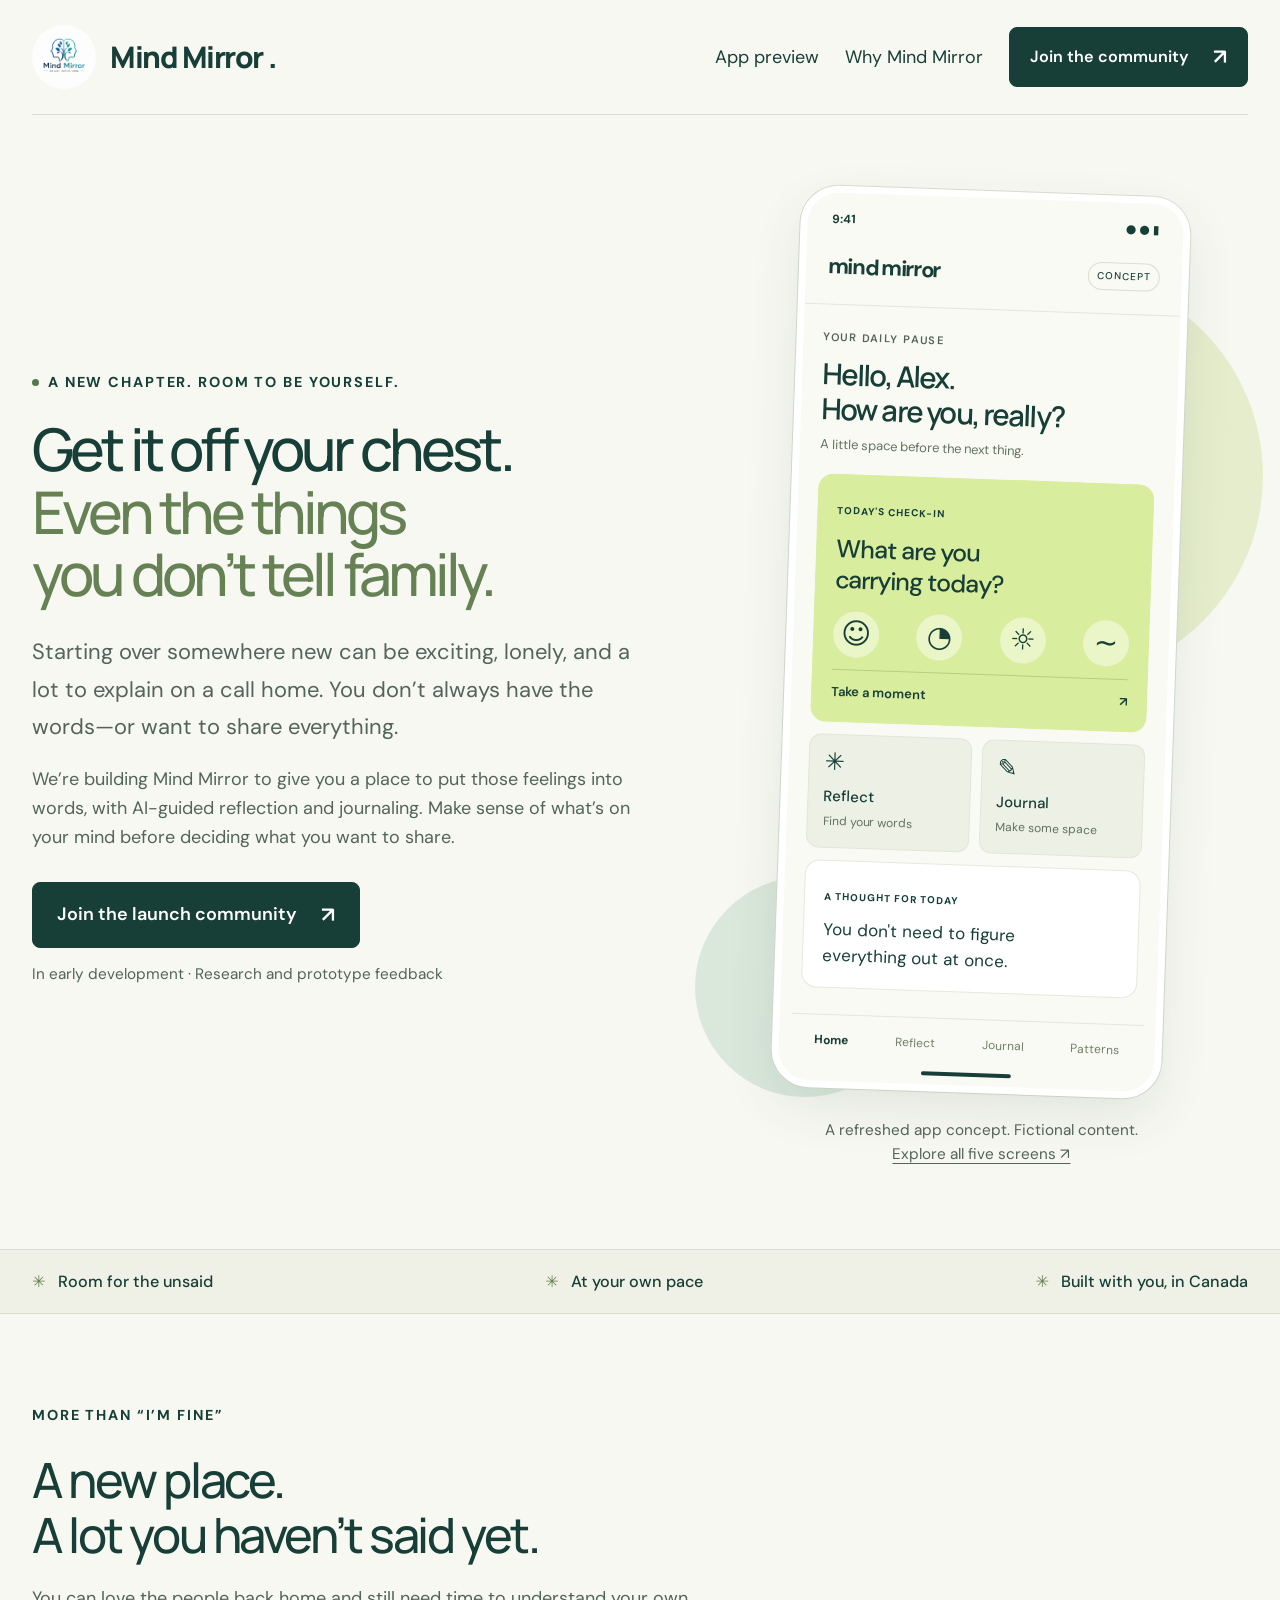
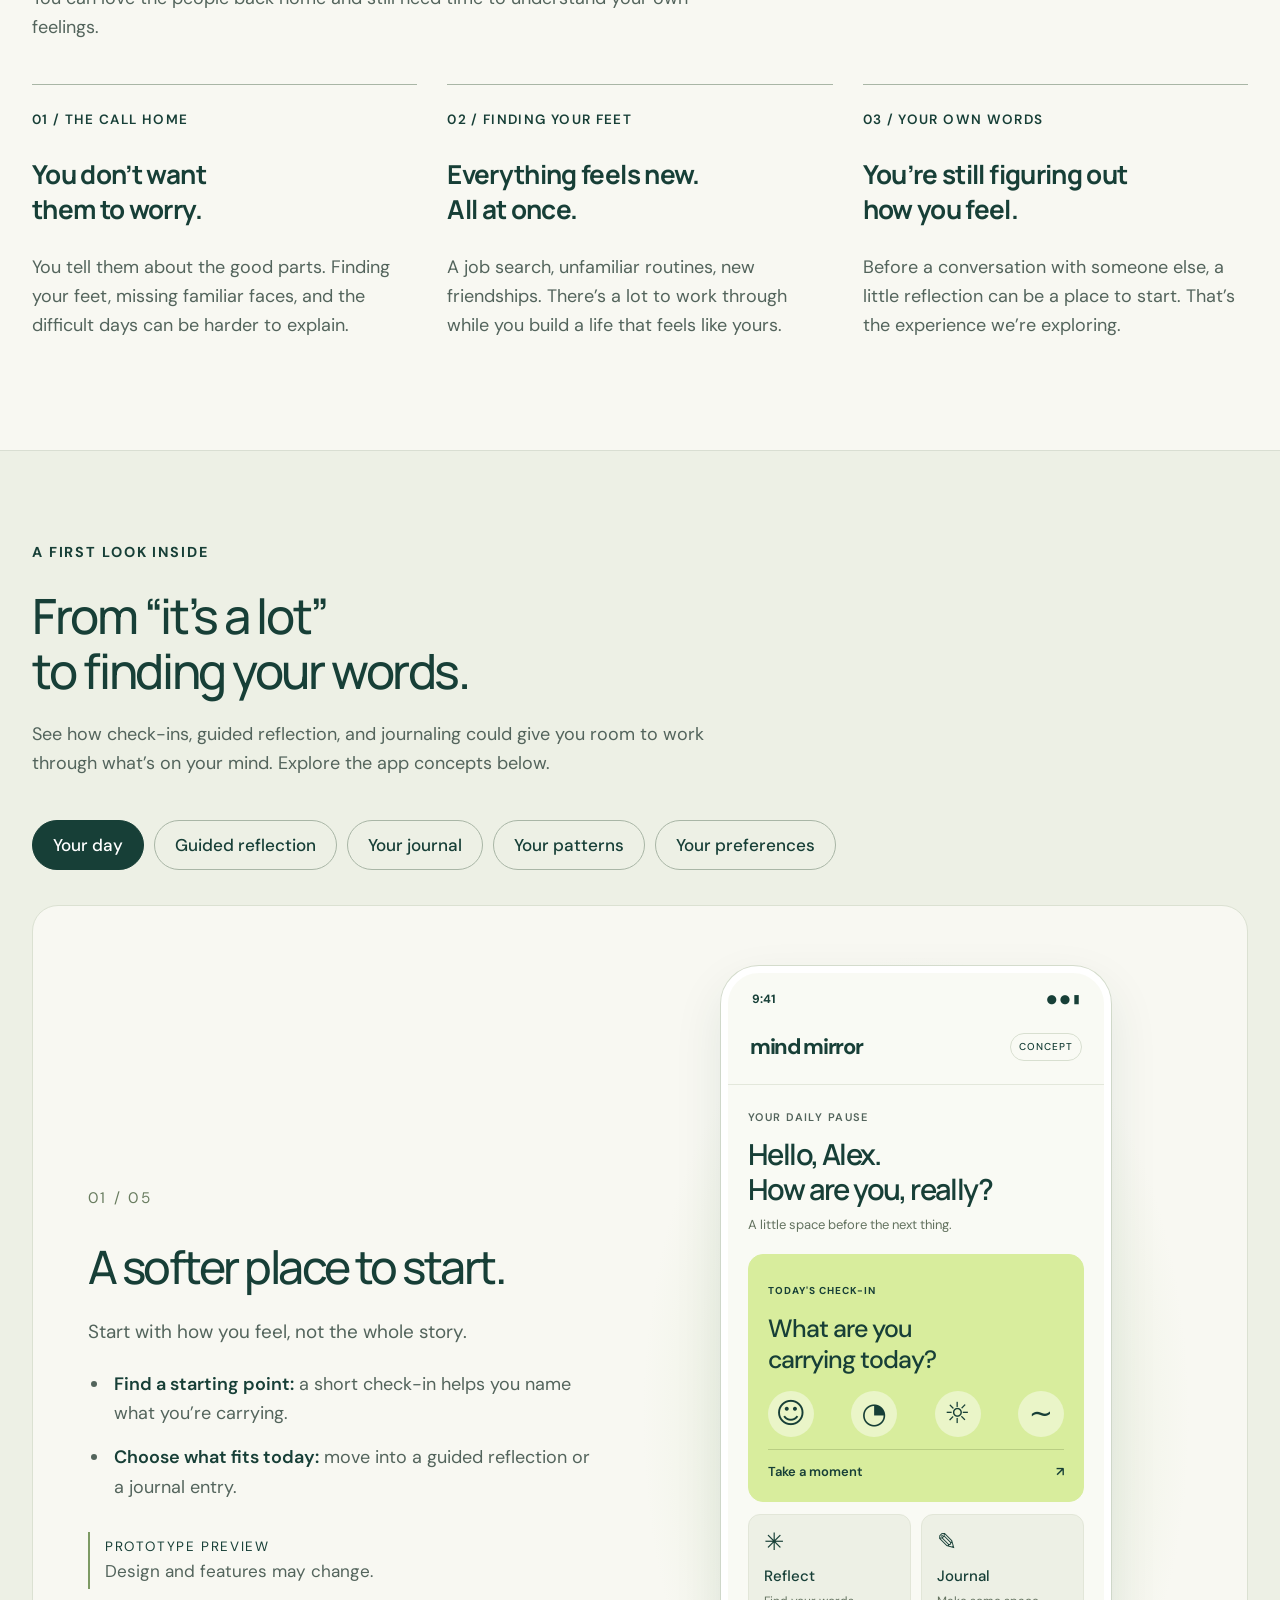
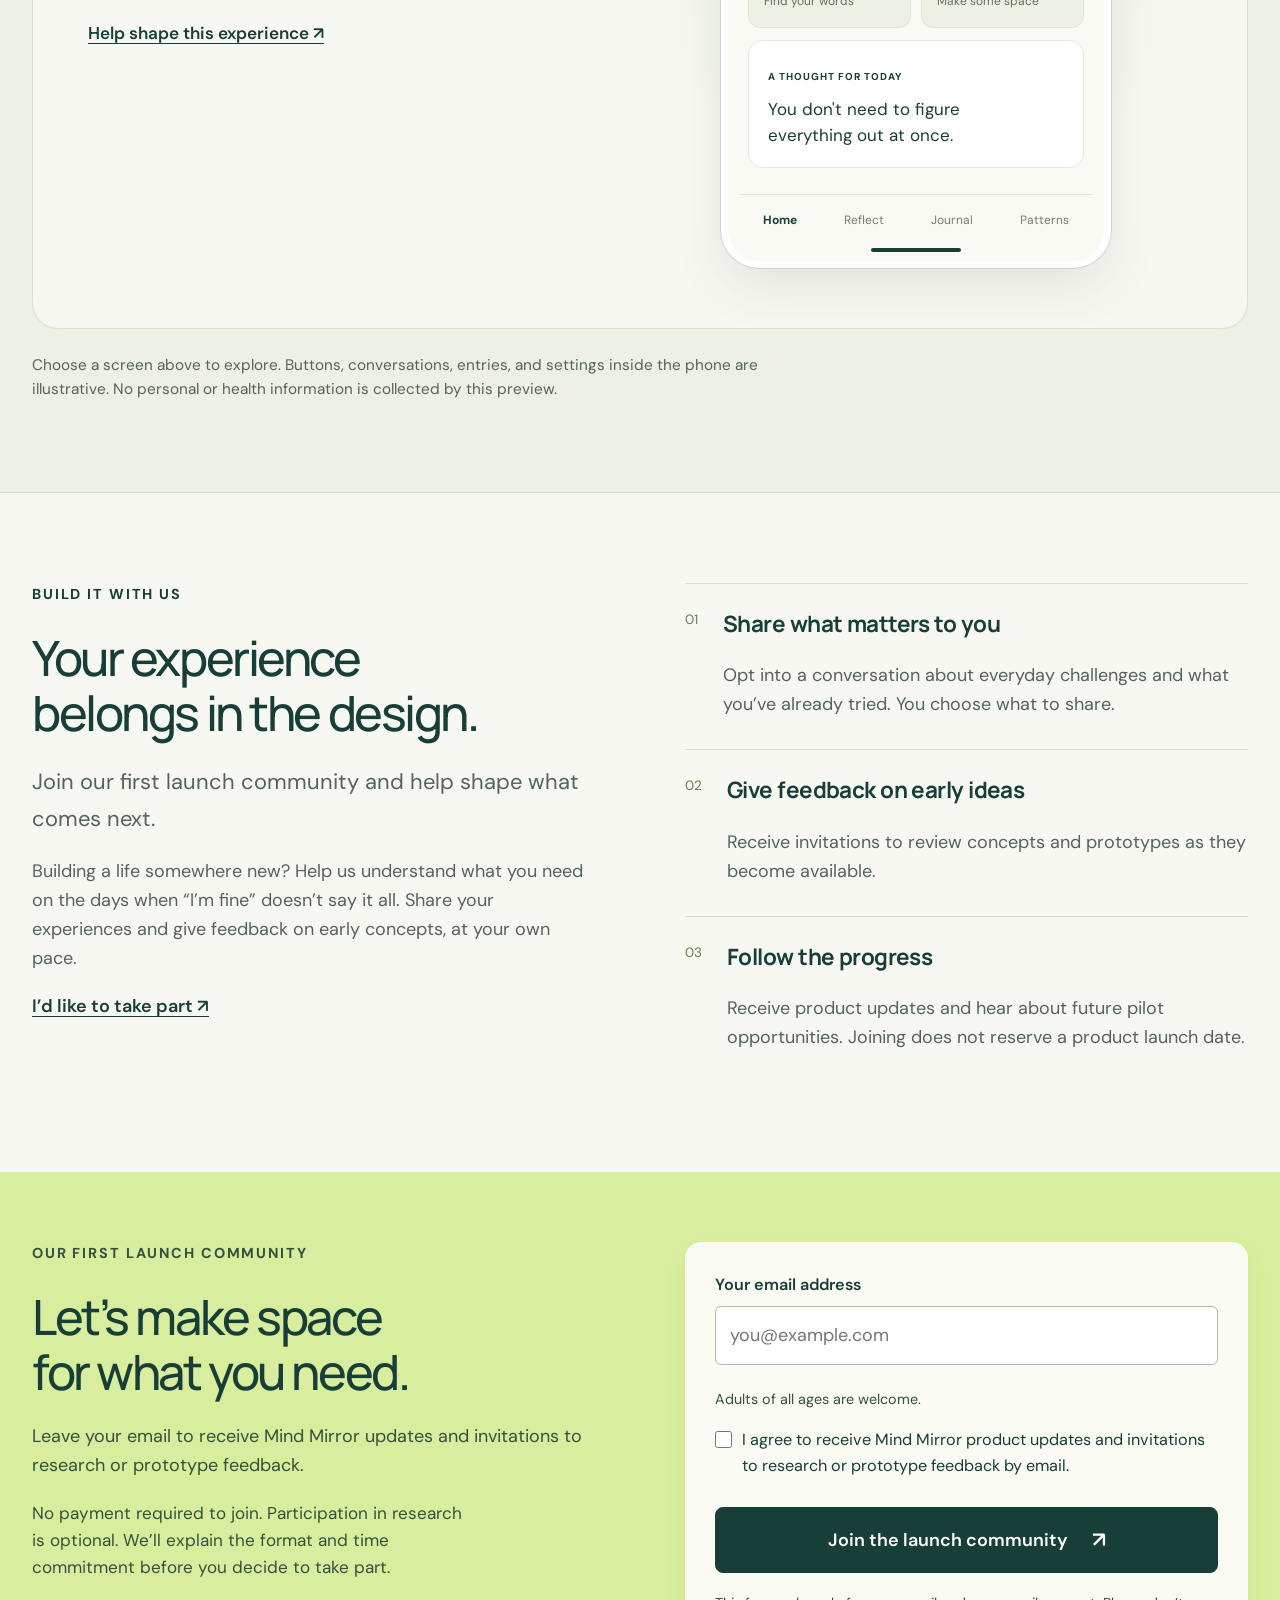
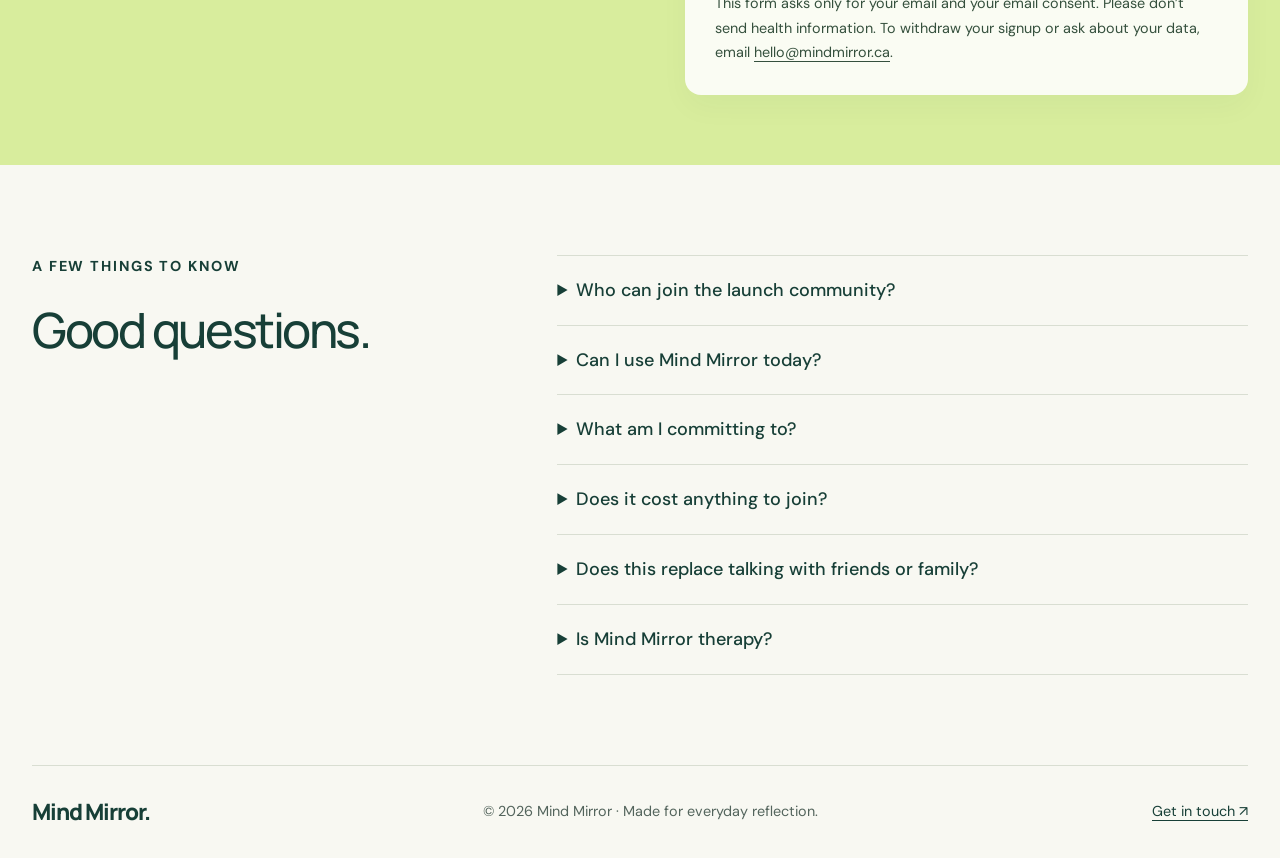
==== commit 675fe8ba: "Add files via upload" ====
--- a/index.html
+++ b/index.html
@@ -3,8 +3,8 @@
 <head>
   <meta charset="utf-8">
   <meta name="viewport" content="width=device-width, initial-scale=1">
-  <title>Mind Mirror | Make space for yourself</title>
-  <meta name="description" content="Help shape an everyday mental wellness companion for adults across Canada. All adult age groups are welcome, with dedicated programs being planned for ages 18–34.">
+  <title>Mind Mirror | Space for what is on your mind</title>
+  <meta name="description" content="Starting over somewhere new? Help shape Mind Mirror, an AI-guided reflection companion for the things that are hard to share with family. Join our launch community.">
   <meta name="theme-color" content="#173f37">
   <link rel="icon" href="mind-mirror-logo.jpeg">
   <link rel="stylesheet" href="styles.css">
@@ -13,41 +13,29 @@
   <a class="skip" href="#main">Skip to content</a>
   <header class="nav wrap">
     <a class="brand" href="index.html"><img src="mind-mirror-logo.jpeg" alt="" width="44" height="44">Mind Mirror<span class="brand-dot">.</span></a>
-    <nav aria-label="Main navigation"><a href="#app-preview">App preview</a><a href="employers.html">For employers</a><a class="button small" href="#join">Join the community <span aria-hidden="true">↗</span></a></nav>
+    <nav aria-label="Main navigation"><a href="#app-preview">App preview</a><a href="#everyday">Why Mind Mirror</a><a class="button small" href="#join">Join the community <span aria-hidden="true">↗</span></a></nav>
   </header>
   <main id="main">
     <section class="hero wrap">
       <div class="hero-copy">
-        <p class="eyebrow"><span class="dot"></span> For adults across Canada</p>
-        <h1>A lot on your mind.<br><em>A little space<br>for you.</em></h1>
-        <p class="lead">Work, money, relationships, figuring out what’s next. It can be a lot to carry.</p>
-        <p>We’re building Mind Mirror: an AI-guided mental wellness companion for everyday check-ins and reflection. Help us shape it around what you actually need.</p>
+        <p class="eyebrow"><span class="dot"></span> A new chapter. Room to be yourself.</p>
+        <h1>Get it off your chest.<br><em>Even the things<br>you don’t tell family.</em></h1>
+        <p class="lead">Starting over somewhere new can be exciting, lonely, and a lot to explain on a call home. You don’t always have the words—or want to share everything.</p>
+        <p>We’re building Mind Mirror to give you a place to put those feelings into words, with AI-guided reflection and journaling. Make sense of what’s on your mind before deciding what you want to share.</p>
         <a class="button" href="#join">Join the launch community <span aria-hidden="true">↗</span></a>
         <p class="micro">In early development · Research and prototype feedback</p>
       </div>
       <div class="concept-area refreshed-hero"><div class="orb orb-one"></div><div class="orb orb-two"></div><div class="app-device"><div class="app-status"><span>9:41</span><span aria-hidden="true">&#9679; &#9679; &#9646;</span></div><div class="app-brand">mind mirror<span>CONCEPT</span></div><div class="app-content"><p class="app-kicker">YOUR DAILY PAUSE</p><h3>Hello, Alex.<br>How are you, really?</h3><p class="app-sub">A little space before the next thing.</p><div class="app-card lime"><span class="app-small">TODAY'S CHECK-IN</span><h4>What are you<br>carrying today?</h4><div class="app-faces"><span>&#9786;</span><span>&#9684;</span><span>&#9788;</span><span>&#8764;</span></div><div class="app-faux-action">Take a moment <span>&#8599;</span></div></div><div class="app-twin"><div><span class="app-symbol">&#10035;</span><b>Reflect</b><small>Find your words</small></div><div><span class="app-symbol">&#9998;</span><b>Journal</b><small>Make some space</small></div></div><div class="app-card"><span class="app-small">A THOUGHT FOR TODAY</span><p class="app-quote">You don't need to figure<br>everything out at once.</p></div></div><div class="app-nav" aria-hidden="true"><span class="current">Home</span><span class="">Reflect</span><span class="">Journal</span><span class="">Patterns</span></div><div class="app-homebar"></div></div><p class="concept-caption">A refreshed app concept. Fictional content.<br><a href="#app-preview">Explore all five screens &#8599;</a></p></div>
     </section>
-    <div class="strip"><div class="wrap"><span>Built around everyday life</span><span>Shaped by your experiences</span><span>Starting in Canada</span></div></div>
-<section class="prototype-section" id="app-preview"><div class="section wrap"><div class="section-heading"><p class="eyebrow">A first look inside</p><h2>Small moments.<br>Designed around you.</h2><p>Explore a refreshed vision for Mind Mirror. These are interactive screen previews with fictional content, not a working wellness app.</p></div><div class="preview-choices" aria-label="Choose a prototype screen"><button type="button" data-screen="home" aria-pressed="true" aria-controls="screen-home">Your day</button><button type="button" data-screen="reflect" aria-pressed="false" aria-controls="screen-reflect">Guided reflection</button><button type="button" data-screen="journal" aria-pressed="false" aria-controls="screen-journal">Your journal</button><button type="button" data-screen="patterns" aria-pressed="false" aria-controls="screen-patterns">Your patterns</button><button type="button" data-screen="preferences" aria-pressed="false" aria-controls="screen-preferences">Your preferences</button></div><div class="preview-panel" id="screen-home" ><div class="preview-story"><span class="preview-count">01 / 05</span><h3>A softer place to start.</h3><p>A home screen that makes the next step easy: check in, reflect, or come back to a journal entry. The focus is on how you feel, without a clinical score.</p><div class="preview-note">PROTOTYPE PREVIEW<br><span>Design and features may change.</span></div><a class="text-link" href="#join">Help shape this experience &#8599;</a></div><div class="preview-stage"><div class="app-device"><div class="app-status"><span>9:41</span><span aria-hidden="true">&#9679; &#9679; &#9646;</span></div><div class="app-brand">mind mirror<span>CONCEPT</span></div><div class="app-content"><p class="app-kicker">YOUR DAILY PAUSE</p><h3>Hello, Alex.<br>How are you, really?</h3><p class="app-sub">A little space before the next thing.</p><div class="app-card lime"><span class="app-small">TODAY'S CHECK-IN</span><h4>What are you<br>carrying today?</h4><div class="app-faces"><span>&#9786;</span><span>&#9684;</span><span>&#9788;</span><span>&#8764;</span></div><div class="app-faux-action">Take a moment <span>&#8599;</span></div></div><div class="app-twin"><div><span class="app-symbol">&#10035;</span><b>Reflect</b><small>Find your words</small></div><div><span class="app-symbol">&#9998;</span><b>Journal</b><small>Make some space</small></div></div><div class="app-card"><span class="app-small">A THOUGHT FOR TODAY</span><p class="app-quote">You don't need to figure<br>everything out at once.</p></div></div><div class="app-nav" aria-hidden="true"><span class="current">Home</span><span class="">Reflect</span><span class="">Journal</span><span class="">Patterns</span></div><div class="app-homebar"></div></div></div></div><div class="preview-panel" id="screen-reflect" hidden><div class="preview-story"><span class="preview-count">02 / 05</span><h3>Find the words.<br>At your own pace.</h3><p>A calmer conversation layout for exploring what is on your mind. This scripted example shows the proposed reflection experience; it is not a live AI chat.</p><div class="preview-note">PROTOTYPE PREVIEW<br><span>Design and features may change.</span></div><a class="text-link" href="#join">Help shape this experience &#8599;</a></div><div class="preview-stage"><div class="app-device"><div class="app-status"><span>9:41</span><span aria-hidden="true">&#9679; &#9679; &#9646;</span></div><div class="app-brand">mind mirror<span>CONCEPT</span></div><div class="app-content"><p class="app-kicker">GUIDED REFLECTION</p><h3>Start where you are.</h3><p class="app-sub">One thought at a time.</p><div class="app-chat-label">ILLUSTRATIVE CONVERSATION</div><div class="app-bubble mine">Work has been a lot. I keep thinking about tomorrow.</div><div class="app-bubble">What feels hardest to put down at the end of the day?</div><div class="app-bubble mine">Feeling like I haven't done enough.</div><div class="app-bubble">What is one thing you did today that you want to acknowledge?</div><div class="app-input-example">Your reflection would go here <span>&#8593;</span></div><p class="app-footnote">Static example. No messages are collected.</p></div><div class="app-nav" aria-hidden="true"><span class="">Home</span><span class="current">Reflect</span><span class="">Journal</span><span class="">Patterns</span></div><div class="app-homebar"></div></div></div></div><div class="preview-panel" id="screen-journal" hidden><div class="preview-story"><span class="preview-count">03 / 05</span><h3>Room for the<br>unfinished thoughts.</h3><p>Short entries and optional mood tags make it easy to return to your own words. The refreshed layout keeps writing at the centre, with less visual clutter.</p><div class="preview-note">PROTOTYPE PREVIEW<br><span>Design and features may change.</span></div><a class="text-link" href="#join">Help shape this experience &#8599;</a></div><div class="preview-stage"><div class="app-device"><div class="app-status"><span>9:41</span><span aria-hidden="true">&#9679; &#9679; &#9646;</span></div><div class="app-brand">mind mirror<span>CONCEPT</span></div><div class="app-content"><p class="app-kicker">YOUR JOURNAL</p><h3>A little more space.</h3><p class="app-sub">Your day, in your own words.</p><div class="app-faux-action dark">A new page <span>+</span></div><div class="app-entry"><div><span>TODAY</span><span class="app-pill">A lot on my mind</span></div><h4>Closing the laptop</h4><p>I finished the presentation. Tomorrow can wait until tomorrow.</p></div><div class="app-entry"><div><span>YESTERDAY</span><span class="app-pill light">A little lighter</span></div><h4>A walk without a plan</h4><p>Getting outside after lunch gave me a moment to myself.</p></div><div class="app-entry"><div><span>MONDAY</span><span class="app-pill light">Taking it slowly</span></div><h4>Starting small</h4><p>Today, doing one thing at a time felt like enough.</p></div><p class="app-footnote">Fictional entries for this design preview.</p></div><div class="app-nav" aria-hidden="true"><span class="">Home</span><span class="">Reflect</span><span class="current">Journal</span><span class="">Patterns</span></div><div class="app-homebar"></div></div></div></div><div class="preview-panel" id="screen-patterns" hidden><div class="preview-story"><span class="preview-count">04 / 05</span><h3>Look back<br>with curiosity.</h3><p>A gentle overview of self-reported check-ins, paired with a reflection prompt. The sample uses words rather than a medical-looking wellness score or diagnosis.</p><div class="preview-note">PROTOTYPE PREVIEW<br><span>Design and features may change.</span></div><a class="text-link" href="#join">Help shape this experience &#8599;</a></div><div class="preview-stage"><div class="app-device"><div class="app-status"><span>9:41</span><span aria-hidden="true">&#9679; &#9679; &#9646;</span></div><div class="app-brand">mind mirror<span>CONCEPT</span></div><div class="app-content"><p class="app-kicker">YOUR PATTERNS</p><h3>A week in moments.</h3><p class="app-sub">There is room for the ups and downs.</p><div class="app-card"><div class="app-card-title"><b>Recent check-ins</b><span class="app-pill light">Sample week</span></div><div class="mood-week" aria-label="Fictional check-ins: Monday busy, Tuesday steady, Wednesday tired, Thursday lighter, Friday steady"><div><i style="--mood:52%"></i><span>M</span><small>Busy</small></div><div><i style="--mood:70%"></i><span>T</span><small>Steady</small></div><div><i style="--mood:40%"></i><span>W</span><small>Tired</small></div><div><i style="--mood:90%"></i><span>T</span><small>Lighter</small></div><div><i style="--mood:70%"></i><span>F</span><small>Steady</small></div></div><p class="app-footnote">Illustrative mood labels, not a clinical scale.</p></div><div class="app-card lime"><span class="app-small">A PROMPT TO EXPLORE</span><h4>What made space<br>for a lighter moment?</h4><p>Think about a routine, a person, or a pause you might return to.</p></div><p class="app-footnote">Fictional data. No personal analysis is performed.</p></div><div class="app-nav" aria-hidden="true"><span class="">Home</span><span class="">Reflect</span><span class="">Journal</span><span class="current">Patterns</span></div><div class="app-homebar"></div></div></div></div><div class="preview-panel" id="screen-preferences" hidden><div class="preview-story"><span class="preview-count">05 / 05</span><h3>An experience<br>that fits your day.</h3><p>A focused settings concept for reminders and account choices. These controls are illustrative; actual data handling and account features will be defined before a pilot.</p><div class="preview-note">PROTOTYPE PREVIEW<br><span>Design and features may change.</span></div><a class="text-link" href="#join">Help shape this experience &#8599;</a></div><div class="preview-stage"><div class="app-device"><div class="app-status"><span>9:41</span><span aria-hidden="true">&#9679; &#9679; &#9646;</span></div><div class="app-brand">mind mirror<span>CONCEPT</span></div><div class="app-content"><p class="app-kicker">YOUR SPACE</p><div class="app-person"><span>A</span><div><h3>Alex</h3><p>Making room for yourself.</p></div></div><div class="app-card"><span class="app-small">YOUR RHYTHM</span><div class="app-setting"><div><b>Gentle reminders</b><small>A moment to check in</small></div><span class="app-toggle" aria-label="Illustrative enabled toggle"></span></div><div class="app-setting"><div><b>Preferred time</b><small>After the workday</small></div><span>6:00 pm</span></div><div class="app-setting"><div><b>Language</b><small>Concept setting</small></div><span>English</span></div></div><div class="app-card"><span class="app-small">YOUR ACCOUNT</span><div class="app-setting"><b>Data &amp; preferences</b><span>&#8599;</span></div><div class="app-setting"><b>Help &amp; feedback</b><span>&#8599;</span></div></div><p class="app-footnote">Example settings only. No account is created.</p></div><div class="app-nav" aria-hidden="true"><span class="current">Home</span><span class="">Reflect</span><span class="">Journal</span><span class="">Patterns</span></div><div class="app-homebar"></div></div></div></div><p class="preview-disclosure">Choose a screen above to explore. Buttons, conversations, entries, and settings inside the phone are illustrative. No personal or health information is collected by this preview.</p></div></section>
-    <section class="section wrap" id="everyday">
-      <div class="section-heading"><p class="eyebrow">Sound familiar?</p><h2>Life doesn’t always leave<br>room to check in.</h2><p>These are some of the everyday moments we want to understand better.</p></div>
-      <div class="grid three">
-        <article class="plain-card"><span class="number">01 / WORK & STUDY</span><h3>Your day ends.<br>Your thoughts don’t.</h3><p>The deadline is done, but you’re still thinking about everything that comes next.</p></article>
-        <article class="plain-card"><span class="number">02 / LIFE IN BETWEEN</span><h3>Everyone seems to<br>have it figured out.</h3><p>Career decisions, money, relationships. You’re finding your own way through it all.</p></article>
-        <article class="plain-card"><span class="number">03 / MAKING SPACE</span><h3>You want to check in.<br>Where do you start?</h3><p>Putting how you feel into words can be its own challenge, especially on a busy day.</p></article>
-      </div>
-    </section>
-    <section class="idea-section" id="how-it-works"><div class="section wrap">
-      <div class="section-heading"><p class="eyebrow">The idea we’re exploring</p><h2>A small check-in.<br>A clearer picture of your day.</h2><p>Our first concept focuses on three simple steps. Your feedback will help us decide what to build.</p></div>
-      <div class="grid three steps">
-        <article><span class="step">1</span><h3>Put it into words</h3><p>Explore short, guided prompts to describe what’s on your mind.</p></article>
-        <article><span class="step">2</span><h3>Make room to reflect</h3><p>Explore AI-guided reflection to help you organize your thoughts and notice patterns.</p></article>
-        <article><span class="step">3</span><h3>Find your next small step</h3><p>Explore journaling prompts and everyday wellbeing resources that fit your needs.</p></article>
-      </div>
-      <p class="scope-note">Mind Mirror is in early development. It is not a clinical service, diagnostic tool, or replacement for professional care.</p>
-    </div></section>
+    <div class="strip"><div class="wrap"><span>Room for the unsaid</span><span>At your own pace</span><span>Built with you, in Canada</span></div></div>
+<section class="section wrap" id="everyday">
+<div class="section-heading"><p class="eyebrow">More than “I’m fine”</p><h2>A new place.<br>A lot you haven’t said yet.</h2><p>You can love the people back home and still need time to understand your own feelings.</p></div>
+<div class="grid three"><article class="plain-card"><span class="number">01 / THE CALL HOME</span><h3>You don’t want<br>them to worry.</h3><p>You tell them about the good parts. Finding your feet, missing familiar faces, and the difficult days can be harder to explain.</p></article><article class="plain-card"><span class="number">02 / FINDING YOUR FEET</span><h3>Everything feels new.<br>All at once.</h3><p>A job search, unfamiliar routines, new friendships. There’s a lot to work through while you build a life that feels like yours.</p></article><article class="plain-card"><span class="number">03 / YOUR OWN WORDS</span><h3>You’re still figuring out<br>how you feel.</h3><p>Before a conversation with someone else, a little reflection can be a place to start. That’s the experience we’re exploring.</p></article></div></section>
+<section class="prototype-section" id="app-preview"><div class="section wrap"><div class="section-heading"><p class="eyebrow">A first look inside</p><h2>From “it’s a lot”<br>to finding your words.</h2><p>See how check-ins, guided reflection, and journaling could give you room to work through what’s on your mind. Explore the app concepts below.</p></div><div class="preview-choices" aria-label="Choose a prototype screen"><button type="button" data-screen="home" aria-pressed="true" aria-controls="screen-home">Your day</button><button type="button" data-screen="reflect" aria-pressed="false" aria-controls="screen-reflect">Guided reflection</button><button type="button" data-screen="journal" aria-pressed="false" aria-controls="screen-journal">Your journal</button><button type="button" data-screen="patterns" aria-pressed="false" aria-controls="screen-patterns">Your patterns</button><button type="button" data-screen="preferences" aria-pressed="false" aria-controls="screen-preferences">Your preferences</button></div><div class="preview-panel" id="screen-home" ><div class="preview-story"><span class="preview-count">01 / 05</span><h3>A softer place to start.</h3><p>Start with how you feel, not the whole story.</p><ul class="benefit-list"><li><strong>Find a starting point:</strong> a short check-in helps you name what you’re carrying.</li><li><strong>Choose what fits today:</strong> move into a guided reflection or a journal entry.</li></ul><div class="preview-note">PROTOTYPE PREVIEW<br><span>Design and features may change.</span></div><a class="text-link" href="#join">Help shape this experience &#8599;</a></div><div class="preview-stage"><div class="app-device"><div class="app-status"><span>9:41</span><span aria-hidden="true">&#9679; &#9679; &#9646;</span></div><div class="app-brand">mind mirror<span>CONCEPT</span></div><div class="app-content"><p class="app-kicker">YOUR DAILY PAUSE</p><h3>Hello, Alex.<br>How are you, really?</h3><p class="app-sub">A little space before the next thing.</p><div class="app-card lime"><span class="app-small">TODAY'S CHECK-IN</span><h4>What are you<br>carrying today?</h4><div class="app-faces"><span>&#9786;</span><span>&#9684;</span><span>&#9788;</span><span>&#8764;</span></div><div class="app-faux-action">Take a moment <span>&#8599;</span></div></div><div class="app-twin"><div><span class="app-symbol">&#10035;</span><b>Reflect</b><small>Find your words</small></div><div><span class="app-symbol">&#9998;</span><b>Journal</b><small>Make some space</small></div></div><div class="app-card"><span class="app-small">A THOUGHT FOR TODAY</span><p class="app-quote">You don't need to figure<br>everything out at once.</p></div></div><div class="app-nav" aria-hidden="true"><span class="current">Home</span><span class="">Reflect</span><span class="">Journal</span><span class="">Patterns</span></div><div class="app-homebar"></div></div></div></div><div class="preview-panel" id="screen-reflect" hidden><div class="preview-story"><span class="preview-count">02 / 05</span><h3>Find the words.<br>At your own pace.</h3><p>Put the hard-to-share thoughts into words.</p><ul class="benefit-list"><li><strong>Start without a perfect explanation:</strong> simple prompts help you begin.</li><li><strong>Work through one thought at a time:</strong> the proposed AI-guided conversation offers a question to reflect on.</li></ul><div class="preview-note">PROTOTYPE PREVIEW<br><span>Design and features may change.</span></div><a class="text-link" href="#join">Help shape this experience &#8599;</a></div><div class="preview-stage"><div class="app-device"><div class="app-status"><span>9:41</span><span aria-hidden="true">&#9679; &#9679; &#9646;</span></div><div class="app-brand">mind mirror<span>CONCEPT</span></div><div class="app-content"><p class="app-kicker">GUIDED REFLECTION</p><h3>Start where you are.</h3><p class="app-sub">One thought at a time.</p><div class="app-chat-label">ILLUSTRATIVE CONVERSATION</div><div class="app-bubble mine">Mum asked how I am. I said fine, but I really miss home.</div><div class="app-bubble">What do you wish you could put into words about today?</div><div class="app-bubble mine">I'm excited to be here, but I haven't found my people yet.</div><div class="app-bubble">What is one small moment that helped this place feel more familiar?</div><div class="app-input-example">Your reflection would go here <span>&#8593;</span></div><p class="app-footnote">Static example. No messages are collected.</p></div><div class="app-nav" aria-hidden="true"><span class="">Home</span><span class="current">Reflect</span><span class="">Journal</span><span class="">Patterns</span></div><div class="app-homebar"></div></div></div></div><div class="preview-panel" id="screen-journal" hidden><div class="preview-story"><span class="preview-count">03 / 05</span><h3>Room for the<br>unfinished thoughts.</h3><p>A place for what you left out of the call.</p><ul class="benefit-list"><li><strong>Write in your own words:</strong> capture the things you’re still making sense of.</li><li><strong>Come back when you’re ready:</strong> dated entries and mood tags help you revisit a moment.</li></ul><div class="preview-note">PROTOTYPE PREVIEW<br><span>Design and features may change.</span></div><a class="text-link" href="#join">Help shape this experience &#8599;</a></div><div class="preview-stage"><div class="app-device"><div class="app-status"><span>9:41</span><span aria-hidden="true">&#9679; &#9679; &#9646;</span></div><div class="app-brand">mind mirror<span>CONCEPT</span></div><div class="app-content"><p class="app-kicker">YOUR JOURNAL</p><h3>A little more space.</h3><p class="app-sub">Your day, in your own words.</p><div class="app-faux-action dark">A new page <span>+</span></div><div class="app-entry"><div><span>TODAY</span><span class="app-pill">A lot on my mind</span></div><h4>After the call home</h4><p>I miss the familiar things. I can be glad I came and still miss home.</p></div><div class="app-entry"><div><span>YESTERDAY</span><span class="app-pill light">A little lighter</span></div><h4>A familiar corner</h4><p>I found a cafe I like. A small part of this new place is starting to feel familiar.</p></div><div class="app-entry"><div><span>MONDAY</span><span class="app-pill light">Taking it slowly</span></div><h4>Starting small</h4><p>Today, doing one thing at a time felt like enough.</p></div><p class="app-footnote">Fictional entries for this design preview.</p></div><div class="app-nav" aria-hidden="true"><span class="">Home</span><span class="">Reflect</span><span class="current">Journal</span><span class="">Patterns</span></div><div class="app-homebar"></div></div></div></div><div class="preview-panel" id="screen-patterns" hidden><div class="preview-story"><span class="preview-count">04 / 05</span><h3>Look back<br>with curiosity.</h3><p>Notice what helps you feel more settled.</p><ul class="benefit-list"><li><strong>Look back gently:</strong> see a simple overview of your own check-ins.</li><li><strong>Find something to reflect on:</strong> prompts invite you to notice moments that felt lighter.</li></ul><div class="preview-note">PROTOTYPE PREVIEW<br><span>Design and features may change.</span></div><a class="text-link" href="#join">Help shape this experience &#8599;</a></div><div class="preview-stage"><div class="app-device"><div class="app-status"><span>9:41</span><span aria-hidden="true">&#9679; &#9679; &#9646;</span></div><div class="app-brand">mind mirror<span>CONCEPT</span></div><div class="app-content"><p class="app-kicker">YOUR PATTERNS</p><h3>A week in moments.</h3><p class="app-sub">There is room for the ups and downs.</p><div class="app-card"><div class="app-card-title"><b>Recent check-ins</b><span class="app-pill light">Sample week</span></div><div class="mood-week" aria-label="Fictional check-ins: Monday busy, Tuesday steady, Wednesday tired, Thursday lighter, Friday steady"><div><i style="--mood:52%"></i><span>M</span><small>Busy</small></div><div><i style="--mood:70%"></i><span>T</span><small>Steady</small></div><div><i style="--mood:40%"></i><span>W</span><small>Tired</small></div><div><i style="--mood:90%"></i><span>T</span><small>Lighter</small></div><div><i style="--mood:70%"></i><span>F</span><small>Steady</small></div></div><p class="app-footnote">Illustrative mood labels, not a clinical scale.</p></div><div class="app-card lime"><span class="app-small">A PROMPT TO EXPLORE</span><h4>What made space<br>for a lighter moment?</h4><p>Think about a routine, a person, or a pause you might return to.</p></div><p class="app-footnote">Fictional data. No personal analysis is performed.</p></div><div class="app-nav" aria-hidden="true"><span class="">Home</span><span class="">Reflect</span><span class="">Journal</span><span class="current">Patterns</span></div><div class="app-homebar"></div></div></div></div><div class="preview-panel" id="screen-preferences" hidden><div class="preview-story"><span class="preview-count">05 / 05</span><h3>An experience<br>that fits your day.</h3><p>Make room in a routine that is still taking shape.</p><ul class="benefit-list"><li><strong>Choose a moment that fits:</strong> reminder settings let you explore a time for reflection.</li><li><strong>Keep choices easy to find:</strong> the concept brings account preferences together.</li></ul><div class="preview-note">PROTOTYPE PREVIEW<br><span>Design and features may change.</span></div><a class="text-link" href="#join">Help shape this experience &#8599;</a></div><div class="preview-stage"><div class="app-device"><div class="app-status"><span>9:41</span><span aria-hidden="true">&#9679; &#9679; &#9646;</span></div><div class="app-brand">mind mirror<span>CONCEPT</span></div><div class="app-content"><p class="app-kicker">YOUR SPACE</p><div class="app-person"><span>A</span><div><h3>Alex</h3><p>Making room for yourself.</p></div></div><div class="app-card"><span class="app-small">YOUR RHYTHM</span><div class="app-setting"><div><b>Gentle reminders</b><small>A moment to check in</small></div><span class="app-toggle" aria-label="Illustrative enabled toggle"></span></div><div class="app-setting"><div><b>Preferred time</b><small>After the workday</small></div><span>6:00 pm</span></div><div class="app-setting"><div><b>Language</b><small>Concept setting</small></div><span>English</span></div></div><div class="app-card"><span class="app-small">YOUR ACCOUNT</span><div class="app-setting"><b>Data &amp; preferences</b><span>&#8599;</span></div><div class="app-setting"><b>Help &amp; feedback</b><span>&#8599;</span></div></div><p class="app-footnote">Example settings only. No account is created.</p></div><div class="app-nav" aria-hidden="true"><span class="current">Home</span><span class="">Reflect</span><span class="">Journal</span><span class="">Patterns</span></div><div class="app-homebar"></div></div></div></div><p class="preview-disclosure">Choose a screen above to explore. Buttons, conversations, entries, and settings inside the phone are illustrative. No personal or health information is collected by this preview.</p></div></section>
+    
+
     <section class="section wrap community" id="community">
-      <div><p class="eyebrow">Build it with us</p><h2>Your experience<br>belongs in the design.</h2><p class="lead">Join our first launch community and help shape what comes next.</p><p>We welcome adults of all ages across Canada who want a say in how everyday mental wellness tools are built. We’re also planning dedicated programs for young adults aged 18–34, with a focus on the transitions and pressures of early adult life.</p><a class="text-link" href="#join">I’d like to take part <span aria-hidden="true">↗</span></a></div>
+      <div><p class="eyebrow">Build it with us</p><h2>Your experience<br>belongs in the design.</h2><p class="lead">Join our first launch community and help shape what comes next.</p><p>Building a life somewhere new? Help us understand what you need on the days when “I’m fine” doesn’t say it all. Share your experiences and give feedback on early concepts, at your own pace.</p><a class="text-link" href="#join">I’d like to take part <span aria-hidden="true">↗</span></a></div>
       <div class="community-list">
         <article><span>01</span><div><h3>Share what matters to you</h3><p>Opt into a conversation about everyday challenges and what you’ve already tried. You choose what to share.</p></div></article>
         <article><span>02</span><div><h3>Give feedback on early ideas</h3><p>Receive invitations to review concepts and prototypes as they become available.</p></div></article>
@@ -61,22 +49,20 @@
         <p hidden><label>Leave this empty: <input name="bot-field" tabindex="-1" autocomplete="off"></label></p>
         <label for="email">Your email address</label>
         <input id="email" name="email" type="email" autocomplete="email" placeholder="you@example.com" required maxlength="254">
-        <p class="form-note">Adults of all ages are welcome. You do not need to be aged 18–34 to join.</p>
+        <p class="form-note">Adults of all ages are welcome.</p>
         <label class="check"><input type="checkbox" name="consent" value="updates-and-research-invitations" required><span>I agree to receive Mind Mirror product updates and invitations to research or prototype feedback by email.</span></label>
         <button class="button" type="submit">Join the launch community <span aria-hidden="true">↗</span></button>
         <p class="form-note">This form asks only for your email and your email consent. Please don’t send health information. To withdraw your signup or ask about your data, email <a href="mailto:hello@mindmirror.ca">hello@mindmirror.ca</a>.</p>
       </form>
     </div></section>
     <section class="section wrap faq" id="questions"><div><p class="eyebrow">A few things to know</p><h2>Good questions.</h2></div><div>
-      <details><summary>Who can join the launch community?</summary><p>Adults of all ages across Canada are welcome. Our planned programs for ages 18–34 are a particular focus, not an age restriction on the community. You do not need to provide your age when signing up.</p></details>
-      <details><summary>Why a particular focus on young adults?</summary><p>Statistics Canada’s analysis of 2022 data found that some of the largest increases in mood and anxiety disorders over the previous decade were among young people, particularly women aged 15–24. This supports paying particular attention to younger people alongside adults at other life stages. Mind Mirror’s planned 18–34 programs are our chosen focus; that age range is not the study’s reported age group.</p><p><a href="https://www150.statcan.gc.ca/n1/daily-quotidien/230922/dq230922b-eng.htm">Read the Statistics Canada study summary (2023)</a>.</p></details>
+      <details><summary>Who can join the launch community?</summary><p>Adults across Canada are welcome. Our early research focuses on the experience of building a life somewhere new. You can join without sharing your age or immigration status.</p></details>
       <details><summary>Can I use Mind Mirror today?</summary><p>The product is in early development. This signup is for the launch community, research invitations, and updates. A public launch date has not been announced.</p></details>
       <details><summary>What am I committing to?</summary><p>You’re signing up for emails. Any research or prototype session is optional, and you’ll receive details before deciding whether to participate.</p></details>
       <details><summary>Does it cost anything to join?</summary><p>No payment is required to join the launch community. Future product and pilot pricing have not been announced.</p></details>
+      <details><summary>Does this replace talking with friends or family?</summary><p>No. We’re exploring a space to reflect before, between, or alongside conversations with people you trust. You decide what you want to discuss with them.</p></details>
       <details><summary>Is Mind Mirror therapy?</summary><p>No. We’re exploring an everyday reflection and mental wellness tool. Mind Mirror is not a clinical service and does not provide diagnosis, treatment, or crisis support.</p></details>
-      <details><summary>Can my workplace take part?</summary><p>We’re also speaking with small and medium-sized employers in tech, healthcare, and finance about potential pilots. <a href="employers.html">Explore the employer page</a>.</p></details>
     </div></section>
-    <aside class="employer-banner wrap"><div><p class="eyebrow">For employers</p><h3>Help shape a workplace pilot.</h3><p>For SMEs in tech, healthcare, and finance.</p></div><a class="button outline" href="employers.html">Explore workplace pilots <span aria-hidden="true">↗</span></a></aside>
   </main>
   <footer class="wrap"><a class="brand" href="index.html">Mind Mirror.</a><p>© 2026 Mind Mirror · Made for everyday reflection.</p><a href="mailto:hello@mindmirror.ca">Get in touch ↗</a></footer>
 <script>
--- a/styles.css
+++ b/styles.css
@@ -89,3 +89,6 @@
 @media(max-width:1100px){.nav nav{gap:16px}.nav .brand{font-size:1.4rem}.hero{gap:35px}.preview-panel{padding:35px;gap:30px}.community,.join-grid{gap:45px}}
 @media(max-width:900px){.wrap{width:calc(100% - 40px)}.nav .brand img{width:56px;height:56px}.nav nav{font-size:.9rem}.nav .button.small{font-size:.82rem;padding:12px 15px}.hero{grid-template-columns:1fr;gap:40px}.hero-copy>p:not(.eyebrow){max-width:680px}.concept-area{max-width:440px;width:100%;margin-inline:auto}.refreshed-hero .app-device{transform:none}.preview-panel{grid-template-columns:1fr;gap:25px}.preview-story>p{max-width:640px}.preview-stage{padding:10px 0}.community,.join-grid,.faq{grid-template-columns:1fr;gap:30px}.three{grid-template-columns:1fr}.strip>.wrap{flex-wrap:wrap}.employer-banner{flex-wrap:wrap}}
 @media(max-width:680px){html{font-size:16px}body{font-size:17px}.wrap{width:calc(100% - 32px)}.nav{flex-wrap:wrap;align-items:center;gap:18px;padding-block:18px}.nav .brand{font-size:1.5rem;gap:10px}.nav .brand img{width:52px;height:52px}.nav nav{width:100%;flex-direction:row;justify-content:space-between;align-items:center;gap:12px;font-size:.95rem}.nav .button.small{font-size:.85rem;padding:11px 13px;gap:8px}.button{font-size:1rem}.hero{padding-block:38px}.hero-copy .eyebrow{font-size:.75rem}.hero-copy>.button{padding-inline:15px}.preview-panel{padding:24px 10px}.preview-story{padding-inline:7px}.preview-choices button{font-size:.88rem;padding:11px 14px}.preview-note span{font-size:.9rem}.app-device{width:350px;border-width:6px}.app-content{padding:20px 13px 12px;min-height:0}.app-brand{padding-inline:15px;font-size:20px}.app-content h3{font-size:27px}.app-card{padding:14px}.app-card h4{font-size:23px}.app-twin>div{padding:12px}.app-twin small{font-size:11px}.app-bubble{font-size:13px;padding:12px}.app-entry{padding:12px}.app-pill{font-size:9px}.app-setting{font-size:12px;gap:8px}.app-card-title b{font-size:12px}.mood-week{gap:5px}.mood-week small{font-size:9px}.app-nav{font-size:11px}.strip>.wrap{font-size:.85rem}.refreshed-hero{padding-inline:0}.form-note{font-size:.82rem}.concept-caption{font-size:.82rem}}
+
+/* Benefit-led homepage copy */
+.benefit-list{padding-left:1.2em;margin:22px 0 28px;color:var(--text);font-size:1rem;line-height:1.65}.benefit-list li{margin-bottom:14px;padding-left:4px}.benefit-list strong{color:var(--ink);font-weight:600}.hero h1{font-size:clamp(2.8rem,4.6vw,4.5rem)}@media(max-width:680px){.hero h1{font-size:clamp(2.5rem,10vw,3.6rem)}.benefit-list{font-size:1rem}}
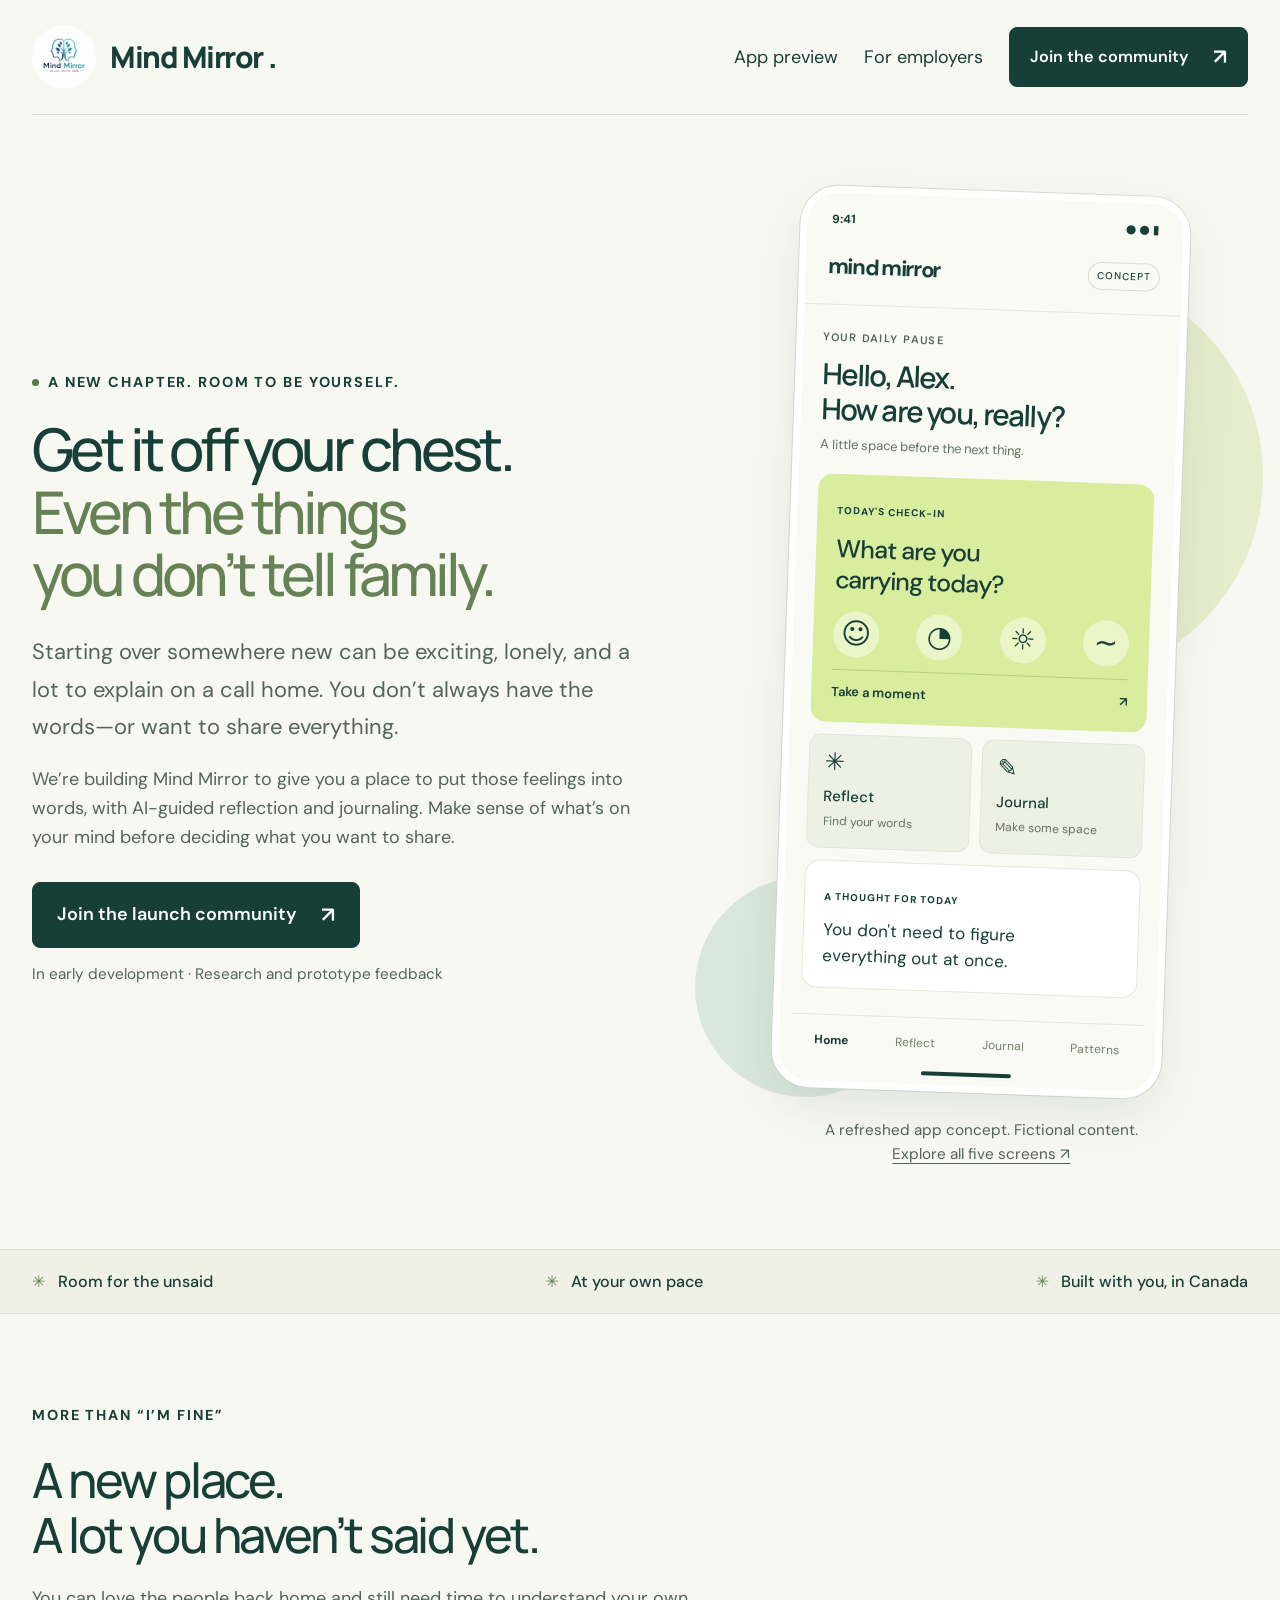
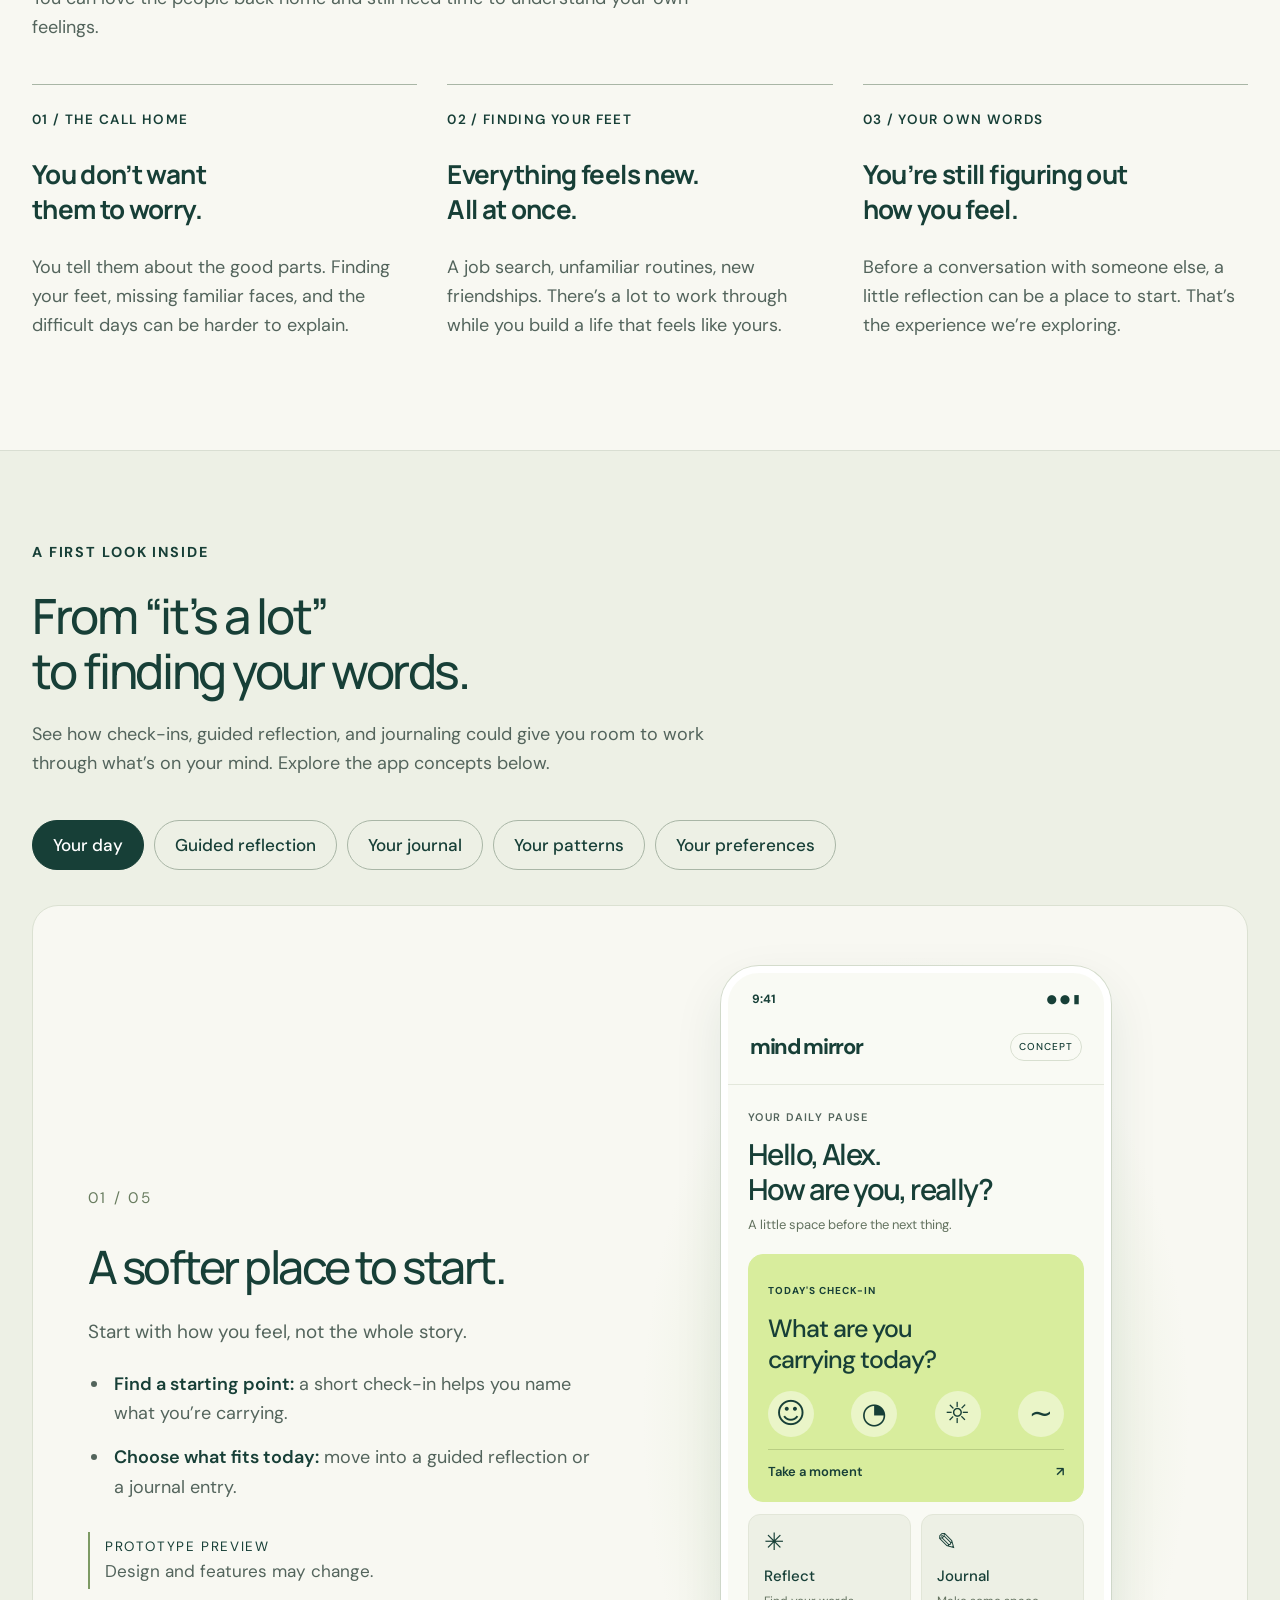
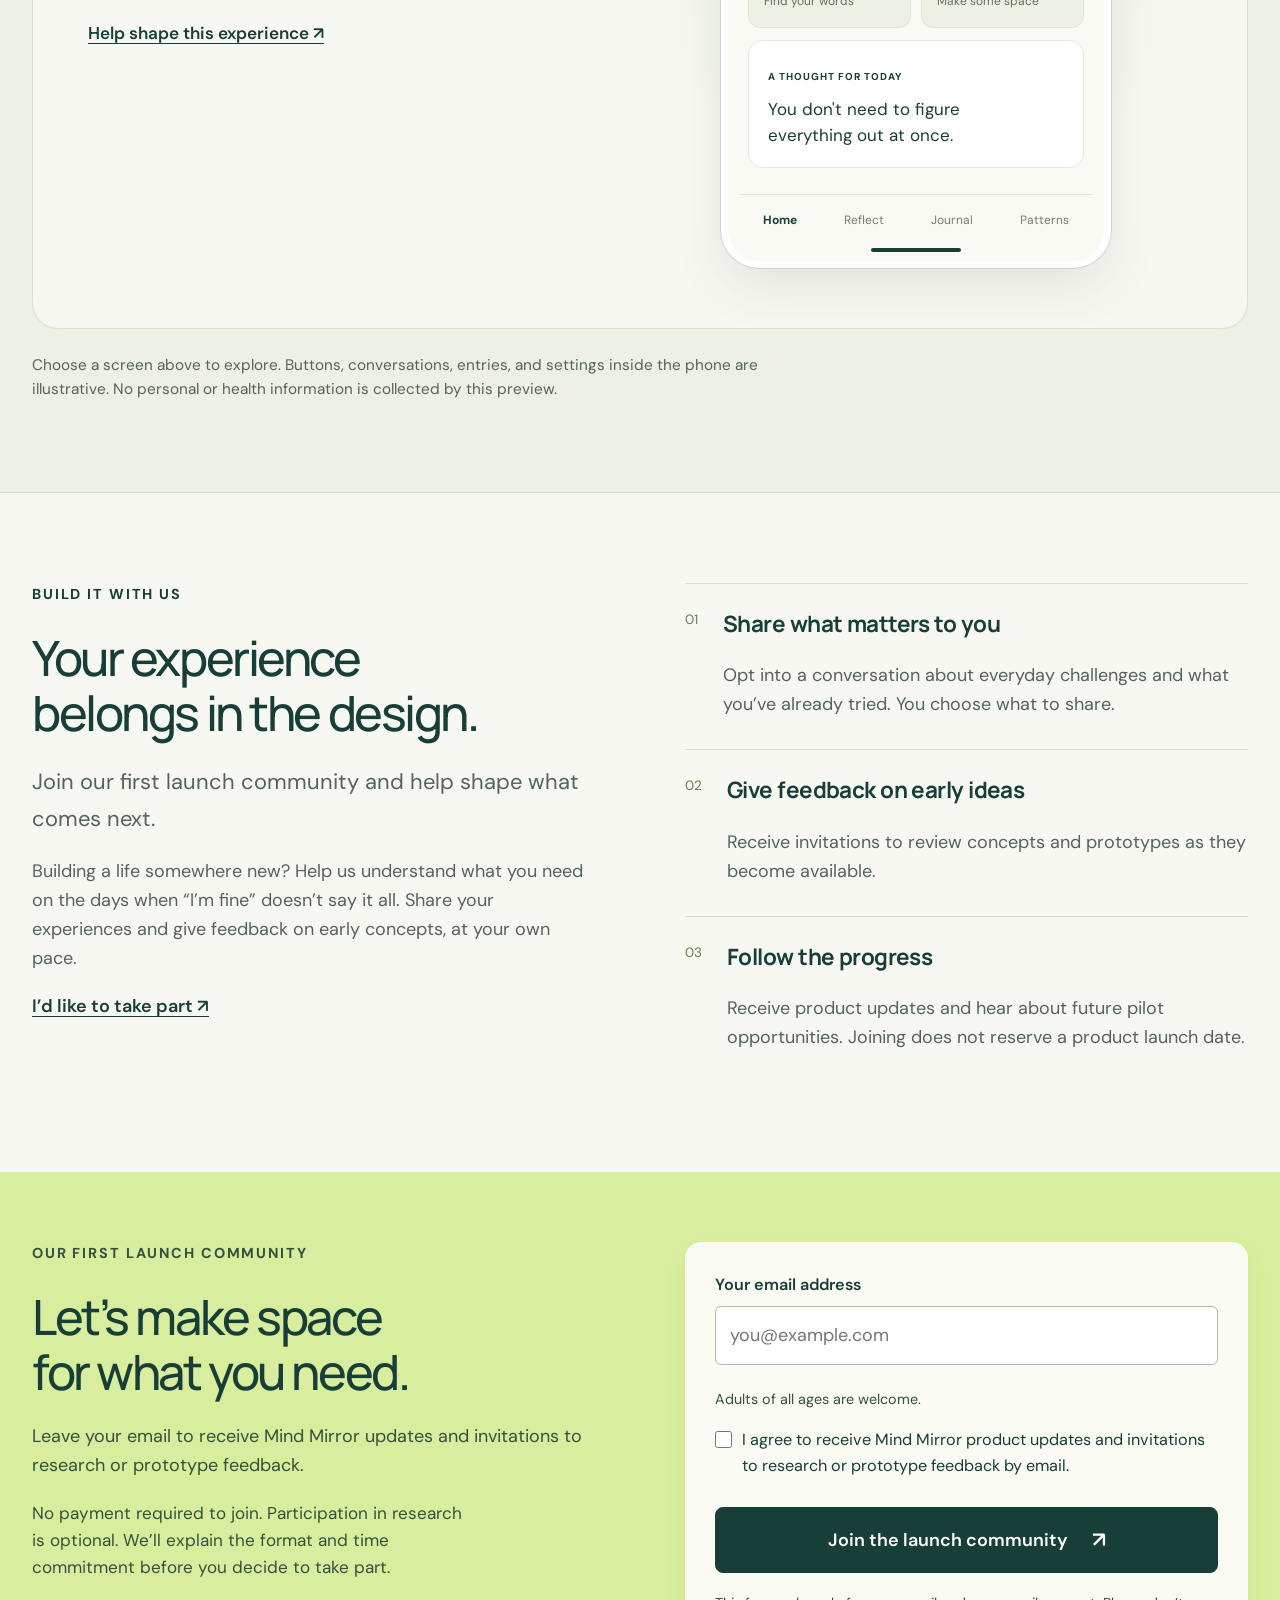
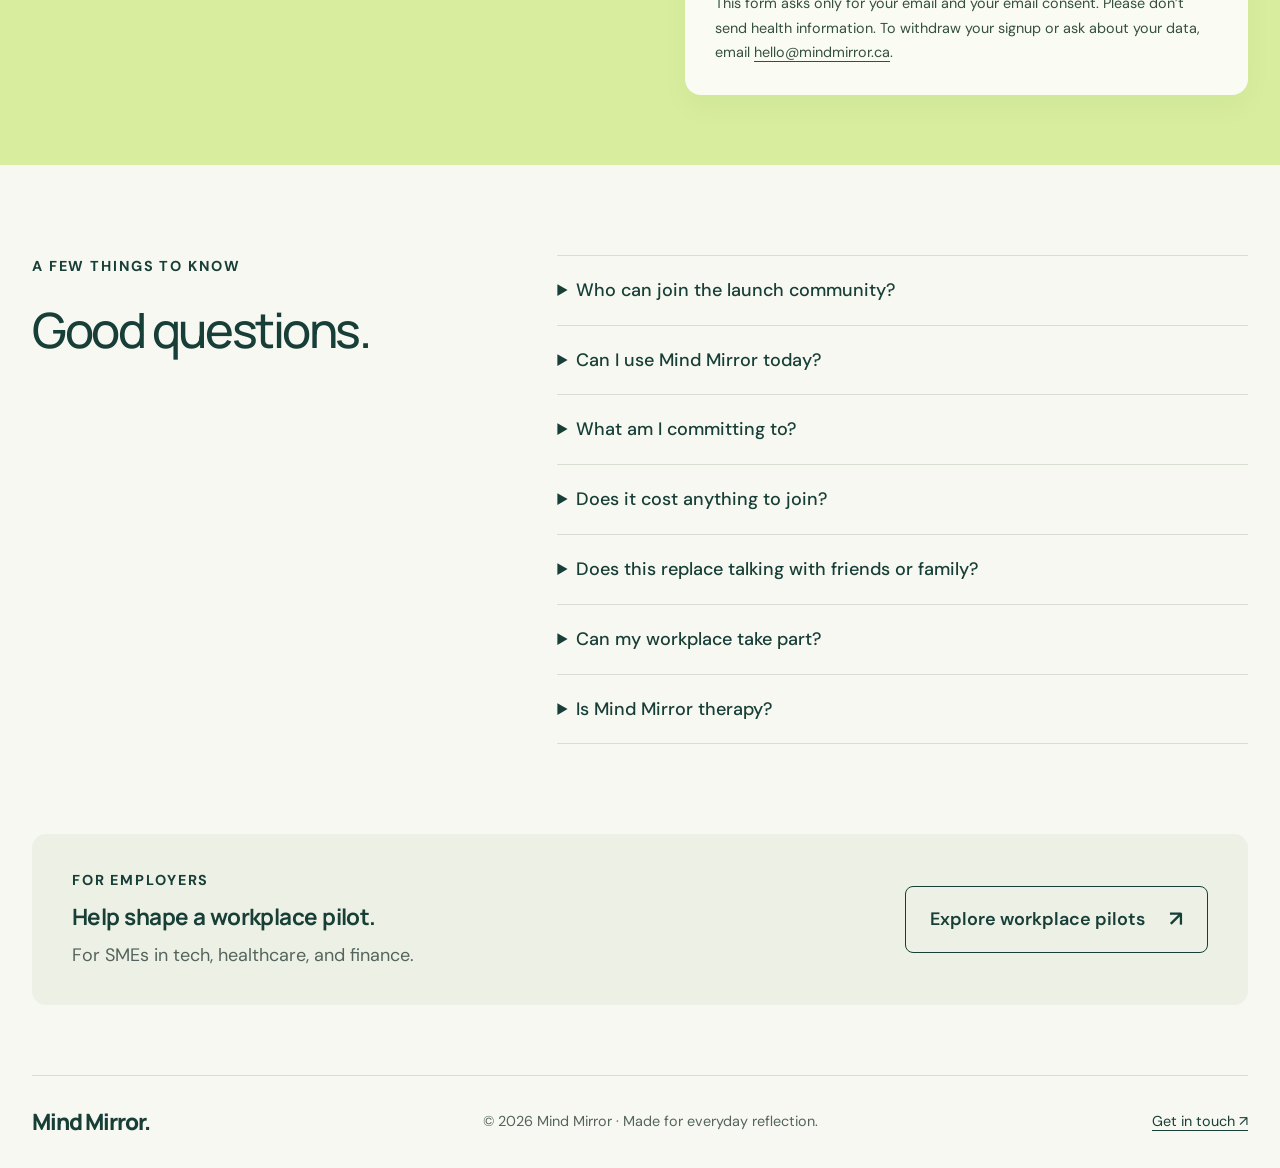
==== commit c89cd805: "Add files via upload" ====
--- a/index.html
+++ b/index.html
@@ -13,7 +13,7 @@
   <a class="skip" href="#main">Skip to content</a>
   <header class="nav wrap">
     <a class="brand" href="index.html"><img src="mind-mirror-logo.jpeg" alt="" width="44" height="44">Mind Mirror<span class="brand-dot">.</span></a>
-    <nav aria-label="Main navigation"><a href="#app-preview">App preview</a><a href="#everyday">Why Mind Mirror</a><a class="button small" href="#join">Join the community <span aria-hidden="true">↗</span></a></nav>
+    <nav aria-label="Main navigation"><a href="#app-preview">App preview</a><a href="employers.html">For employers</a><a class="button small" href="#join">Join the community <span aria-hidden="true">↗</span></a></nav>
   </header>
   <main id="main">
     <section class="hero wrap">
@@ -61,8 +61,10 @@
       <details><summary>What am I committing to?</summary><p>You’re signing up for emails. Any research or prototype session is optional, and you’ll receive details before deciding whether to participate.</p></details>
       <details><summary>Does it cost anything to join?</summary><p>No payment is required to join the launch community. Future product and pilot pricing have not been announced.</p></details>
       <details><summary>Does this replace talking with friends or family?</summary><p>No. We’re exploring a space to reflect before, between, or alongside conversations with people you trust. You decide what you want to discuss with them.</p></details>
+      <details><summary>Can my workplace take part?</summary><p>We’re also speaking with small and medium-sized employers in tech, healthcare, and finance about potential pilots. <a href="employers.html">Explore the employer page</a>.</p></details>
       <details><summary>Is Mind Mirror therapy?</summary><p>No. We’re exploring an everyday reflection and mental wellness tool. Mind Mirror is not a clinical service and does not provide diagnosis, treatment, or crisis support.</p></details>
     </div></section>
+<aside class="employer-banner wrap"><div><p class="eyebrow">For employers</p><h3>Help shape a workplace pilot.</h3><p>For SMEs in tech, healthcare, and finance.</p></div><a class="button outline" href="employers.html">Explore workplace pilots <span aria-hidden="true">&#8599;</span></a></aside>
   </main>
   <footer class="wrap"><a class="brand" href="index.html">Mind Mirror.</a><p>© 2026 Mind Mirror · Made for everyday reflection.</p><a href="mailto:hello@mindmirror.ca">Get in touch ↗</a></footer>
 <script>
